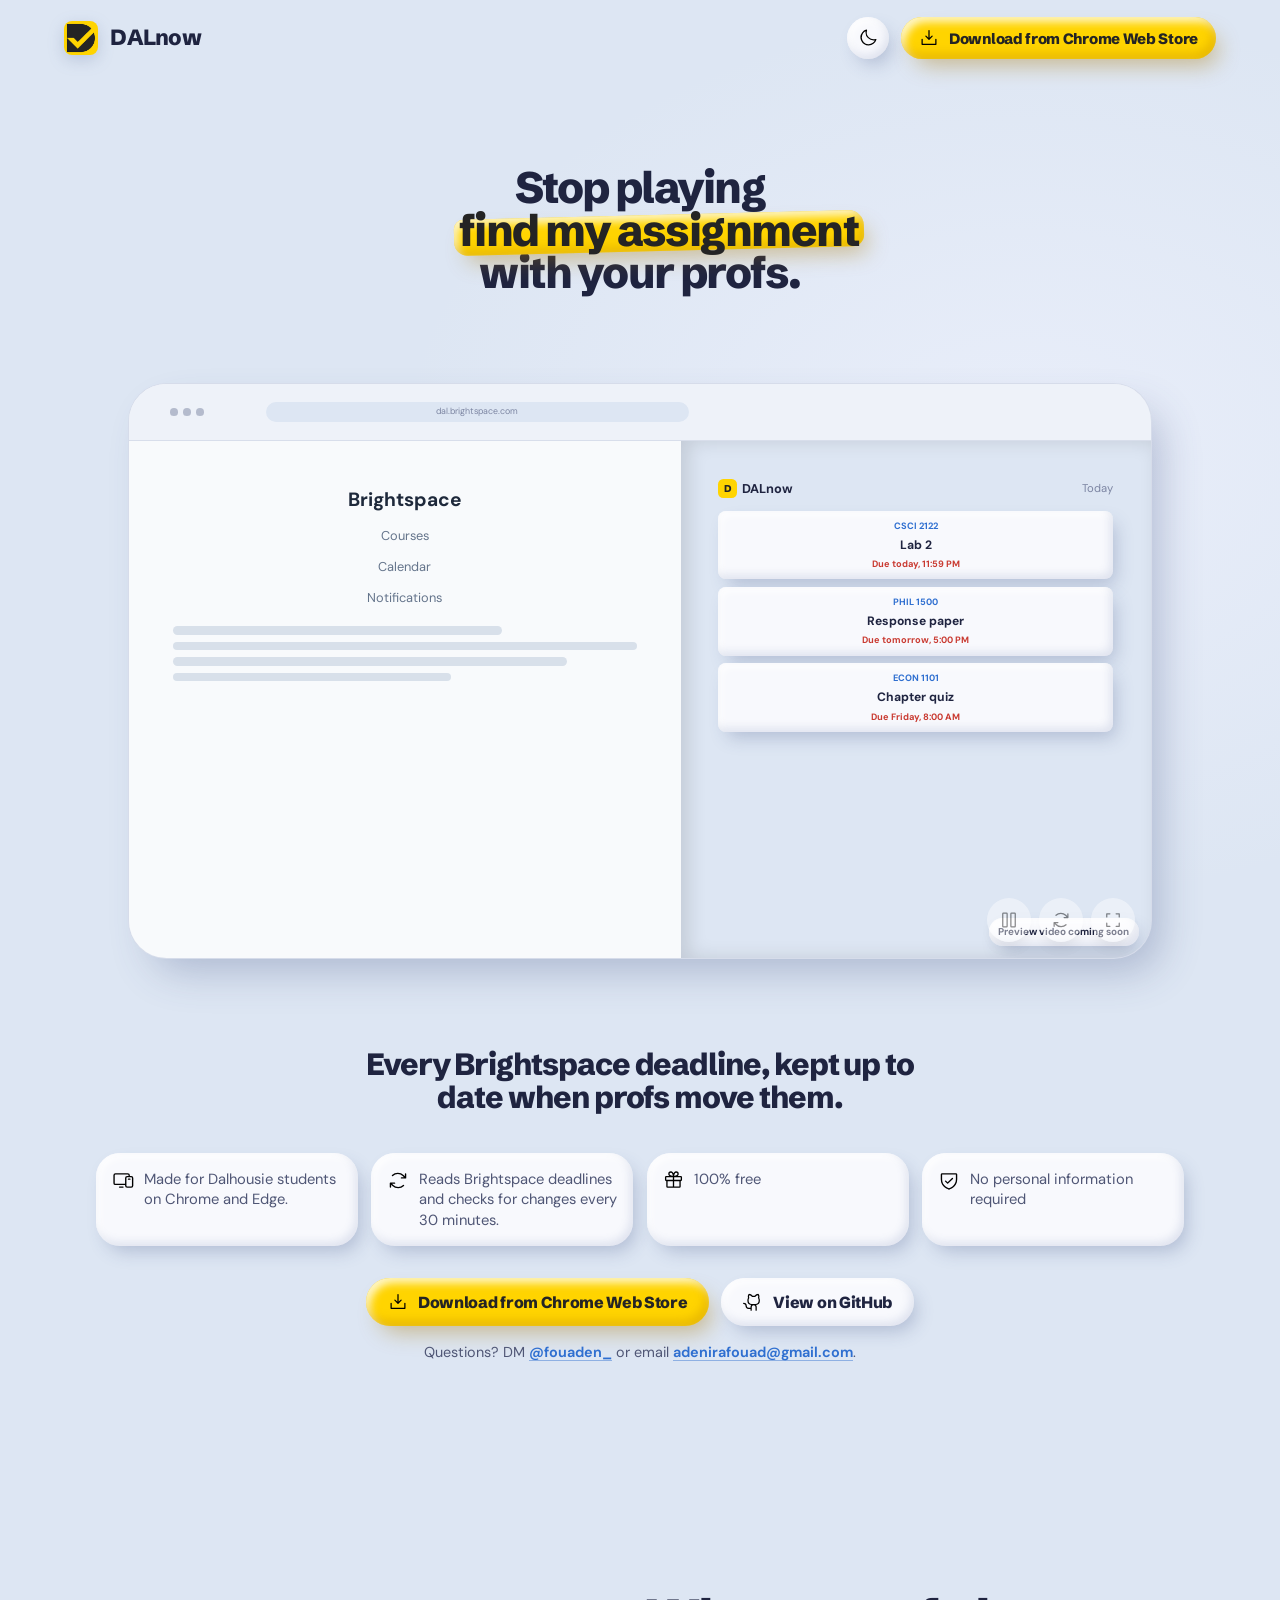
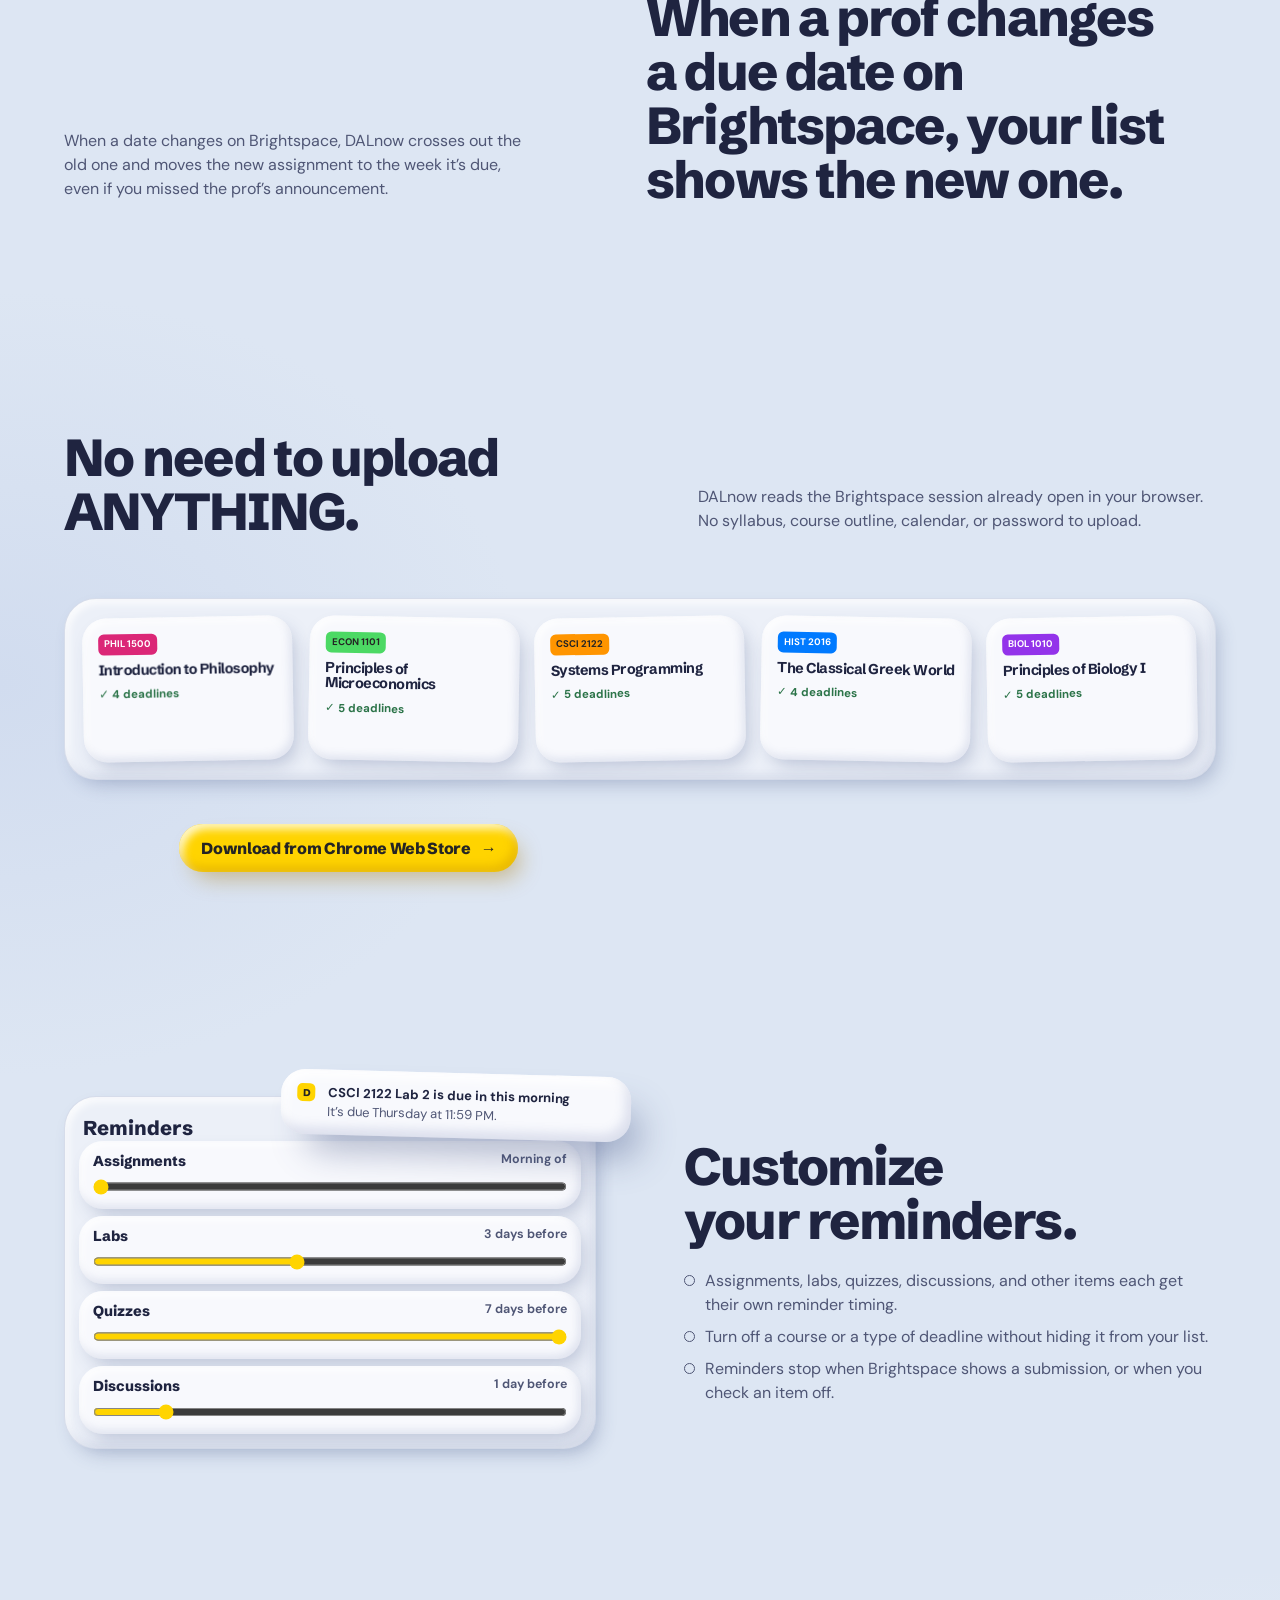
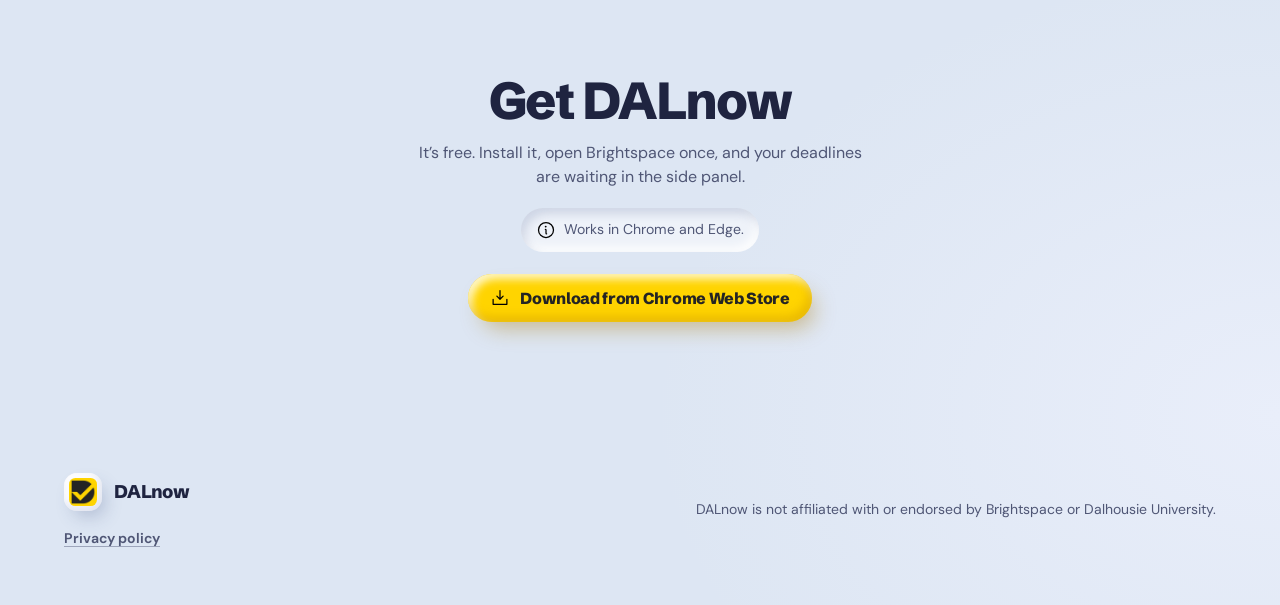
==== site/index.html @ 7ae24c16 "feat: center video-led site hero" ====
<!doctype html>
<html lang="en" data-theme="light">
  <head>
    <meta charset="UTF-8" />
    <meta name="viewport" content="width=device-width, initial-scale=1" />
    <meta
      name="description"
      content="DALnow keeps Dalhousie Brightspace deadlines together, even when professors move them."
    />
    <meta name="theme-color" content="#dde6f3" />
    <title>DALnow — Brightspace deadlines, kept up to date</title>
    <link rel="stylesheet" href="styles/tokens.css" />
    <link rel="stylesheet" href="styles/styles.css" />
    <link rel="stylesheet" href="styles/site.css" />
  </head>
  <body>
    <a class="skip-link" href="#main-content">Skip to content</a>
    <header class="site-header">
      <a class="site-brand" href="index.html" aria-label="DALnow home">
        <img class="site-brand-logo" src="assets/icon128.png" alt="" width="128" height="128" />
        <span>DALnow</span>
      </a>
      <div class="header-controls">
        <button
          class="theme-toggle"
          type="button"
          aria-pressed="false"
          aria-label="Switch to dark mode"
        >
          <img class="ph-icon moon-icon" src="assets/icons/moon.svg" alt="" width="24" height="24" />
          <img class="ph-icon sun-icon" src="assets/icons/sun.svg" alt="" width="24" height="24" />
        </button>
        <a
          class="button button-small store-link"
          href="https://chromewebstore.google.com/"
          data-placeholder-link
          ><img class="button-icon" src="assets/icons/download-simple.svg" alt="" width="20" height="20" /><span class="label-long">Download from Chrome Web Store</span><span class="label-short">Download</span></a>
      </div>
    </header>

    <main id="main-content">
      <section class="hero section-shell">
        <div class="hero-copy">
          <h1 class="hero-title hero-reveal">
            Stop playing <span>find my assignment</span> with your profs.
          </h1>
          <h2 class="hero-subheading hero-reveal">
            Every Brightspace deadline, kept up to date when profs move them.
          </h2>
          <ul class="hero-points hero-reveal" aria-label="DALnow highlights">
            <li class="hero-point-card"><img class="ph-icon" src="assets/icons/devices.svg" alt="" width="28" height="28" />Made for Dalhousie students on Chrome and Edge.</li>
            <li class="hero-point-card"><img class="ph-icon" src="assets/icons/arrows-clockwise.svg" alt="" width="28" height="28" />Reads Brightspace deadlines and checks for changes every 30 minutes.</li>
            <li class="hero-point-card"><img class="ph-icon" src="assets/icons/gift.svg" alt="" width="28" height="28" />100% free</li>
            <li class="hero-point-card"><img class="ph-icon" src="assets/icons/shield-check.svg" alt="" width="28" height="28" />No personal information required</li>
          </ul>
          <div class="hero-actions hero-reveal">
            <a
              class="button store-link"
              href="https://chromewebstore.google.com/"
              data-placeholder-link
              ><img class="button-icon" src="assets/icons/download-simple.svg" alt="" width="20" height="20" />Download from Chrome Web Store</a>
            <a class="button button-secondary" href="#" data-placeholder-link
              ><img class="button-icon" src="assets/icons/github-logo.svg" alt="" width="20" height="20" />View on GitHub</a>
          </div>
          <p class="contact-copy hero-reveal">
            Questions? DM
            <a href="https://www.instagram.com/fouaden_/">@fouaden_</a> or email
            <a href="mailto:adenirafouad@gmail.com"
              >adenirafouad@gmail.com</a
            >.
          </p>
        </div>

        <figure class="product-preview hero-video-frame hero-reveal" data-hero-video-stage>
          <!-- Add site/assets/dalnow-demo.mp4 to activate the autoplaying demo. -->
          <video class="hero-video" data-hero-video autoplay muted loop playsinline preload="metadata">
            <source src="assets/dalnow-demo.mp4" type="video/mp4" />
          </video>
          <div class="hero-video-fallback" aria-hidden="true">
          <div class="preview-topbar">
            <span></span><span></span><span></span><i>dal.brightspace.com</i>
          </div>
          <div class="preview-body">
            <div class="preview-platform">
              <strong>Brightspace</strong>
              <span>Courses</span><span>Calendar</span
              ><span>Notifications</span>
              <div class="platform-lines"><i></i><i></i><i></i><i></i></div>
            </div>
            <div class="preview-panel">
              <div class="preview-panel-heading">
                <span class="mini-mark">D</span><b>DALnow</b><em>Today</em>
              </div>
              <article>
                <small>CSCI 2122</small><b>Lab 2</b
                ><time>Due today, 11:59 PM</time>
              </article>
              <article>
                <small>PHIL 1500</small><b>Response paper</b
                ><time>Due tomorrow, 5:00 PM</time>
              </article>
              <article>
                <small>ECON 1101</small><b>Chapter quiz</b
                ><time>Due Friday, 8:00 AM</time>
              </article>
            </div>
          </div>
          <span class="preview-badge">Preview video coming soon</span>
          </div>
          <div class="video-controls" role="group" aria-label="Demo video controls">
            <button type="button" class="video-control" data-video-toggle aria-label="Pause demo video" title="Pause demo video" disabled>
              <img class="video-pause-icon" src="assets/icons/pause.svg" alt="" width="20" height="20" />
              <img class="video-play-icon" src="assets/icons/play.svg" alt="" width="20" height="20" />
            </button>
            <button type="button" class="video-control" data-video-replay aria-label="Replay demo video" title="Replay demo video" disabled><img src="assets/icons/arrows-clockwise.svg" alt="" width="20" height="20" /></button>
            <button type="button" class="video-control" data-video-fullscreen aria-label="View demo video fullscreen" title="View demo video fullscreen" disabled><img src="assets/icons/corners-out.svg" alt="" width="20" height="20" /></button>
          </div>
          <figcaption>DalNow preview video</figcaption>
        </figure>
      </section>

      <section
        class="section-shell story-block changed-dates"
        aria-labelledby="changes-heading"
      >
        <div class="story-intro">
          <p>
            When a date changes on Brightspace, DALnow crosses out the old one
            and moves the new assignment to the week it’s due, even if you
            missed the prof’s announcement.
          </p>
        </div>
        <h2 id="changes-heading">
          When a prof changes a due date on Brightspace, your list shows the new
          one.
        </h2>
      </section>

      <section class="section-shell upload-block">
        <div class="upload-heading">
          <h2>No need to upload ANYTHING.</h2>
        </div>
        <div class="upload-copy">
          <p>
            DALnow reads the Brightspace session already open in your browser.
            No syllabus, course outline, calendar, or password to upload.
          </p>
        </div>
        <div class="course-showcase clay-panel">
          <article class="course-card course-a">
            <small>PHIL 1500</small><b>Introduction to Philosophy</b
            ><span>✓ 4 deadlines</span>
          </article>
          <article class="course-card course-b">
            <small>ECON 1101</small><b>Principles of Microeconomics</b
            ><span>✓ 5 deadlines</span>
          </article>
          <article class="course-card course-c">
            <small>CSCI 2122</small><b>Systems Programming</b
            ><span>✓ 5 deadlines</span>
          </article>
          <article class="course-card course-d">
            <small>HIST 2016</small><b>The Classical Greek World</b
            ><span>✓ 4 deadlines</span>
          </article>
          <article class="course-card course-e">
            <small>BIOL 1010</small><b>Principles of Biology I</b
            ><span>✓ 5 deadlines</span>
          </article>
        </div>
        <div class="section-cta">
          <a
            class="button store-link"
            href="https://chromewebstore.google.com/"
            data-placeholder-link
            >Download from Chrome Web Store <span aria-hidden="true">→</span></a
          >
        </div>
      </section>

      <section class="section-shell reminders-block">
        <div
          class="reminder-demo clay-panel"
          aria-label="Interactive reminder timing example"
        >
          <div class="reminder-demo-title">
            <span>Reminders</span><small>Try the sliders</small>
          </div>
          <div class="notification-preview">
            <span class="mini-mark">D</span>
            <p>
              <b
                >CSCI 2122 Lab 2 is due in
                <output data-reminder-output>2 days</output></b
              ><span>It’s due Thursday at 11:59 PM.</span>
            </p>
          </div>
          <label class="reminder-control"
            >Assignments <span><output>Morning of (bro lock in 😭)</output></span
            ><input
              type="range"
              name="assignments-reminder"
              min="0"
              max="7"
              value="0"
              data-reminder-range
              aria-label="Assignments reminder timing"
          /></label>
          <label class="reminder-control"
            >Labs <span><output>3 days before</output></span
            ><input
              type="range"
              name="labs-reminder"
              min="0"
              max="7"
              value="3"
              data-reminder-range
              aria-label="Labs reminder timing"
          /></label>
          <label class="reminder-control"
            >Quizzes <span><output>7 days before</output></span
            ><input
              type="range"
              name="quizzes-reminder"
              min="0"
              max="7"
              value="7"
              data-reminder-range
              aria-label="Quizzes reminder timing"
          /></label>
          <label class="reminder-control"
            >Discussions <span><output>1 day before</output></span
            ><input
              type="range"
              name="discussions-reminder"
              min="0"
              max="7"
              value="1"
              data-reminder-range
              aria-label="Discussions reminder timing"
          /></label>
        </div>
        <div class="reminder-copy">
          <h2>Customize<br />your reminders.</h2>
          <ul class="feature-list">
            <li>
              Assignments, labs, quizzes, discussions, and other items each get
              their own reminder timing.
            </li>
            <li>
              Turn off a course or a type of deadline without hiding it from
              your list.
            </li>
            <li>
              Reminders stop when Brightspace shows a submission, or when you
              check an item off.
            </li>
          </ul>
        </div>
      </section>

      <section class="get-section section-shell">
        <h2>Get DALnow</h2>
        <p>
          It’s free. Install it, open Brightspace once, and your deadlines are
          waiting in the side panel.
        </p>
        <div class="compatibility-note">
          <img class="ph-icon" src="assets/icons/info.svg" alt="" width="24" height="24" />Works in Chrome and Edge.
        </div>
        <a
          class="button store-link"
          href="https://chromewebstore.google.com/"
          data-placeholder-link
          ><img class="button-icon" src="assets/icons/download-simple.svg" alt="" width="20" height="20" />Download from Chrome Web Store</a>
      </section>
    </main>

    <footer class="site-footer">
      <div>
        <a class="site-brand" href="index.html"
          ><span class="site-brand-mark"
            ><img
              src="assets/icon128.png"
              alt=""
              width="128"
              height="128" /></span
          ><span>DALnow</span></a
        ><a class="footer-link" href="privacy.html">Privacy policy</a>
      </div>
      <p>
        DALnow is not affiliated with or endorsed by Brightspace or Dalhousie
        University.
      </p>
    </footer>
    <p class="toast" role="status" aria-live="polite" hidden>
      That link will be ready when DALnow is published.
    </p>
    <script src="scripts/site.js"></script>
  </body>
</html>
---- site/styles/tokens.css ----
/* Dalnow's Token Design System */
/* DALnow's local font assets and visual source of truth. */

@font-face {
  font-family: "DM Sans";
  font-style: normal;
  font-weight: 400 700;
  font-display: swap;
  src: url("../assets/DM-Sans-latin-ext.woff2") format("woff2");
  unicode-range:
    U+0100-02BA, U+02BD-02C5, U+02C7-02CC, U+02CE-02D7, U+02DD-02FF, U+0304,
    U+0308, U+0329, U+1E00-1E9F, U+1EF2-1EFF;
}
@font-face {
  font-family: "DM Sans";
  font-style: normal;
  font-weight: 400 700;
  font-display: swap;
  src: url("../assets/DM-Sans-latin.woff2") format("woff2");
  unicode-range:
    U+0000-00FF, U+0131, U+0152-0153, U+02BB-02BC, U+02C6, U+02DA, U+02DC,
    U+0304, U+0308, U+0329, U+2000-206F, U+20AC, U+2122, U+2191, U+2193, U+2212,
    U+2215, U+FEFF, U+FFFD;
}
@font-face {
  font-family: "Schibsted Grotesk";
  font-style: normal;
  font-weight: 400 800;
  font-display: swap;
  src: url("../assets/Schibsted-Grotesk-latin-ext.woff2") format("woff2");
  unicode-range:
    U+0100-02BA, U+02BD-02C5, U+02C7-02CC, U+02CE-02D7, U+02DD-02FF, U+0304,
    U+0308, U+0329, U+1E00-1E9F, U+1EF2-1EFF;
}
@font-face {
  font-family: "Schibsted Grotesk";
  font-style: normal;
  font-weight: 400 800;
  font-display: swap;
  src: url("../assets/Schibsted-Grotesk-latin.woff2") format("woff2");
  unicode-range:
    U+0000-00FF, U+0131, U+0152-0153, U+02BB-02BC, U+02C6, U+02DA, U+02DC,
    U+0304, U+0308, U+0329, U+2000-206F, U+20AC, U+2122, U+2191, U+2193, U+2212,
    U+2215, U+FEFF, U+FFFD;
}

:root {
  color-scheme: light;
  --brand-black: #242424;
  --brand-white: #ffffff;
  --brand-gold: #ffd400;
  --course-1: #007aff;
  --course-2: #4cd964;
  --course-3: #ff9500;
  --course-4: #5956d6;
  --course-5: #db2777;
  --course-6: #b45309;
  --course-7: #0f766e;
  --course-8: #dc2626;
  --course-9: #475569;
  --course-10: #9333ea;
  --course-foreground: #ffffff;
  --ground: #dde6f3;
  --glow-a: #e9eefa;
  --glow-b: #d1dcef;
  --slab: #eef2f9;
  --tile: #f8f9fd;
  --tile-hover: #ffffff;
  --ink: #1f2440;
  --ink-muted: #4f5675;
  --ink-faint: #7c85a2;
  --rule: rgb(80 98 150 / 14%);
  --rule-strong: rgb(80 98 150 / 26%);
  --danger: #ff3b30;
  --danger-wash: #fbe3e0;
  --success: #2c7449;
  --focus: #1f2440;
  --link: #2f6fd0;
  --link-hover: #1d55ae;
  --warning: #c93a31;
  --clay:
    16px 20px 40px -8px rgb(62 78 128 / 30%),
    inset -6px -8px 14px rgb(98 116 168 / 20%),
    inset 6px 8px 14px rgb(255 255 255 / 95%);
  --clay-sm:
    6px 9px 18px -4px rgb(62 78 128 / 28%),
    inset -3px -4px 8px rgb(98 116 168 / 16%),
    inset 3px 4px 8px rgb(255 255 255 / 95%);
  --shadow-logo: 0 6px 14px -8px rgb(62 78 128 / 52%);
  --clay-lift:
    18px 24px 36px -10px rgb(62 78 128 / 42%),
    inset -5px -7px 12px rgb(98 116 168 / 20%), inset 5px 7px 12px #ffffff;
  --clay-gold:
    8px 12px 22px -6px rgb(170 120 0 / 42%),
    inset -4px -6px 10px rgb(196 140 0 / 35%),
    inset 4px 5px 9px rgb(255 250 215 / 95%);
  --clay-gold-pressed:
    2px 3px 8px -4px rgb(170 120 0 / 40%),
    inset 5px 7px 12px rgb(196 140 0 / 35%),
    inset -3px -3px 8px rgb(255 250 215 / 80%);
  --groove:
    inset 4px 6px 10px rgb(80 98 150 / 20%),
    inset -4px -5px 10px rgb(255 255 255 / 85%);
  --font-body: "DM Sans", "Segoe UI", sans-serif;
  --font-display: "Schibsted Grotesk", "Segoe UI", sans-serif;
  --font-size-xs: 0.75rem;
  --font-size-sm: 0.875rem;
  --font-size-base: 1rem;
  --font-size-lg: 1.125rem;
  --font-size-xl: 1.5rem;
  --font-regular: 400;
  --font-medium: 500;
  --font-semibold: 650;
  --font-bold: 800;
  --space-1: 0.25rem;
  --space-2: 0.5rem;
  --space-3: 0.75rem;
  --space-4: 1rem;
  --space-5: 1.25rem;
  --space-6: 1.5rem;
  --space-8: 2rem;
  --radius-sm: 0.75rem;
  --radius-chip: 0.35rem;
  --radius-md: 1.5rem;
  --radius-lg: 2rem;
  --radius-pill: 999px;
  --duration-fast: 140ms;
  --duration-base: 220ms;
  --motion-lift: -0.125rem;
  --ease-out: cubic-bezier(0.16, 1, 0.3, 1);
  --ease-squish: cubic-bezier(0.3, 1.6, 0.5, 1);
}

:root[data-theme="dark"] {
  color-scheme: dark;
  --ground: #1a1e2c;
  --glow-a: #232a3e;
  --glow-b: #161a26;
  --slab: #232839;
  --tile: #2b3146;
  --tile-hover: #313851;
  --ink: #eef0f8;
  --ink-muted: #b3b9cf;
  --ink-faint: #858da7;
  --rule: rgb(255 255 255 / 8%);
  --rule-strong: rgb(255 255 255 / 16%);
  --danger: #ff8a7a;
  --danger-wash: #3a2624;
  --success: #7ed39b;
  --focus: #ffd400;
  --link: #8ab8ff;
  --link-hover: #b3d1ff;
  --warning: #ff8a7a;
  --clay:
    16px 20px 40px -8px rgb(0 0 0 / 55%), inset -6px -8px 14px rgb(0 0 0 / 30%),
    inset 6px 8px 14px rgb(255 255 255 / 6%);
  --clay-sm:
    6px 9px 18px -4px rgb(0 0 0 / 50%), inset -3px -4px 8px rgb(0 0 0 / 28%),
    inset 3px 4px 8px rgb(255 255 255 / 7%);
  --clay-lift:
    18px 24px 36px -10px rgb(0 0 0 / 70%),
    inset -5px -7px 12px rgb(0 0 0 / 30%),
    inset 5px 7px 12px rgb(255 255 255 / 9%);
  --clay-gold:
    8px 12px 22px -6px rgb(0 0 0 / 55%),
    inset -4px -6px 10px rgb(196 140 0 / 40%),
    inset 4px 5px 9px rgb(255 250 215 / 80%);
  --clay-gold-pressed:
    2px 3px 8px -4px rgb(0 0 0 / 50%), inset 5px 7px 12px rgb(196 140 0 / 40%),
    inset -3px -3px 8px rgb(255 250 215 / 60%);
  --groove:
    inset 4px 6px 10px rgb(0 0 0 / 35%),
    inset -3px -4px 8px rgb(255 255 255 / 5%);
}
@media (prefers-color-scheme: dark) {
  :root:not([data-theme="light"]) {
    color-scheme: dark;
    --ground: #1a1e2c;
    --glow-a: #232a3e;
    --glow-b: #161a26;
    --slab: #232839;
    --tile: #2b3146;
    --tile-hover: #313851;
    --ink: #eef0f8;
    --ink-muted: #b3b9cf;
    --ink-faint: #858da7;
    --rule: rgb(255 255 255 / 8%);
    --rule-strong: rgb(255 255 255 / 16%);
    --danger: #ff8a7a;
    --danger-wash: #3a2624;
    --success: #7ed39b;
    --focus: #ffd400;
    --link: #8ab8ff;
    --link-hover: #b3d1ff;
    --warning: #ff8a7a;
    --clay:
      16px 20px 40px -8px rgb(0 0 0 / 55%),
      inset -6px -8px 14px rgb(0 0 0 / 30%),
      inset 6px 8px 14px rgb(255 255 255 / 6%);
    --clay-sm:
      6px 9px 18px -4px rgb(0 0 0 / 50%), inset -3px -4px 8px rgb(0 0 0 / 28%),
      inset 3px 4px 8px rgb(255 255 255 / 7%);
    --clay-lift:
      18px 24px 36px -10px rgb(0 0 0 / 70%),
      inset -5px -7px 12px rgb(0 0 0 / 30%),
      inset 5px 7px 12px rgb(255 255 255 / 9%);
    --clay-gold:
      8px 12px 22px -6px rgb(0 0 0 / 55%),
      inset -4px -6px 10px rgb(196 140 0 / 40%),
      inset 4px 5px 9px rgb(255 250 215 / 80%);
    --clay-gold-pressed:
      2px 3px 8px -4px rgb(0 0 0 / 50%),
      inset 5px 7px 12px rgb(196 140 0 / 40%),
      inset -3px -3px 8px rgb(255 250 215 / 60%);
    --groove:
      inset 4px 6px 10px rgb(0 0 0 / 35%),
      inset -3px -4px 8px rgb(255 255 255 / 5%);
  }
}
---- site/styles/styles.css ----
/* Side-panel components. All visual values come from strictly tokens.css. */

* {
  box-sizing: border-box;
}
html {
  background: var(--ground);
  scrollbar-color: var(--rule-strong) transparent;
  scrollbar-width: thin;
}
body {
  min-height: 100vh;
  margin: 0;
  background-color: var(--ground);
  background-image:
    radial-gradient(520px 420px at 90% 4%, var(--glow-a) 0%, transparent 72%),
    radial-gradient(460px 400px at 0% 42%, var(--glow-b) 0%, transparent 72%);
  background-attachment: fixed;
  color: var(--ink);
  font-family: var(--font-body);
  font-size: var(--font-size-base);
  font-weight: var(--font-regular);
  line-height: 1.45;
}
button,
input {
  color: inherit;
  font: inherit;
}
button {
  -webkit-tap-highlight-color: transparent;
}
[hidden] {
  display: none !important;
}
button:focus-visible,
input:focus-visible,
a:focus-visible {
  outline: 3px solid var(--focus);
  outline-offset: 3px;
}

.app-header {
  display: flex;
  align-items: center;
  gap: var(--space-3);
  min-height: 5.875rem;
  padding: var(--space-5) var(--space-4) var(--space-3);
}
.brand {
  display: flex;
  align-items: center;
  gap: var(--space-3);
  min-width: 0;
}
.brand-logo {
  display: grid;
  place-items: center;
  flex: 0 0 auto;
  width: 3rem;
  height: 3rem;
  border-radius: var(--radius-sm);
  background: var(--brand-gold);
  box-shadow: var(--shadow-logo);
}
.brand-icon {
  display: block;
  width: 2.1rem;
  height: 2.3rem;
  border-radius: var(--radius-chip);
  object-fit: contain;
}
.app-header h1 {
  margin: 0;
  color: var(--ink);
  font-family: var(--font-display);
  font-size: var(--font-size-xl);
  font-weight: var(--font-bold);
  letter-spacing: -0.045em;
}
.header-spacer {
  flex: 1;
}
.header-actions {
  display: flex;
  align-items: center;
  gap: var(--space-2);
  margin-left: auto;
}
.refresh-status {
  color: var(--ink-muted);
  font-size: var(--font-size-xs);
  font-weight: var(--font-medium);
}
.icon-button,
.back-button {
  display: inline-grid;
  place-items: center;
  flex: 0 0 auto;
  width: 2.75rem;
  height: 2.75rem;
  padding: 0;
  border: 0;
  border-radius: 50%;
  background: var(--tile);
  box-shadow: var(--clay-sm);
  color: var(--ink-muted);
  cursor: pointer;
  transition:
    transform var(--duration-fast) var(--ease-squish),
    box-shadow var(--duration-fast) var(--ease-out),
    color var(--duration-fast) var(--ease-out);
}
.icon-button:hover,
.back-button:hover {
  color: var(--ink);
  transform: translateY(var(--motion-lift));
}
.icon-button:active,
.back-button:active {
  box-shadow: var(--groove);
  transform: translateY(var(--space-1)) scale(0.96);
}
.icon-button svg,
.back-button svg {
  width: 1.25rem;
  height: 1.25rem;
}
.settings-icon {
  width: 1.25rem;
  height: 1.25rem;
  background: currentColor;
  mask: url("../icons/lucide-cog.svg") center / contain no-repeat;
  -webkit-mask: url("../icons/lucide-cog.svg") center / contain no-repeat;
}
.is-refreshing .refresh-icon {
  animation: spin 900ms linear infinite;
  transform-origin: center;
}
@keyframes spin {
  to {
    transform: rotate(360deg);
  }
}

.home-view,
.settings-view {
  padding: var(--space-3) var(--space-4) var(--space-8);
}
.status-line {
  min-height: 1.1rem;
  margin: 0 0 var(--space-2);
  color: var(--ink-muted);
  font-size: var(--font-size-xs);
}
.status-line:empty {
  display: none;
}
.summary-box {
  margin: 0 0 var(--space-6);
  padding: var(--space-5);
  border-radius: var(--radius-lg);
  background: var(--slab);
  box-shadow: var(--clay);
  color: var(--ink);
  font-family: var(--font-display);
  font-size: clamp(var(--font-size-lg), 4vw, var(--font-size-xl));
  font-weight: var(--font-bold);
  letter-spacing: -0.04em;
  line-height: 1.14;
}
.summary-box[hidden] {
  display: none;
}

.filters {
  display: flex;
  flex-wrap: wrap;
  gap: var(--space-3);
  margin: 0 0 var(--space-8);
}
.course-chip {
  display: inline-flex;
  align-items: center;
  gap: var(--space-2);
  min-height: 2.5rem;
  padding: 0 var(--space-4);
  border: 0;
  border-radius: var(--radius-pill);
  background: var(--tile);
  box-shadow: var(--clay-sm);
  color: var(--ink);
  cursor: pointer;
  font-family: var(--font-display);
  font-size: var(--font-size-sm);
  font-weight: var(--font-bold);
  letter-spacing: -0.02em;
  transition:
    transform var(--duration-fast) var(--ease-squish),
    box-shadow var(--duration-fast) var(--ease-out);
}
.filters .course-chip:not(.all-chip)::before {
  width: 0.75rem;
  height: 0.75rem;
  border-radius: 50%;
  background: var(--course-color);
  outline: 1px solid
    color-mix(in srgb, var(--course-color) 72%, var(--ink-muted));
  content: "";
}
.filters .course-chip:hover {
  transform: translateY(var(--motion-lift));
}
.filters .course-chip:active {
  box-shadow: var(--groove);
  transform: translateY(var(--space-1)) scale(0.98);
}
.filters .course-chip[aria-pressed="true"] {
  background: var(--brand-gold);
  box-shadow: var(--clay-gold);
}
.course-chip.all-chip {
  background: var(--tile);
}
.course-count {
  color: var(--ink-muted);
  font-variant-numeric: tabular-nums;
}
.filters .course-chip[aria-pressed="true"] .course-count {
  color: var(--ink);
}

.deadline-group {
  margin-top: var(--space-8);
}
.group-title,
.section-title {
  margin: 0 0 var(--space-4);
  color: var(--ink);
  font-family: var(--font-display);
  font-size: var(--font-size-lg);
  font-weight: var(--font-bold);
  letter-spacing: -0.035em;
  line-height: 1.2;
  text-decoration: none;
}
.group-label,
.section-title {
  text-decoration: underline var(--brand-gold);
  text-decoration-thickness: 0.375rem;
  text-underline-offset: var(--space-2);
  text-decoration-skip-ink: none;
}
.group-range {
  margin-left: var(--space-2);
  color: var(--ink-muted);
  font-family: var(--font-body);
  font-size: var(--font-size-sm);
  font-weight: var(--font-medium);
  letter-spacing: 0;
  text-decoration: none;
  text-transform: none;
}
.item {
  display: grid;
  grid-template-columns: 1.75rem minmax(0, 1fr) auto 2rem;
  align-items: center;
  gap: var(--space-4);
  margin-bottom: var(--space-4);
  padding: var(--space-5);
  border-radius: var(--radius-md);
  background: var(--tile);
  box-shadow: var(--clay-sm);
}
.item .check {
  appearance: none;
  display: grid;
  place-items: center;
  width: 1.5rem;
  height: 1.5rem;
  margin: 0;
  border: 0;
  border-radius: var(--radius-sm);
  background: var(--tile);
  box-shadow: var(--groove);
  cursor: pointer;
  transition:
    background-color var(--duration-fast) var(--ease-out),
    box-shadow var(--duration-base) var(--ease-out),
    transform var(--duration-fast) var(--ease-squish);
}
.item .check::after {
  width: 0.875rem;
  height: 0.875rem;
  background: var(--brand-black);
  content: "";
  mask: url("data:image/svg+xml,%3Csvg xmlns='http://www.w3.org/2000/svg' viewBox='0 0 20 20' fill='none' stroke='black' stroke-width='2.6' stroke-linecap='round' stroke-linejoin='round'%3E%3Cpath d='M4.6 10.4l3.4 3.2 7.4-7.4'/%3E%3C/svg%3E")
    center / contain no-repeat;
  transform: scale(0);
  transition: transform var(--duration-base) var(--ease-squish);
}
.item .check:hover {
  box-shadow: var(--clay-sm);
}
.item .check:checked {
  background: var(--brand-gold);
  box-shadow: var(--clay-gold);
}
.item .check:checked::after {
  transform: scale(1);
}
.item .check:active {
  transform: translateY(var(--space-1)) scale(0.94);
}
.item-content {
  min-width: 0;
  container-type: inline-size;
}
.item-topline {
  display: flex;
  align-items: center;
  gap: var(--space-2);
  min-width: 0;
  margin-bottom: var(--space-2);
}
.item-course {
  flex: 1 1 auto;
  min-width: 0;
  max-width: 100%;
  overflow: hidden;
  padding: var(--space-1) var(--space-2);
  border-radius: 0.25rem;
  background: var(--course-color);
  color: var(--course-foreground);
  font-family: var(--font-display);
  font-size: var(--font-size-xs);
  font-weight: var(--font-bold);
  line-height: 1.2;
  text-overflow: ellipsis;
  white-space: nowrap;
}
.item-type {
  display: inline-flex;
  align-items: center;
  flex: 0 0 auto;
  gap: var(--space-1);
  color: var(--ink-muted);
}
.item-type svg {
  width: 1rem;
  height: 1rem;
}
.item-type-label {
  font-size: var(--font-size-sm);
}
@container (max-width: 9rem) {
  .item-type-label {
    display: none;
  }
}
.item-title {
  color: var(--ink);
  font-family: var(--font-display);
  font-size: var(--font-size-lg);
  font-weight: var(--font-bold);
  letter-spacing: -0.025em;
  line-height: 1.2;
  text-decoration: none;
  overflow-wrap: anywhere;
}
.item-title:hover {
  color: var(--link-hover);
  text-decoration: none;
}
.item.checked .item-title {
  color: var(--ink-muted);
  text-decoration: line-through;
}
.item-due {
  max-width: 6rem;
  color: var(--warning);
  font-family: var(--font-display);
  font-size: var(--font-size-sm);
  font-weight: var(--font-bold);
  line-height: 1.25;
  text-align: right;
}
.remove-button {
  display: inline-grid;
  place-items: center;
  width: 2rem;
  height: 2rem;
  padding: 0;
  border: 0;
  border-radius: 50%;
  background: transparent;
  color: var(--ink-faint);
  cursor: pointer;
  transition:
    background-color var(--duration-fast) var(--ease-out),
    color var(--duration-fast) var(--ease-out),
    transform var(--duration-fast) var(--ease-squish);
}
.remove-button svg {
  width: 1rem;
  height: 1rem;
}
.remove-button:hover {
  background: var(--danger-wash);
  color: var(--danger);
}
.remove-button:active {
  transform: scale(0.9);
}
.item.undo {
  grid-template-columns: minmax(0, 1fr) auto;
}
.undo-label {
  color: var(--ink-muted);
  font-size: var(--font-size-sm);
}
.undo-button {
  min-height: 2.5rem;
  padding: 0 var(--space-4);
  border: 0;
  border-radius: var(--radius-pill);
  background: var(--tile);
  box-shadow: var(--clay-sm);
  color: var(--ink);
  cursor: pointer;
  font-family: var(--font-display);
  font-size: var(--font-size-sm);
  font-weight: var(--font-bold);
}
.empty {
  padding: var(--space-8) var(--space-5);
  color: var(--ink-muted);
  text-align: center;
}
.app-footer,
.settings-footer {
  margin-top: var(--space-8);
  color: var(--ink-faint);
  font-size: var(--font-size-xs);
  line-height: 1.55;
  text-align: center;
}
.settings-footer {
  padding-top: var(--space-5);
  border-top: 1px solid var(--rule);
}
.settings-footer p {
  margin: 0 0 var(--space-3);
}

.settings-section {
  margin-bottom: var(--space-8);
}
.settings-section + .settings-section {
  margin-top: var(--space-8);
}
.setting-card {
  margin-bottom: var(--space-4);
  padding: var(--space-5);
  border-radius: var(--radius-md);
  background: var(--tile);
  box-shadow: var(--clay-sm);
}
.reminders-list {
  overflow: hidden;
  border-radius: var(--radius-md);
  background: var(--tile);
  box-shadow: var(--clay-sm);
}
.reminders-list .setting-card {
  margin: 0;
  border-radius: 0;
  background: transparent;
  box-shadow: none;
}
.reminders-list .setting-card + .setting-card {
  border-top: 1px solid var(--rule);
}
.type-setting {
  display: grid;
  grid-template-columns: minmax(0, 1fr) auto;
  gap: var(--space-3) var(--space-4);
}
.type-setting-head {
  display: flex;
  align-items: center;
  gap: var(--space-2);
  min-width: 0;
  font-family: var(--font-display);
}
.type-setting-head svg {
  width: 1.25rem;
  height: 1.25rem;
  color: var(--ink-muted);
}
.type-setting-name {
  font-weight: var(--font-bold);
}
.lead-label {
  grid-column: 1 / -1;
  color: var(--ink-muted);
  font-size: var(--font-size-sm);
  font-weight: var(--font-semibold);
}
.lead-range {
  grid-column: 1 / -1;
  width: 100%;
  height: 1.75rem;
  margin: 0;
  appearance: none;
  background: transparent;
  cursor: pointer;
}
.lead-range::-webkit-slider-runnable-track {
  height: 0.875rem;
  border-radius: var(--radius-pill);
  background: var(--slab);
  box-shadow: var(--groove);
}
.lead-range::-webkit-slider-thumb {
  width: 1.625rem;
  height: 1.625rem;
  margin-top: calc(var(--space-3) * -1);
  appearance: none;
  border: 0;
  border-radius: 50%;
  background: var(--brand-gold);
  box-shadow: var(--clay-gold);
}
.lead-range:disabled {
  cursor: not-allowed;
  opacity: 0.45;
}
.toggle {
  display: inline-flex;
  align-items: center;
  min-height: 2rem;
  cursor: pointer;
}
.toggle.is-disabled {
  cursor: not-allowed;
  opacity: 0.45;
}
.toggle input {
  position: absolute;
  width: 1px;
  height: 1px;
  margin: 0;
  opacity: 0;
}
.toggle-track {
  position: relative;
  display: block;
  width: 3.25rem;
  height: 1.875rem;
  border-radius: var(--radius-pill);
  background: var(--tile);
  box-shadow: var(--groove);
  transition:
    background-color var(--duration-base) var(--ease-out),
    box-shadow var(--duration-base) var(--ease-out);
}
.toggle-track::after {
  position: absolute;
  top: var(--space-1);
  left: var(--space-1);
  width: 1.375rem;
  height: 1.375rem;
  border-radius: 50%;
  background: var(--tile);
  box-shadow: var(--clay-sm);
  content: "";
  transition: transform var(--duration-base) var(--ease-squish);
}
.toggle input:checked + .toggle-track {
  background: var(--brand-gold);
  box-shadow: var(--clay-gold-pressed);
}
.toggle input:checked + .toggle-track::after {
  transform: translateX(1.375rem);
}
.toggle input:focus-visible + .toggle-track {
  outline: 3px solid var(--focus);
  outline-offset: var(--space-1);
}
.course-setting {
  display: grid;
  grid-template-columns: minmax(0, 1fr);
  gap: var(--space-3);
}
.course-setting .course-chip {
  justify-self: start;
  max-width: 100%;
  overflow: hidden;
  background: var(--course-color);
  color: var(--course-foreground);
  cursor: default;
  text-overflow: ellipsis;
  white-space: nowrap;
  border-radius: var(--radius-chip);
  box-shadow: none;
}
.course-setting .course-count {
  color: inherit;
}
.course-name-label,
.course-control > span {
  color: var(--ink-muted);
  font-size: var(--font-size-sm);
  font-weight: var(--font-semibold);
}
.course-name-input {
  width: 100%;
  min-height: 2.75rem;
  padding: 0 var(--space-3);
  border: 0;
  border-radius: var(--radius-sm);
  background: var(--slab);
  box-shadow: var(--groove);
  color: var(--ink);
}
.course-name-input::placeholder {
  color: var(--ink-faint);
}
.course-controls {
  display: grid;
  grid-template-columns: repeat(auto-fit, minmax(min(100%, 8rem), 1fr));
  gap: var(--space-3);
}
.course-control {
  display: flex;
  align-items: center;
  justify-content: space-between;
  gap: var(--space-2);
  min-width: 0;
}
.course-control > span {
  overflow: hidden;
  text-overflow: ellipsis;
  white-space: nowrap;
}

.lead-scale {
  display: flex;
  justify-content: space-between;
  gap: var(--space-1);
  margin-top: calc(var(--space-1) * -1);
  color: var(--ink-faint);
  font-size: var(--font-size-xs);
  font-weight: var(--font-semibold);
  direction: ltr;
}
.lead-scale span:last-child {
  max-width: 3.5rem;
  color: var(--ink-muted);
  text-align: right;
  line-height: 1.1;
}
.notification-section > p {
  color: var(--ink-muted);
  font-size: var(--font-size-sm);
  line-height: 1.5;
}
.inline-link {
  padding: 0;
  border: 0;
  background: transparent;
  color: var(--ink);
  cursor: pointer;
  font: inherit;
  font-weight: var(--font-semibold);
  text-decoration: underline;
  text-decoration-thickness: 0.1em;
  text-underline-offset: 0.15em;
}
.support-tip {
  margin-top: var(--space-4);
  padding: var(--space-4);
  border-radius: var(--radius-md);
  background: var(--tile);
  box-shadow: var(--clay-sm);
  color: var(--ink-muted);
  font-size: var(--font-size-sm);
}
.support-tip h3 {
  margin: 0 0 var(--space-2);
  color: var(--ink);
  font-family: var(--font-display);
  font-size: var(--font-size-base);
}
.support-tip ol {
  margin: 0;
  padding-left: var(--space-5);
}
.support-tip li + li {
  margin-top: var(--space-2);
}
.report-bug-button,
.primary-action,
.secondary-action {
  display: inline-flex;
  align-items: center;
  justify-content: center;
  min-height: 2.5rem;
  padding: 0 var(--space-4);
  border: 0;
  border-radius: var(--radius-pill);
  background: var(--tile);
  box-shadow: var(--clay-sm);
  color: var(--ink);
  cursor: pointer;
  font-family: var(--font-display);
  font-size: var(--font-size-sm);
  font-weight: var(--font-bold);
  text-decoration: none;
  transition:
    transform var(--duration-fast) var(--ease-out),
    box-shadow var(--duration-fast) var(--ease-out);
}
.report-bug-button:hover,
.primary-action:hover,
.secondary-action:hover,
.appearance-option:hover,
.undo-button:hover,
.delete-data-button:hover {
  transform: translateY(var(--motion-lift));
}
.primary-action {
  background: var(--brand-gold);
  box-shadow: var(--clay-gold);
}
.sign-in-card {
  padding: var(--space-6);
  border-radius: var(--radius-lg);
  background: var(--tile);
  box-shadow: var(--clay);
}
.sign-in-card h2 {
  margin: 0 0 var(--space-3);
  font-family: var(--font-display);
  font-size: var(--font-size-lg);
}
.sign-in-card p {
  margin: 0;
  color: var(--ink-muted);
  font-size: var(--font-size-sm);
  line-height: 1.55;
}
.sign-in-actions {
  display: flex;
  flex-wrap: wrap;
  gap: var(--space-3);
  margin-top: var(--space-5);
}
.appearance-control {
  display: flex;
  gap: var(--space-1);
  padding: var(--space-1);
  border-radius: var(--radius-pill);
  background: var(--slab);
  box-shadow: var(--groove);
}
.appearance-option {
  flex: 1;
  min-height: 2.5rem;
  padding: 0 var(--space-2);
  border: 0;
  border-radius: var(--radius-pill);
  background: transparent;
  color: var(--ink-muted);
  cursor: pointer;
  font-family: var(--font-display);
  font-size: var(--font-size-sm);
  font-weight: var(--font-bold);
  transition:
    background-color var(--duration-fast) var(--ease-out),
    box-shadow var(--duration-fast) var(--ease-out),
    color var(--duration-fast) var(--ease-out);
}
.appearance-option[aria-pressed="true"] {
  background: var(--tile);
  box-shadow: var(--clay-sm);
  color: var(--ink);
}
.data-section {
  padding-top: var(--space-6);
  border-top: 1px solid var(--rule);
}
.delete-data-button {
  width: 100%;
  min-height: 3rem;
  margin: var(--space-4) 0 var(--space-3);
  padding: 0 var(--space-5);
  border: 0;
  border-radius: var(--radius-pill);
  background: var(--danger);
  box-shadow: var(--clay-sm);
  color: var(--tile);
  cursor: pointer;
  font-family: var(--font-display);
  font-weight: var(--font-bold);
  transition:
    transform var(--duration-fast) var(--ease-squish),
    box-shadow var(--duration-fast) var(--ease-out);
}
.delete-data-button:active {
  box-shadow: var(--groove);
  transform: translateY(var(--space-1)) scale(0.98);
}
.delete-data-button:disabled {
  cursor: wait;
  opacity: 0.6;
}
.data-copy,
.data-status {
  color: var(--ink-muted);
  font-size: var(--font-size-sm);
  line-height: 1.5;
}
.data-copy {
  margin: 0 0 var(--space-3);
}
.data-status {
  min-height: 1.5rem;
}

@media (max-width: 21.25rem) {
  .app-header {
    padding-inline: var(--space-3);
  }
  .home-view,
  .settings-view {
    padding-inline: var(--space-3);
  }
  .item {
    grid-template-columns: 1.5rem minmax(0, 1fr) 1.75rem;
    gap: var(--space-3);
    padding: var(--space-4);
  }
  .item-due {
    grid-column: 2;
    max-width: none;
    text-align: left;
  }
  .remove-button {
    grid-column: 3;
    grid-row: 1;
  }
  .item-topline {
    flex-wrap: wrap;
  }
  .item-type-label {
    font-size: var(--font-size-xs);
  }
}
@media (prefers-reduced-motion: reduce) {
  *,
  *::before,
  *::after {
    animation-duration: 1ms !important;
    animation-iteration-count: 1 !important;
    scroll-behavior: auto !important;
    transition-duration: 1ms !important;
  }
}
---- site/styles/site.css ----
/* DalNow marketing pages, using the extension token system and site-inspo.css direction. */

:root {
  --site-soft: var(--ink-muted);
  --site-faint: var(--ink-faint);
  --site-panel: color-mix(in srgb, var(--slab) 86%, var(--ground));
  --site-line: var(--rule);
  --site-gutter: 1.5rem;
}

*,
*::before,
*::after { box-sizing: border-box; }

html { -webkit-text-size-adjust: 100%; scroll-behavior: smooth; }
body {
  min-width: 20rem;
  margin: 0;
  overflow-x: hidden;
  background:
    radial-gradient(56rem 40rem at 80% 12%, var(--glow-a) 0%, transparent 70%),
    radial-gradient(47rem 35rem at 0% 60%, var(--glow-b) 0%, transparent 70%),
    radial-gradient(56rem 40rem at 100% 95%, var(--glow-a) 0%, transparent 70%),
    var(--ground);
  color: var(--ink);
  font-family: var(--font-body);
  font-size: 1.0625rem;
  font-synthesis: none;
  font-weight: var(--font-regular);
  line-height: 1.55;
  -webkit-font-smoothing: antialiased;
  -moz-osx-font-smoothing: grayscale;
}

::selection { background: var(--brand-gold); color: var(--brand-black); }
a { color: inherit; text-underline-offset: 0.18em; }
button, input { font: inherit; }
p { margin: 0; }
:focus { outline: none; }
:focus-visible { outline: 3px solid var(--focus); outline-offset: 4px; border-radius: 0.625rem; }
[hidden] { display: none !important; }

.skip-link {
  position: fixed;
  z-index: 30;
  inset-block-start: 0.75rem;
  inset-inline-start: 0.75rem;
  transform: translateY(-180%);
  padding: 0.7rem 0.9rem;
  border-radius: var(--radius-sm);
  background: var(--brand-gold);
  color: var(--brand-black);
  font-weight: var(--font-bold);
  text-decoration: none;
  transition: transform var(--duration-fast) var(--ease-out);
}
.skip-link:focus { transform: translateY(0); }

.site-header,
.section-shell,
.site-footer {
  width: min(100% - (var(--site-gutter) * 2), 75rem);
  margin-inline: auto;
}
.site-header {
  display: flex;
  align-items: center;
  justify-content: space-between;
  gap: 0.75rem;
  padding-block: 1.25rem 0.5rem;
}
.site-brand {
  display: inline-flex;
  min-height: 2.75rem;
  align-items: center;
  gap: 0.75rem;
  color: var(--ink);
  font-family: var(--font-display);
  font-size: 1.375rem;
  font-weight: var(--font-bold);
  letter-spacing: -0.035em;
  line-height: 1;
  text-decoration: none;
}
.site-brand-mark {
  display: grid;
  width: 2.5rem;
  height: 2.5rem;
  place-items: center;
  overflow: hidden;
  border-radius: 0.8125rem;
  background: var(--tile);
  box-shadow: var(--clay-sm);
}
.site-brand-mark img { display: block; width: 1.8rem; height: 1.8rem; border-radius: 0.4rem; }
.header-controls { display: flex; align-items: center; gap: 0.75rem; }
.header-link {
  display: inline-flex;
  min-height: 2.625rem;
  align-items: center;
  color: var(--site-soft);
  font-size: 0.9375rem;
  font-weight: var(--font-semibold);
  text-decoration: none;
}
.header-link:hover { color: var(--ink); }
.theme-toggle {
  display: grid;
  width: 2.625rem;
  height: 2.625rem;
  place-items: center;
  padding: 0;
  border: 0;
  border-radius: 50%;
  background: var(--tile);
  box-shadow: var(--clay-sm);
  color: var(--ink);
  cursor: pointer;
  touch-action: manipulation;
  -webkit-tap-highlight-color: transparent;
  transition: transform 180ms var(--ease-squish), box-shadow 180ms ease;
}
.theme-toggle svg { width: 1rem; height: 1rem; }
.theme-toggle .sun-icon { display: none; }
:root[data-theme="dark"] .theme-toggle .moon-icon { display: none; }
:root[data-theme="dark"] .theme-toggle .sun-icon { display: block; }
.theme-toggle:active { transform: scale(0.94); box-shadow: var(--groove); }

.button {
  display: inline-flex;
  min-height: 3rem;
  align-items: center;
  justify-content: center;
  gap: 0.625rem;
  padding-inline: 1.375rem;
  border: 0;
  border-radius: var(--radius-pill);
  background: var(--brand-gold);
  box-shadow: var(--clay-gold);
  color: var(--brand-black);
  font-family: var(--font-display);
  font-size: 1rem;
  font-weight: var(--font-bold);
  letter-spacing: -0.02em;
  line-height: 1;
  text-align: center;
  text-decoration: none;
  touch-action: manipulation;
  -webkit-tap-highlight-color: transparent;
  transition: transform 180ms var(--ease-out), box-shadow 180ms ease, background-color 180ms ease;
}
.button:hover { transform: translateY(-0.125rem); }
.button:active { transform: translateY(0.06rem) scale(0.98); box-shadow: var(--clay-gold-pressed); }
.button-small { min-height: 2.625rem; padding-inline: 1.125rem; font-size: 0.9375rem; }
.button-secondary { background: var(--tile); box-shadow: var(--clay-sm); color: var(--ink); }
.button-secondary:active { box-shadow: var(--groove); }

.hero {
  display: grid;
  grid-template-columns: minmax(0, 1fr);
  gap: 2.5rem;
  padding-block: 1.5rem 4.5rem;
}
.eyebrow {
  margin-block-end: 0.75rem;
  color: var(--site-faint);
  font-size: 0.75rem;
  font-weight: var(--font-bold);
  letter-spacing: 0.055em;
  text-transform: uppercase;
}
h1, h2 {
  margin: 0;
  color: var(--ink);
  font-family: var(--font-display);
  font-weight: var(--font-bold);
  letter-spacing: -0.035em;
  text-wrap: balance;
}
h1 {
  max-width: 15ch;
  font-size: clamp(2.125rem, 1.5rem + 2.6vw, 3.25rem);
  line-height: 1;
}
h1 span {
  position: relative;
  z-index: 0;
  display: inline-block;
  padding-inline: 0.02em;
  color: var(--brand-black);
  white-space: nowrap;
}
h1 span::before {
  position: absolute;
  z-index: -1;
  inset: 0.14em -0.1em 0;
  border-radius: 0.22em 0.34em 0.26em 0.3em;
  background: var(--brand-gold);
  box-shadow: var(--clay-gold);
  content: "";
  transform: rotate(-1.4deg);
}
.hero-subheading {
  max-width: 36ch;
  margin-block: 0.875rem 0;
  color: var(--site-soft);
  font-size: clamp(1.0625rem, 1rem + 0.25vw, 1.1875rem);
  font-weight: var(--font-semibold);
  line-height: 1.5;
  text-wrap: pretty;
}
.hero-points, .feature-list {
  display: grid;
  gap: 0.5rem;
  padding: 0;
  color: var(--site-soft);
  list-style: none;
}
.hero-points { margin: 1rem 0 0; max-width: 49ch; font-size: 0.95rem; line-height: 1.45; }
.hero-points li, .feature-list li { display: flex; align-items: flex-start; gap: 0.625rem; }
.hero-points svg {
  width: 1.15em;
  height: 1.15em;
  flex: none;
  margin-block-start: 0.16em;
  fill: none;
  stroke: currentColor;
  stroke-linecap: round;
  stroke-linejoin: round;
  stroke-width: 1.9;
}
.hero-actions { display: inline-grid; gap: 0.75rem; margin-block-start: 1.375rem; }
.contact-copy { max-width: 48ch; margin-block-start: 1rem; color: var(--site-soft); font-size: 0.9rem; line-height: 1.45; }
.contact-copy a, .footer-link, .legal a {
  color: var(--link);
  font-weight: var(--font-semibold);
  text-decoration-color: color-mix(in srgb, currentColor 45%, transparent);
  text-decoration-thickness: from-font;
  text-underline-offset: 0.18em;
}

.product-preview {
  position: relative;
  width: 100%;
  max-width: 30rem;
  justify-self: center;
  aspect-ratio: 1.32;
  overflow: hidden;
  border: 1px solid var(--site-line);
  border-radius: var(--radius-lg);
  background: var(--site-panel);
  box-shadow: var(--clay);
}
.preview-topbar { display: flex; align-items: center; gap: 0.34rem; height: 11%; padding-inline: 4%; border-bottom: 1px solid var(--site-line); background: var(--slab); }
.preview-topbar span { width: 0.48rem; height: 0.48rem; border-radius: 50%; background: var(--site-faint); opacity: 0.5; }
.preview-topbar i { display: block; width: 45%; margin-inline-start: 6%; padding: 0.2rem 0.5rem; border-radius: var(--radius-pill); background: var(--ground); color: var(--site-faint); font-size: 0.55rem; font-style: normal; text-align: center; }
.preview-body { display: grid; grid-template-columns: 1.08fr 0.92fr; height: 89%; }
.preview-platform { display: grid; align-content: start; gap: 0.7rem; padding: 8%; background: #f8fafc; color: #64748b; font-size: 0.64rem; }
.preview-platform strong { color: #1e293b; font-size: 0.95rem; }.platform-lines { display: grid; gap: 0.45rem; margin-block-start: 0.45rem; }.platform-lines i { display: block; height: 0.52rem; border-radius: var(--radius-pill); background: #d8e0ea; }.platform-lines i:nth-child(1) { width: 71%; }.platform-lines i:nth-child(3) { width: 85%; }.platform-lines i:nth-child(4) { width: 60%; }
.preview-panel { display: grid; align-content: start; gap: 0.48rem; padding: 8%; background: var(--ground); box-shadow: inset 0.45rem 0 1.2rem rgb(0 0 0 / 12%); }.preview-panel-heading { display: flex; align-items: center; gap: 0.32rem; margin-block-end: 0.3rem; color: var(--ink); font-size: 0.65rem; }.preview-panel-heading em { margin-inline-start: auto; color: var(--site-faint); font-size: 0.88em; font-style: normal; }.mini-mark { display: inline-grid; width: 1.15rem; height: 1.15rem; flex: none; place-items: center; border-radius: 0.33rem; background: var(--brand-gold); color: var(--brand-black); font-family: var(--font-display); font-size: 0.62rem; font-weight: var(--font-bold); }.preview-panel article { display: grid; gap: 0.16rem; padding: 0.5rem; border-radius: 0.5rem; background: var(--tile); box-shadow: var(--clay-sm); color: var(--ink); }.preview-panel article small { color: var(--link); font-size: 0.46rem; font-weight: var(--font-bold); }.preview-panel article b { font-size: 0.6rem; }.preview-panel article time { color: var(--warning); font-size: 0.46rem; font-weight: var(--font-bold); }.preview-badge { position: absolute; inset-inline-end: 0.75rem; inset-block-end: 0.75rem; display: inline-flex; align-items: center; gap: 0.3rem; padding: 0.4rem 0.6rem; border-radius: var(--radius-pill); background: var(--tile); box-shadow: var(--clay-sm); color: var(--ink); font-size: 0.62rem; font-weight: var(--font-bold); }.preview-badge svg { width: 0.7rem; height: 0.7rem; fill: none; stroke: currentColor; stroke-width: 2; }

.story-block, .upload-block, .reminders-block { padding-block: 4rem; }
.story-block { display: grid; gap: 2rem; }.story-intro { max-width: 42ch; color: var(--site-soft); font-size: 1rem; line-height: 1.5; text-wrap: pretty; }.story-block h2, .upload-heading h2, .reminder-copy h2, .get-section h2 { font-size: clamp(2rem, 1.3rem + 2.6vw, 3.25rem); line-height: 1.04; }.story-block h2 { max-width: 19ch; }
.upload-block { display: grid; gap: 1.25rem 3rem; }.upload-heading h2 { max-width: 14ch; }.upload-copy { max-width: 47ch; color: var(--site-soft); font-size: 1rem; line-height: 1.5; text-wrap: pretty; }.course-showcase { display: grid; grid-template-columns: repeat(2, minmax(0, 1fr)); gap: 0.7rem; margin-block-start: 1.4rem; padding: 0.85rem; border: 1px solid var(--site-line); border-radius: var(--radius-lg); background: var(--site-panel); box-shadow: var(--clay-sm); }.course-card { display: grid; align-content: start; gap: 0.5rem; min-height: 7.6rem; padding: 0.85rem; border-radius: var(--radius-md); background: var(--tile); box-shadow: var(--clay-sm); color: var(--ink); }.course-card small { width: max-content; max-width: 100%; overflow: hidden; padding: 0.18rem 0.36rem; border-radius: var(--radius-chip); color: var(--course-foreground); font-size: 0.6rem; font-weight: var(--font-bold); text-overflow: ellipsis; white-space: nowrap; }.course-card b { font-family: var(--font-display); font-size: 0.9rem; letter-spacing: -0.035em; line-height: 1.1; text-wrap: balance; }.course-card span { align-self: end; color: var(--success); font-size: 0.72rem; font-weight: var(--font-bold); }.course-a small { background: var(--course-5); }.course-b small { background: var(--course-2); color: var(--brand-black); }.course-c small { background: var(--course-3); color: var(--brand-black); }.course-d small { background: var(--course-1); }.course-e small { background: var(--course-10); }.section-cta { justify-self: center; margin-block-start: 1.5rem; }

.reminders-block { display: grid; gap: 3rem; }.reminder-demo { position: relative; max-width: 33.75rem; padding: 2.75rem 0.875rem 0.875rem; border: 1px solid var(--site-line); border-radius: var(--radius-lg); background: var(--site-panel); box-shadow: var(--clay-sm); }.reminder-demo-title { position: absolute; inset-block-start: 0.95rem; inset-inline-start: 1.15rem; color: var(--ink); font-family: var(--font-display); font-size: 1.25rem; font-weight: var(--font-bold); }.reminder-demo-title small { display: none; }.notification-preview { position: absolute; z-index: 1; inset-block-start: -1.5rem; inset-inline-start: 0.875rem; display: flex; width: min(21.875rem, 84%); gap: 0.75rem; padding: 0.875rem 1rem; border-radius: var(--radius-md); background: var(--tile); box-shadow: var(--clay-lift); color: var(--ink); rotate: 1.5deg; }.notification-preview p { display: grid; gap: 0.12rem; font-size: 0.8125rem; line-height: 1.35; }.notification-preview p span { color: var(--site-soft); }.reminder-control { display: grid; grid-template-columns: minmax(0, 1fr) auto; gap: 0.2rem 0.75rem; padding: 0.6rem 0.875rem 0.7rem; border-radius: var(--radius-md); background: var(--tile); box-shadow: var(--clay-sm); color: var(--ink); font-family: var(--font-display); font-size: 0.9rem; font-weight: var(--font-bold); }.reminder-control + .reminder-control { margin-block-start: 0.45rem; }.reminder-control span { color: var(--site-soft); font-family: var(--font-body); font-size: 0.78rem; font-weight: var(--font-semibold); }.reminder-control output, [data-reminder-output] { font-variant-numeric: tabular-nums; }.reminder-control input { grid-column: 1 / -1; width: 100%; min-height: 1.35rem; margin: 0; accent-color: var(--brand-gold); cursor: pointer; }.reminder-copy h2 { max-width: 12ch; }.feature-list { max-width: 50ch; margin-block: 1.375rem 0; color: var(--site-soft); font-size: 1rem; line-height: 1.5; text-wrap: pretty; }.feature-list li::before { width: 0.68rem; height: 0.68rem; flex: none; margin-block-start: 0.35rem; border: 1.5px solid var(--site-soft); border-radius: 50%; content: ""; }

.get-section { display: grid; justify-items: center; max-width: 42rem; padding-block: 4rem 5rem; text-align: center; }.get-section h2 { margin-block-end: 0.9rem; }.get-section > p:not(.eyebrow) { max-width: 41ch; margin-block-end: 1.2rem; color: var(--site-soft); font-size: 1rem; line-height: 1.5; text-wrap: pretty; }.compatibility-note { display: inline-flex; align-items: flex-start; gap: 0.55rem; max-width: 31rem; margin-block-end: 1.35rem; padding: 0.75rem 0.9rem; border-radius: var(--radius-md); background: var(--slab); box-shadow: var(--groove); color: var(--site-soft); font-size: 0.88rem; line-height: 1.4; text-align: start; }.compatibility-note svg { width: 1rem; height: 1rem; flex: none; margin-block-start: 0.12rem; fill: none; stroke: currentColor; stroke-width: 1.8; stroke-linecap: round; }

.site-footer { display: grid; gap: 0.9rem; padding-block: 2.25rem 3.5rem; color: var(--site-soft); font-size: 0.875rem; line-height: 1.5; }.site-footer > div { display: grid; gap: 0.875rem; }.site-footer .site-brand { font-size: 1.15rem; }.site-footer .site-brand-mark { width: 2.375rem; height: 2.375rem; }.site-footer .site-brand-mark img { width: 1.7rem; height: 1.7rem; }.site-footer p { max-width: 64ch; }.footer-link { justify-self: start; color: var(--site-soft); }.footer-link:hover { color: var(--ink); }.toast { position: fixed; z-index: 10; inset-inline-end: 1rem; inset-block-end: 1rem; max-width: 23rem; margin: 0; padding: 0.9rem 1rem; border-radius: var(--radius-md); background: var(--tile); box-shadow: var(--clay-lift); color: var(--ink); font-size: 0.9rem; font-weight: var(--font-bold); }

.legal { max-width: 45rem; padding-block: 2.5rem 4.5rem; }.legal h1 { max-width: none; font-size: clamp(2.25rem, 1.6rem + 2.4vw, 3.25rem); line-height: 1.04; }.legal-date { margin-block-start: 0.6rem; color: var(--site-faint); font-size: 0.95rem; }.legal h2 { margin-block-start: 2.5rem; font-size: 1.4rem; line-height: 1.2; }.legal p { max-width: 68ch; margin-block-start: 0.75rem; color: var(--site-soft); font-size: 1rem; line-height: 1.6; overflow-wrap: break-word; }.legal .legal-date { color: var(--site-faint); }.legal .legal-date + p { margin-block-start: 1.75rem; }.legal strong { color: var(--ink); font-weight: var(--font-bold); }.legal-note { margin-block-start: 2.5rem !important; font-size: 0.9rem !important; }

@media (hover: hover) { .theme-toggle:hover { transform: translateY(-0.125rem) rotate(-8deg); }.button-secondary:hover { background: var(--tile-hover); } }
@media (min-width: 40rem) { :root { --site-gutter: 2rem; }.course-showcase { grid-template-columns: repeat(3, minmax(0, 1fr)); } }
@media (min-width: 60rem) {
  :root { --site-gutter: 3rem; }
  .site-header { padding-block: 1rem 0.25rem; }
  .hero { grid-template-columns: minmax(0, 1fr) minmax(0, 1.22fr); align-items: center; column-gap: 3.5rem; padding-block: 0.75rem 4rem; }
  .hero h1 { font-size: clamp(2.125rem, 1.25rem + 1.9vw, 2.75rem); }.hero-subheading { margin-block-start: 0.75rem; }.hero-points { margin-block-start: 0.75rem; }.hero-actions { gap: 0.625rem; margin-block-start: 1.125rem; }.contact-copy { margin-block-start: 0.75rem; }.product-preview { justify-self: end; rotate: 1.2deg; }
  .story-block { grid-template-columns: minmax(0, 1fr) minmax(0, 1.1fr); align-items: end; column-gap: 4rem; padding-block: 7rem; }.story-block h2 { grid-column: 2; grid-row: 1; }.story-intro { grid-column: 1; grid-row: 1; padding-block-end: 0.35rem; }
  .upload-block { grid-template-columns: minmax(0, 1.1fr) minmax(0, 1fr); align-items: end; column-gap: 4rem; padding-block: 7rem; }.upload-copy { padding-block-end: 0.35rem; }.course-showcase { grid-column: 1 / -1; grid-template-columns: repeat(5, minmax(0, 1fr)); gap: 1rem; margin-block-start: 2.5rem; padding: 1.1rem; }.course-card { min-height: 9rem; padding: 1rem; }.course-card:nth-child(odd) { rotate: -1deg; }.course-card:nth-child(even) { rotate: 1deg; }
  .reminders-block { grid-template-columns: minmax(0, 1fr) minmax(0, 1fr); align-items: center; gap: 5.5rem; padding-block: 7rem; }.reminder-demo { order: -1; }.notification-preview { inset-inline-start: auto; inset-inline-end: -2.25rem; width: 21.875rem; }.get-section { padding-block: 7rem; }
  .site-footer { grid-template-columns: auto 1fr; align-items: center; column-gap: 2.5rem; }.site-footer p { justify-self: end; text-align: end; }
}
@media (max-width: 30rem) { :root { --site-gutter: 1.25rem; }.site-brand { gap: 0.6rem; font-size: 1.15rem; }.site-brand-mark { width: 2.25rem; height: 2.25rem; }.site-brand-mark img { width: 1.6rem; height: 1.6rem; }.header-controls { gap: 0.5rem; }.button-small { padding-inline: 0.8rem; font-size: 0.85rem; } h1 span { white-space: normal; }.hero-actions { display: grid; }.hero-actions .button { width: 100%; }.course-showcase { gap: 0.55rem; padding: 0.6rem; }.course-card { min-height: 7rem; padding: 0.7rem; }.notification-preview { inset-inline-end: 0.5rem; inset-inline-start: auto; }.site-footer p { text-align: start; } }
@media (prefers-reduced-motion: reduce) { html { scroll-behavior: auto; } *, *::before, *::after { animation-duration: 1ms !important; animation-delay: 0ms !important; transition-duration: 1ms !important; } }

/* Finishing pass: a centered, video-led hero with local Phosphor icon assets. */
:root { --site-gutter: 2rem; }
.site-brand-logo {
  display: block;
  width: 2.15rem;
  height: 2.15rem;
  border-radius: 0.5rem;
  filter: drop-shadow(0 0.35rem 0.5rem rgb(62 78 128 / 20%));
}
.button-icon,
.ph-icon {
  display: block;
  flex: none;
  width: 1.25rem;
  height: 1.25rem;
}
.theme-toggle .ph-icon { width: 1.25rem; height: 1.25rem; }
:root[data-theme="dark"] .theme-toggle .ph-icon,
:root[data-theme="dark"] .hero-point-card .ph-icon,
:root[data-theme="dark"] .video-control img { filter: invert(1); }

.hero {
  display: grid;
  grid-template-columns: minmax(0, 1fr);
  justify-items: center;
  gap: 0;
  padding-block: clamp(3.5rem, 8vw, 6.5rem) clamp(4.5rem, 10vw, 8rem);
  text-align: center;
}
.hero-copy { display: contents; }
.hero-title {
  order: 1;
  max-width: 13ch;
  font-size: clamp(3.2rem, 5.1vw, 5.75rem);
  line-height: 0.96;
}
.hero-video-frame {
  order: 2;
  width: min(100%, 64rem);
  max-width: none;
  margin-block: clamp(3rem, 7vw, 5.75rem);
  margin-inline: 0;
  aspect-ratio: 16 / 9;
  border-radius: clamp(1.4rem, 3vw, 2.75rem);
  rotate: none;
}
.hero-video {
  position: absolute;
  inset: 0;
  z-index: 2;
  display: none;
  width: 100%;
  height: 100%;
  background: var(--brand-black);
  object-fit: cover;
}
.hero-video-frame[data-video-ready="true"] .hero-video { display: block; }
.hero-video-frame[data-video-ready="true"] .hero-video-fallback { display: none; }
.hero-video-fallback { position: absolute; inset: 0; }
.hero-video-fallback .preview-topbar { height: 10%; }
.hero-video-fallback .preview-body { height: 90%; }
.hero-video-fallback .preview-platform { font-size: clamp(0.55rem, 1vw, 0.9rem); }
.hero-video-fallback .preview-platform strong { font-size: clamp(0.82rem, 1.5vw, 1.35rem); }
.hero-video-fallback .preview-panel-heading { font-size: clamp(0.58rem, 1vw, 0.9rem); }
.hero-video-fallback .preview-panel article small,
.hero-video-fallback .preview-panel article time { font-size: clamp(0.4rem, 0.72vw, 0.7rem); }
.hero-video-fallback .preview-panel article b { font-size: clamp(0.52rem, 0.95vw, 0.88rem); }
.hero-video-fallback .preview-badge { z-index: 1; }
.video-controls {
  position: absolute;
  z-index: 4;
  inset-inline-end: 1rem;
  inset-block-end: 1rem;
  display: flex;
  gap: 0.5rem;
}
.video-control {
  display: grid;
  width: 2.75rem;
  height: 2.75rem;
  place-items: center;
  padding: 0;
  border: 0;
  border-radius: 50%;
  background: rgb(255 255 255 / 92%);
  box-shadow: 0 0.65rem 1.25rem -0.8rem rgb(0 0 0 / 55%);
  color: var(--brand-black);
  cursor: pointer;
  opacity: 0.95;
  touch-action: manipulation;
  transition: transform var(--duration-fast) var(--ease-out), opacity var(--duration-fast) var(--ease-out);
}
.video-control:hover:not(:disabled) { transform: translateY(-0.12rem); opacity: 1; }
.video-control:disabled { cursor: not-allowed; opacity: 0.45; }
.video-play-icon { display: none; }
.hero-video-frame[data-video-paused="true"] .video-pause-icon { display: none; }
.hero-video-frame[data-video-paused="true"] .video-play-icon { display: block; }
.hero-video-frame figcaption {
  position: absolute;
  width: 1px;
  height: 1px;
  overflow: hidden;
  clip: rect(0 0 0 0);
  clip-path: inset(50%);
  white-space: nowrap;
}
.hero-subheading {
  order: 3;
  max-width: 29ch;
  margin: 0;
  color: var(--ink);
  font-family: var(--font-display);
  font-size: clamp(1.5rem, 2.4vw, 2.45rem);
  font-weight: var(--font-bold);
  letter-spacing: -0.035em;
  line-height: 1.08;
}
.hero-points {
  order: 4;
  display: flex;
  width: min(100%, 68rem);
  max-width: none;
  flex-wrap: wrap;
  justify-content: center;
  gap: 0.85rem;
  margin-block: clamp(1.6rem, 3vw, 2.4rem) 0;
}
.hero-point-card {
  display: flex;
  min-width: min(100%, 13rem);
  flex: 1 1 13rem;
  align-items: flex-start;
  gap: 0.75rem;
  padding: 1rem;
  border-radius: var(--radius-md);
  background: var(--tile);
  box-shadow: var(--clay-sm);
  color: var(--site-soft);
  font-size: 0.92rem;
  line-height: 1.38;
  text-align: start;
}
.hero-point-card .ph-icon {
  width: 1.35rem;
  height: 1.35rem;
  margin-block-start: 0.05rem;
  color: var(--ink);
}
.hero-actions {
  order: 5;
  display: flex;
  max-width: none;
  flex-wrap: wrap;
  justify-content: center;
  gap: 0.75rem;
  margin-block-start: 2rem;
}
.contact-copy {
  order: 6;
  max-width: none;
  margin-block-start: 1rem;
  text-align: center;
}
@media (min-width: 40rem) { :root { --site-gutter: 2.75rem; } }
@media (min-width: 60rem) {
  :root { --site-gutter: 4rem; }
  .hero { grid-template-columns: minmax(0, 1fr); padding-block: clamp(4.5rem, 8vw, 7rem) clamp(5rem, 9vw, 8rem); }
  .hero-video-frame { justify-self: center; }
  .hero-point-card { max-width: 17rem; }
}
@media (max-width: 30rem) {
  :root { --site-gutter: 1.5rem; }
  .hero-title { font-size: clamp(2.8rem, 15vw, 3.7rem); }
  .hero-video-frame { margin-block: 2.5rem 3.25rem; border-radius: 1.2rem; }
  .hero-point-card { flex-basis: 100%; }
  .video-controls { inset-inline-end: 0.75rem; inset-block-end: 0.75rem; gap: 0.35rem; }
  .video-control { width: 2.45rem; height: 2.45rem; }
}
.label-short { display: none; }
@media (max-width: 40rem) {
  .site-header .button-small { min-height: 2.5rem; padding-inline: 0.8rem; font-size: 0.82rem; }
  .site-header .label-long { display: none; }
  .site-header .label-short { display: inline; }
}
@media (prefers-reduced-motion: no-preference) {
  .hero-reveal { animation: hero-rise 620ms cubic-bezier(0.22, 1, 0.36, 1) both; }
  .hero-title { animation-delay: 40ms; }
  .hero-video-frame { animation-delay: 130ms; }
  .hero-subheading { animation-delay: 210ms; }
  .hero-points { animation-delay: 290ms; }
  .hero-actions { animation-delay: 370ms; }
  .contact-copy { animation-delay: 450ms; }
  @keyframes hero-rise {
    from { opacity: 0; transform: translateY(0.8rem); }
    to { opacity: 1; transform: translateY(0); }
  }
}
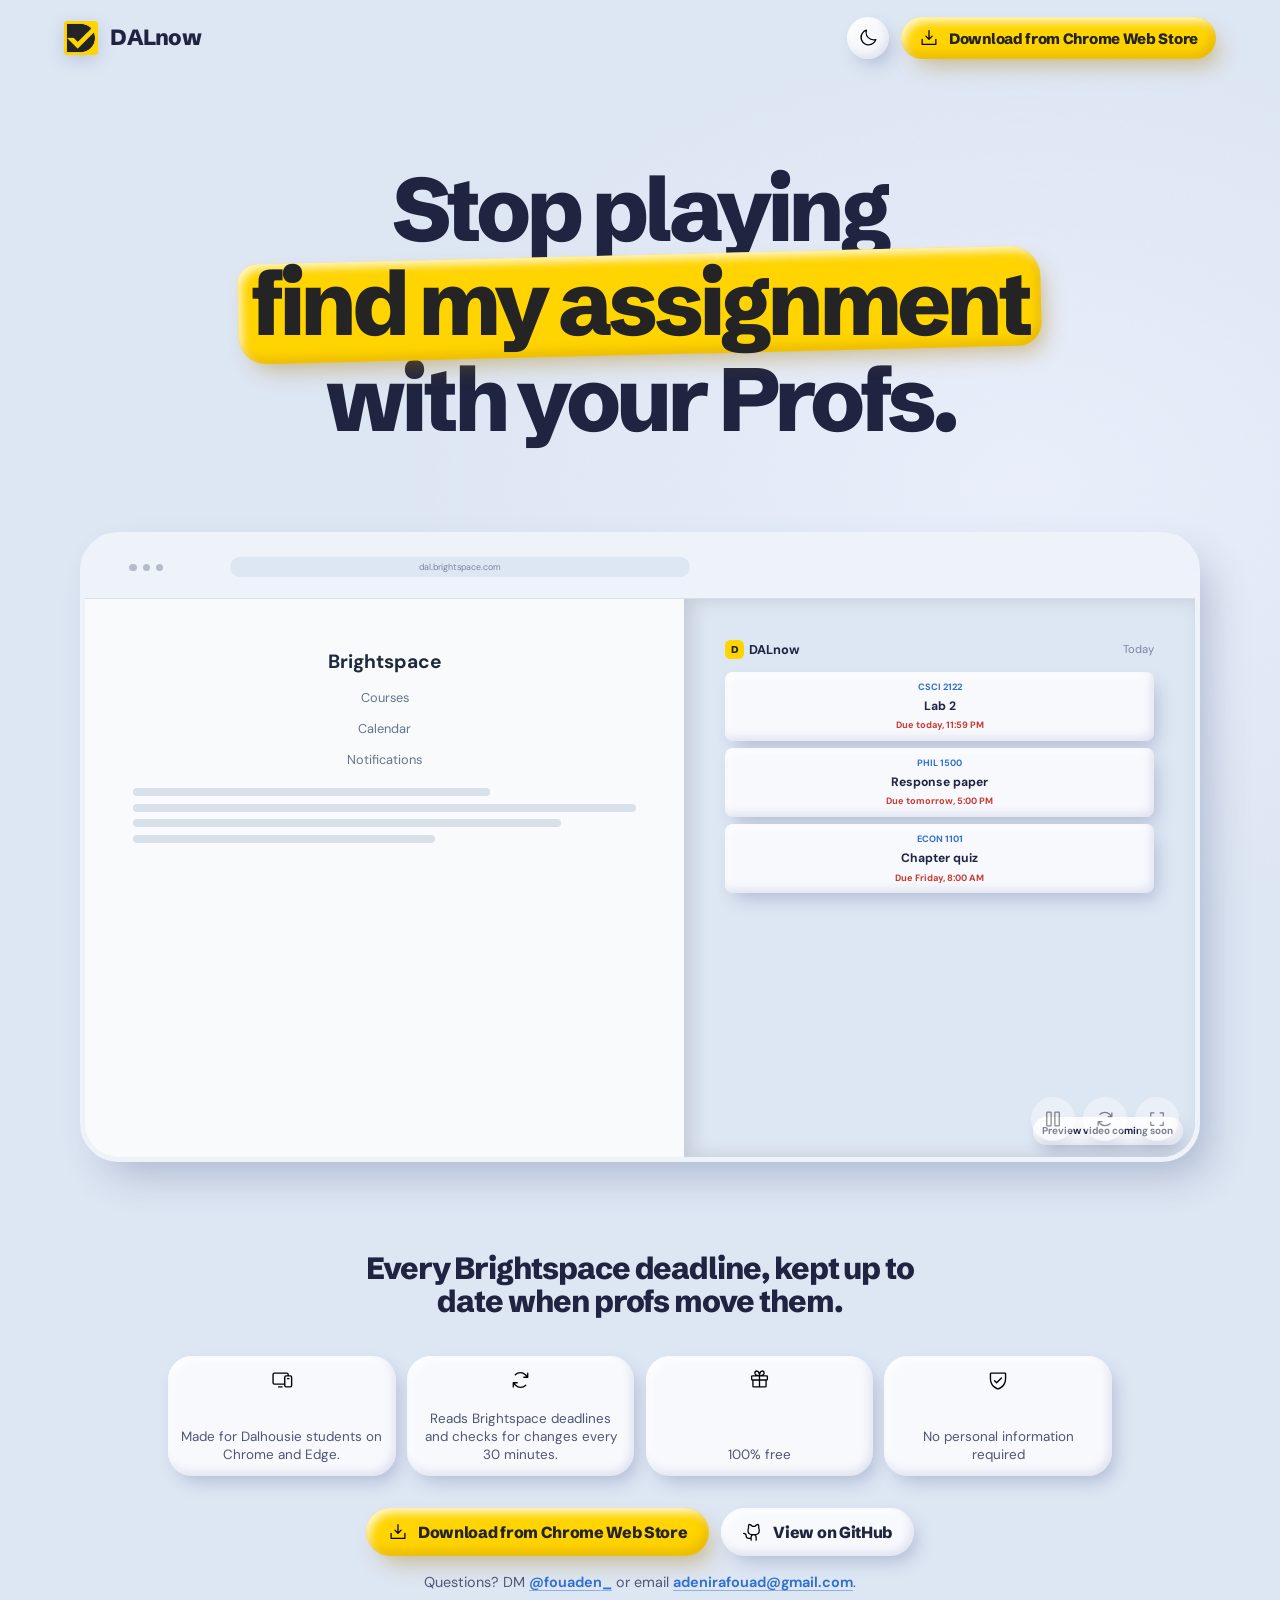
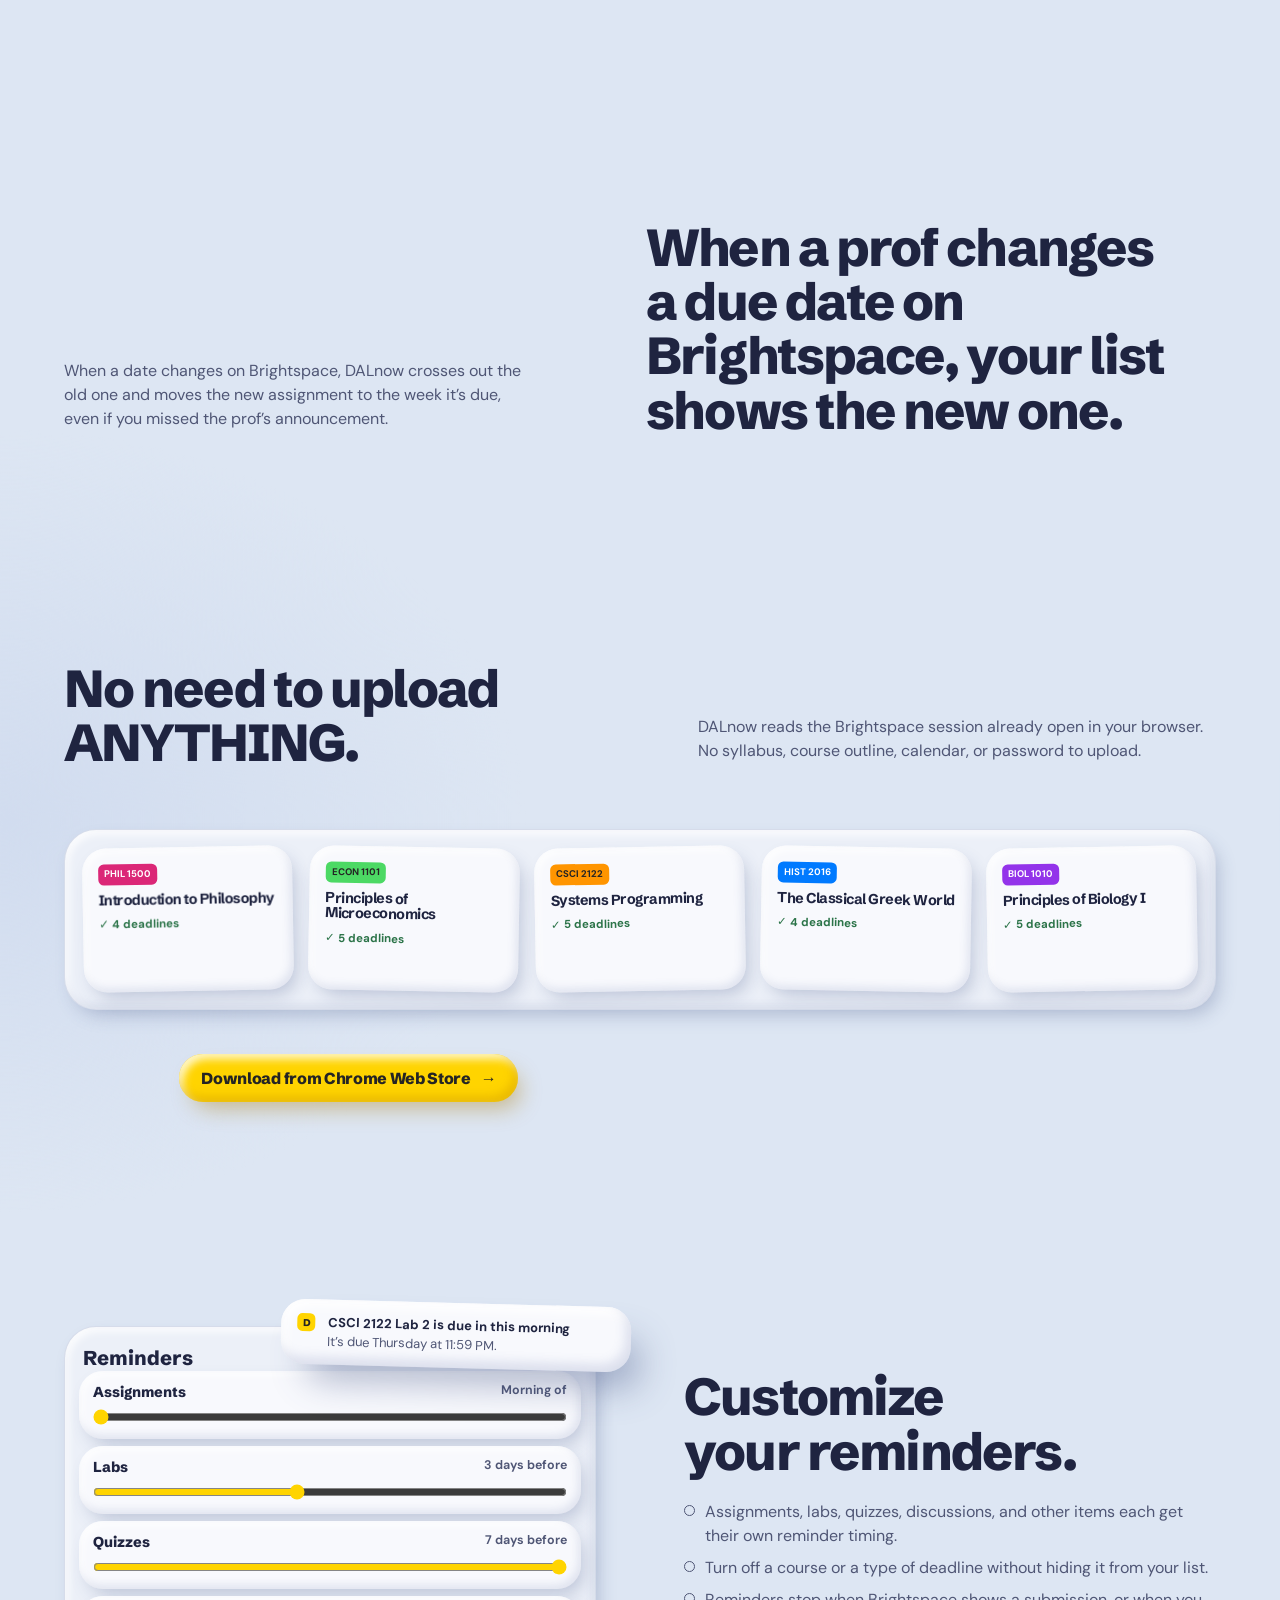
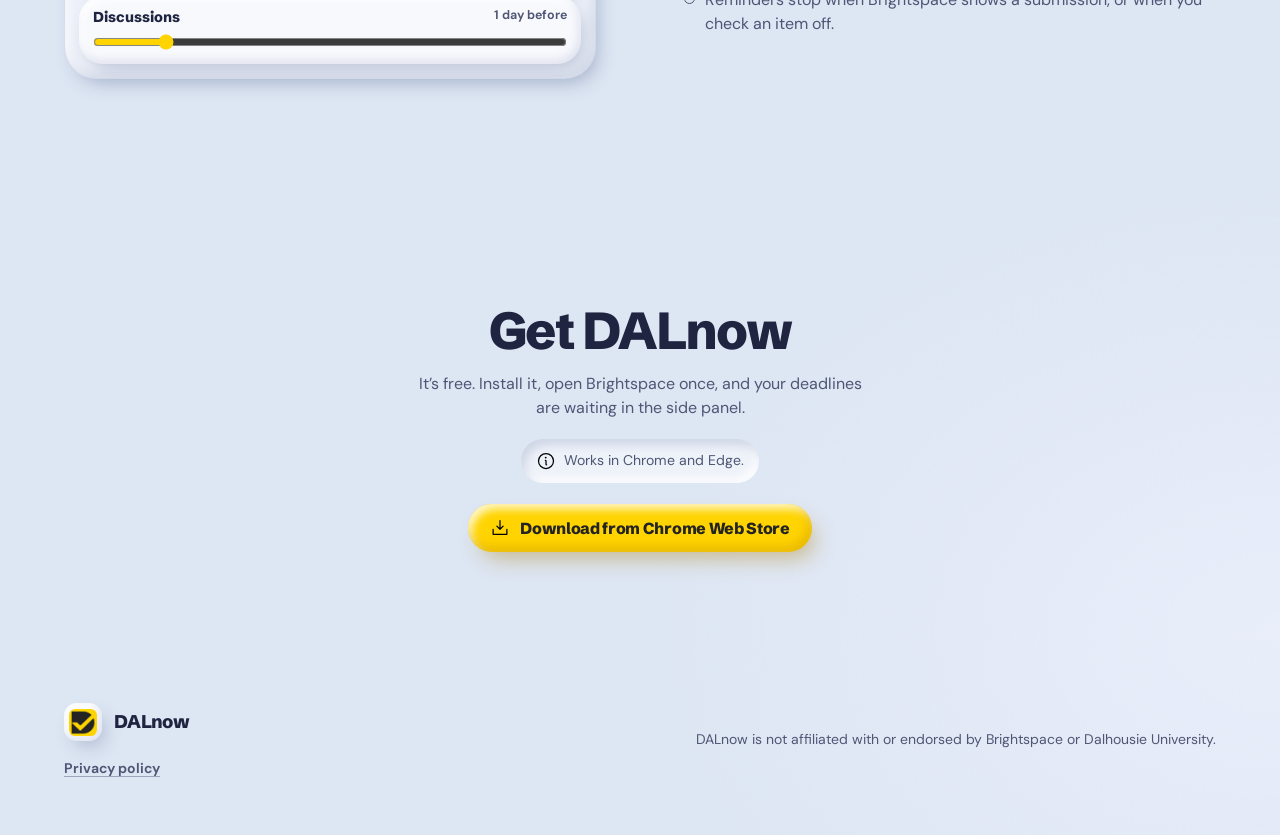
==== commit 8fdc09e3: "Refactor code structure for improved readability and maintainability" ====
--- a/site/index.html
+++ b/site/index.html
@@ -17,7 +17,13 @@
     <a class="skip-link" href="#main-content">Skip to content</a>
     <header class="site-header">
       <a class="site-brand" href="index.html" aria-label="DALnow home">
-        <img class="site-brand-logo" src="assets/icon128.png" alt="" width="128" height="128" />
+        <img
+          class="site-brand-logo"
+          src="assets/icon128.png"
+          alt=""
+          width="128"
+          height="128"
+        />
         <span>DALnow</span>
       </a>
       <div class="header-controls">
@@ -27,14 +33,34 @@
           aria-pressed="false"
           aria-label="Switch to dark mode"
         >
-          <img class="ph-icon moon-icon" src="assets/icons/moon.svg" alt="" width="24" height="24" />
-          <img class="ph-icon sun-icon" src="assets/icons/sun.svg" alt="" width="24" height="24" />
+          <img
+            class="ph-icon moon-icon"
+            src="assets/icons/moon.svg"
+            alt=""
+            width="24"
+            height="24"
+          />
+          <img
+            class="ph-icon sun-icon"
+            src="assets/icons/sun.svg"
+            alt=""
+            width="24"
+            height="24"
+          />
         </button>
         <a
           class="button button-small store-link"
           href="https://chromewebstore.google.com/"
           data-placeholder-link
-          ><img class="button-icon" src="assets/icons/download-simple.svg" alt="" width="20" height="20" /><span class="label-long">Download from Chrome Web Store</span><span class="label-short">Download</span></a>
+          ><img
+            class="button-icon"
+            src="assets/icons/download-simple.svg"
+            alt=""
+            width="20"
+            height="20"
+          /><span class="label-long">Download from Chrome Web Store</span
+          ><span class="label-short">Download</span></a
+        >
       </div>
     </header>
 
@@ -42,78 +68,185 @@
       <section class="hero section-shell">
         <div class="hero-copy">
           <h1 class="hero-title hero-reveal">
-            Stop playing <span>find my assignment</span> with your profs.
+            Stop playing <span>find my assignment</span> with your Profs.
           </h1>
           <h2 class="hero-subheading hero-reveal">
             Every Brightspace deadline, kept up to date when profs move them.
           </h2>
           <ul class="hero-points hero-reveal" aria-label="DALnow highlights">
-            <li class="hero-point-card"><img class="ph-icon" src="assets/icons/devices.svg" alt="" width="28" height="28" />Made for Dalhousie students on Chrome and Edge.</li>
-            <li class="hero-point-card"><img class="ph-icon" src="assets/icons/arrows-clockwise.svg" alt="" width="28" height="28" />Reads Brightspace deadlines and checks for changes every 30 minutes.</li>
-            <li class="hero-point-card"><img class="ph-icon" src="assets/icons/gift.svg" alt="" width="28" height="28" />100% free</li>
-            <li class="hero-point-card"><img class="ph-icon" src="assets/icons/shield-check.svg" alt="" width="28" height="28" />No personal information required</li>
+            <li class="hero-point-card">
+              <img
+                class="ph-icon"
+                src="assets/icons/devices.svg"
+                alt=""
+                width="28"
+                height="28"
+              />Made for Dalhousie students on Chrome and Edge.
+            </li>
+            <li class="hero-point-card">
+              <img
+                class="ph-icon"
+                src="assets/icons/arrows-clockwise.svg"
+                alt=""
+                width="28"
+                height="28"
+              />Reads Brightspace deadlines and checks for changes every 30
+              minutes.
+            </li>
+            <li class="hero-point-card">
+              <img
+                class="ph-icon"
+                src="assets/icons/gift.svg"
+                alt=""
+                width="28"
+                height="28"
+              />100% free
+            </li>
+            <li class="hero-point-card">
+              <img
+                class="ph-icon"
+                src="assets/icons/shield-check.svg"
+                alt=""
+                width="28"
+                height="28"
+              />No personal information required
+            </li>
           </ul>
           <div class="hero-actions hero-reveal">
             <a
               class="button store-link"
               href="https://chromewebstore.google.com/"
               data-placeholder-link
-              ><img class="button-icon" src="assets/icons/download-simple.svg" alt="" width="20" height="20" />Download from Chrome Web Store</a>
+              ><img
+                class="button-icon"
+                src="assets/icons/download-simple.svg"
+                alt=""
+                width="20"
+                height="20"
+              />Download from Chrome Web Store</a
+            >
             <a class="button button-secondary" href="#" data-placeholder-link
-              ><img class="button-icon" src="assets/icons/github-logo.svg" alt="" width="20" height="20" />View on GitHub</a>
+              ><img
+                class="button-icon"
+                src="assets/icons/github-logo.svg"
+                alt=""
+                width="20"
+                height="20"
+              />View on GitHub</a
+            >
           </div>
           <p class="contact-copy hero-reveal">
             Questions? DM
             <a href="https://www.instagram.com/fouaden_/">@fouaden_</a> or email
-            <a href="mailto:adenirafouad@gmail.com"
-              >adenirafouad@gmail.com</a
-            >.
+            <a href="mailto:adenirafouad@gmail.com">adenirafouad@gmail.com</a>.
           </p>
         </div>
 
-        <figure class="product-preview hero-video-frame hero-reveal" data-hero-video-stage>
+        <figure
+          class="product-preview hero-video-frame hero-reveal"
+          data-hero-video-stage
+        >
           <!-- Add site/assets/dalnow-demo.mp4 to activate the autoplaying demo. -->
-          <video class="hero-video" data-hero-video autoplay muted loop playsinline preload="metadata">
+          <video
+            class="hero-video"
+            data-hero-video
+            autoplay
+            muted
+            loop
+            playsinline
+            preload="metadata"
+          >
             <source src="assets/dalnow-demo.mp4" type="video/mp4" />
           </video>
           <div class="hero-video-fallback" aria-hidden="true">
-          <div class="preview-topbar">
-            <span></span><span></span><span></span><i>dal.brightspace.com</i>
+            <div class="preview-topbar">
+              <span></span><span></span><span></span><i>dal.brightspace.com</i>
+            </div>
+            <div class="preview-body">
+              <div class="preview-platform">
+                <strong>Brightspace</strong>
+                <span>Courses</span><span>Calendar</span
+                ><span>Notifications</span>
+                <div class="platform-lines"><i></i><i></i><i></i><i></i></div>
+              </div>
+              <div class="preview-panel">
+                <div class="preview-panel-heading">
+                  <span class="mini-mark">D</span><b>DALnow</b><em>Today</em>
+                </div>
+                <article>
+                  <small>CSCI 2122</small><b>Lab 2</b
+                  ><time>Due today, 11:59 PM</time>
+                </article>
+                <article>
+                  <small>PHIL 1500</small><b>Response paper</b
+                  ><time>Due tomorrow, 5:00 PM</time>
+                </article>
+                <article>
+                  <small>ECON 1101</small><b>Chapter quiz</b
+                  ><time>Due Friday, 8:00 AM</time>
+                </article>
+              </div>
+            </div>
+            <span class="preview-badge">Preview video coming soon</span>
           </div>
-          <div class="preview-body">
-            <div class="preview-platform">
-              <strong>Brightspace</strong>
-              <span>Courses</span><span>Calendar</span
-              ><span>Notifications</span>
-              <div class="platform-lines"><i></i><i></i><i></i><i></i></div>
-            </div>
-            <div class="preview-panel">
-              <div class="preview-panel-heading">
-                <span class="mini-mark">D</span><b>DALnow</b><em>Today</em>
-              </div>
-              <article>
-                <small>CSCI 2122</small><b>Lab 2</b
-                ><time>Due today, 11:59 PM</time>
-              </article>
-              <article>
-                <small>PHIL 1500</small><b>Response paper</b
-                ><time>Due tomorrow, 5:00 PM</time>
-              </article>
-              <article>
-                <small>ECON 1101</small><b>Chapter quiz</b
-                ><time>Due Friday, 8:00 AM</time>
-              </article>
-            </div>
-          </div>
-          <span class="preview-badge">Preview video coming soon</span>
-          </div>
-          <div class="video-controls" role="group" aria-label="Demo video controls">
-            <button type="button" class="video-control" data-video-toggle aria-label="Pause demo video" title="Pause demo video" disabled>
-              <img class="video-pause-icon" src="assets/icons/pause.svg" alt="" width="20" height="20" />
-              <img class="video-play-icon" src="assets/icons/play.svg" alt="" width="20" height="20" />
+          <div
+            class="video-controls"
+            role="group"
+            aria-label="Demo video controls"
+          >
+            <button
+              type="button"
+              class="video-control"
+              data-video-toggle
+              aria-label="Pause demo video"
+              title="Pause demo video"
+              disabled
+            >
+              <img
+                class="video-pause-icon"
+                src="assets/icons/pause.svg"
+                alt=""
+                width="20"
+                height="20"
+              />
+              <img
+                class="video-play-icon"
+                src="assets/icons/play.svg"
+                alt=""
+                width="20"
+                height="20"
+              />
             </button>
-            <button type="button" class="video-control" data-video-replay aria-label="Replay demo video" title="Replay demo video" disabled><img src="assets/icons/arrows-clockwise.svg" alt="" width="20" height="20" /></button>
-            <button type="button" class="video-control" data-video-fullscreen aria-label="View demo video fullscreen" title="View demo video fullscreen" disabled><img src="assets/icons/corners-out.svg" alt="" width="20" height="20" /></button>
+            <button
+              type="button"
+              class="video-control"
+              data-video-replay
+              aria-label="Replay demo video"
+              title="Replay demo video"
+              disabled
+            >
+              <img
+                src="assets/icons/arrows-clockwise.svg"
+                alt=""
+                width="20"
+                height="20"
+              />
+            </button>
+            <button
+              type="button"
+              class="video-control"
+              data-video-fullscreen
+              aria-label="View demo video fullscreen"
+              title="View demo video fullscreen"
+              disabled
+            >
+              <img
+                src="assets/icons/corners-out.svg"
+                alt=""
+                width="20"
+                height="20"
+              />
+            </button>
           </div>
           <figcaption>DalNow preview video</figcaption>
         </figure>
@@ -196,7 +329,8 @@
             </p>
           </div>
           <label class="reminder-control"
-            >Assignments <span><output>Morning of (bro lock in 😭)</output></span
+            >Assignments
+            <span><output>Morning of (bro lock in 😭)</output></span
             ><input
               type="range"
               name="assignments-reminder"
@@ -266,13 +400,26 @@
           waiting in the side panel.
         </p>
         <div class="compatibility-note">
-          <img class="ph-icon" src="assets/icons/info.svg" alt="" width="24" height="24" />Works in Chrome and Edge.
+          <img
+            class="ph-icon"
+            src="assets/icons/info.svg"
+            alt=""
+            width="24"
+            height="24"
+          />Works in Chrome and Edge.
         </div>
         <a
           class="button store-link"
           href="https://chromewebstore.google.com/"
           data-placeholder-link
-          ><img class="button-icon" src="assets/icons/download-simple.svg" alt="" width="20" height="20" />Download from Chrome Web Store</a>
+          ><img
+            class="button-icon"
+            src="assets/icons/download-simple.svg"
+            alt=""
+            width="20"
+            height="20"
+          />Download from Chrome Web Store</a
+        >
       </section>
     </main>
 
--- a/site/styles/site.css
+++ b/site/styles/site.css
@@ -292,7 +292,7 @@
   display: block;
   width: 2.15rem;
   height: 2.15rem;
-  border-radius: 0.5rem;
+  border-radius: 0.2rem;
   filter: drop-shadow(0 0.35rem 0.5rem rgb(62 78 128 / 20%));
 }
 .button-icon,
@@ -316,19 +316,27 @@
   text-align: center;
 }
 .hero-copy { display: contents; }
-.hero-title {
+.hero .hero-title {
   order: 1;
-  max-width: 13ch;
-  font-size: clamp(3.2rem, 5.1vw, 5.75rem);
+  max-width: 15.5ch;
+  font-size: clamp(3.75rem, 7vw, 7.35rem);
+  letter-spacing: -0.055em;
   line-height: 0.96;
-}
+  text-wrap: balance;
+}
+.hero-title span {
+  padding: 0.06em 0.14em 0.1em;
+  line-height: 1;
+}
+.hero-title span::before { inset: 0.025em 0 0.02em; }
 .hero-video-frame {
   order: 2;
-  width: min(100%, 64rem);
+  width: min(100%, 70rem);
   max-width: none;
   margin-block: clamp(3rem, 7vw, 5.75rem);
   margin-inline: 0;
   aspect-ratio: 16 / 9;
+  border: 5px solid var(--slab);
   border-radius: clamp(1.4rem, 3vw, 2.75rem);
   rotate: none;
 }
@@ -405,33 +413,32 @@
 }
 .hero-points {
   order: 4;
+  display: grid;
+  width: min(100%, 59rem);
+  max-width: none;
+  grid-template-columns: repeat(2, minmax(0, 1fr));
+  gap: 0.7rem;
+  margin-block: clamp(1.6rem, 3vw, 2.4rem) 0;
+}
+.hero-points .hero-point-card {
   display: flex;
-  width: min(100%, 68rem);
-  max-width: none;
-  flex-wrap: wrap;
-  justify-content: center;
-  gap: 0.85rem;
-  margin-block: clamp(1.6rem, 3vw, 2.4rem) 0;
-}
-.hero-point-card {
-  display: flex;
-  min-width: min(100%, 13rem);
-  flex: 1 1 13rem;
-  align-items: flex-start;
-  gap: 0.75rem;
-  padding: 1rem;
+  min-height: 7.25rem;
+  align-items: center;
+  justify-content: space-between;
+  gap: 0.5rem;
+  padding: 0.8rem 0.7rem;
   border-radius: var(--radius-md);
   background: var(--tile);
   box-shadow: var(--clay-sm);
   color: var(--site-soft);
-  font-size: 0.92rem;
-  line-height: 1.38;
-  text-align: start;
+  font-size: 0.84rem;
+  line-height: 1.32;
+  text-align: center;
+  flex-direction: column;
 }
 .hero-point-card .ph-icon {
   width: 1.35rem;
   height: 1.35rem;
-  margin-block-start: 0.05rem;
   color: var(--ink);
 }
 .hero-actions {
@@ -450,17 +457,20 @@
   text-align: center;
 }
 @media (min-width: 40rem) { :root { --site-gutter: 2.75rem; } }
+@media (min-width: 48rem) {
+  .hero-points { grid-template-columns: repeat(4, minmax(0, 1fr)); }
+}
 @media (min-width: 60rem) {
   :root { --site-gutter: 4rem; }
   .hero { grid-template-columns: minmax(0, 1fr); padding-block: clamp(4.5rem, 8vw, 7rem) clamp(5rem, 9vw, 8rem); }
   .hero-video-frame { justify-self: center; }
-  .hero-point-card { max-width: 17rem; }
+  .hero-points .hero-point-card { min-height: 7.5rem; }
 }
 @media (max-width: 30rem) {
   :root { --site-gutter: 1.5rem; }
-  .hero-title { font-size: clamp(2.8rem, 15vw, 3.7rem); }
+  .hero .hero-title { font-size: clamp(2.15rem, 13.75vw, 4.25rem); }
   .hero-video-frame { margin-block: 2.5rem 3.25rem; border-radius: 1.2rem; }
-  .hero-point-card { flex-basis: 100%; }
+  .hero-points .hero-point-card { min-height: 7rem; font-size: 0.8rem; }
   .video-controls { inset-inline-end: 0.75rem; inset-block-end: 0.75rem; gap: 0.35rem; }
   .video-control { width: 2.45rem; height: 2.45rem; }
 }
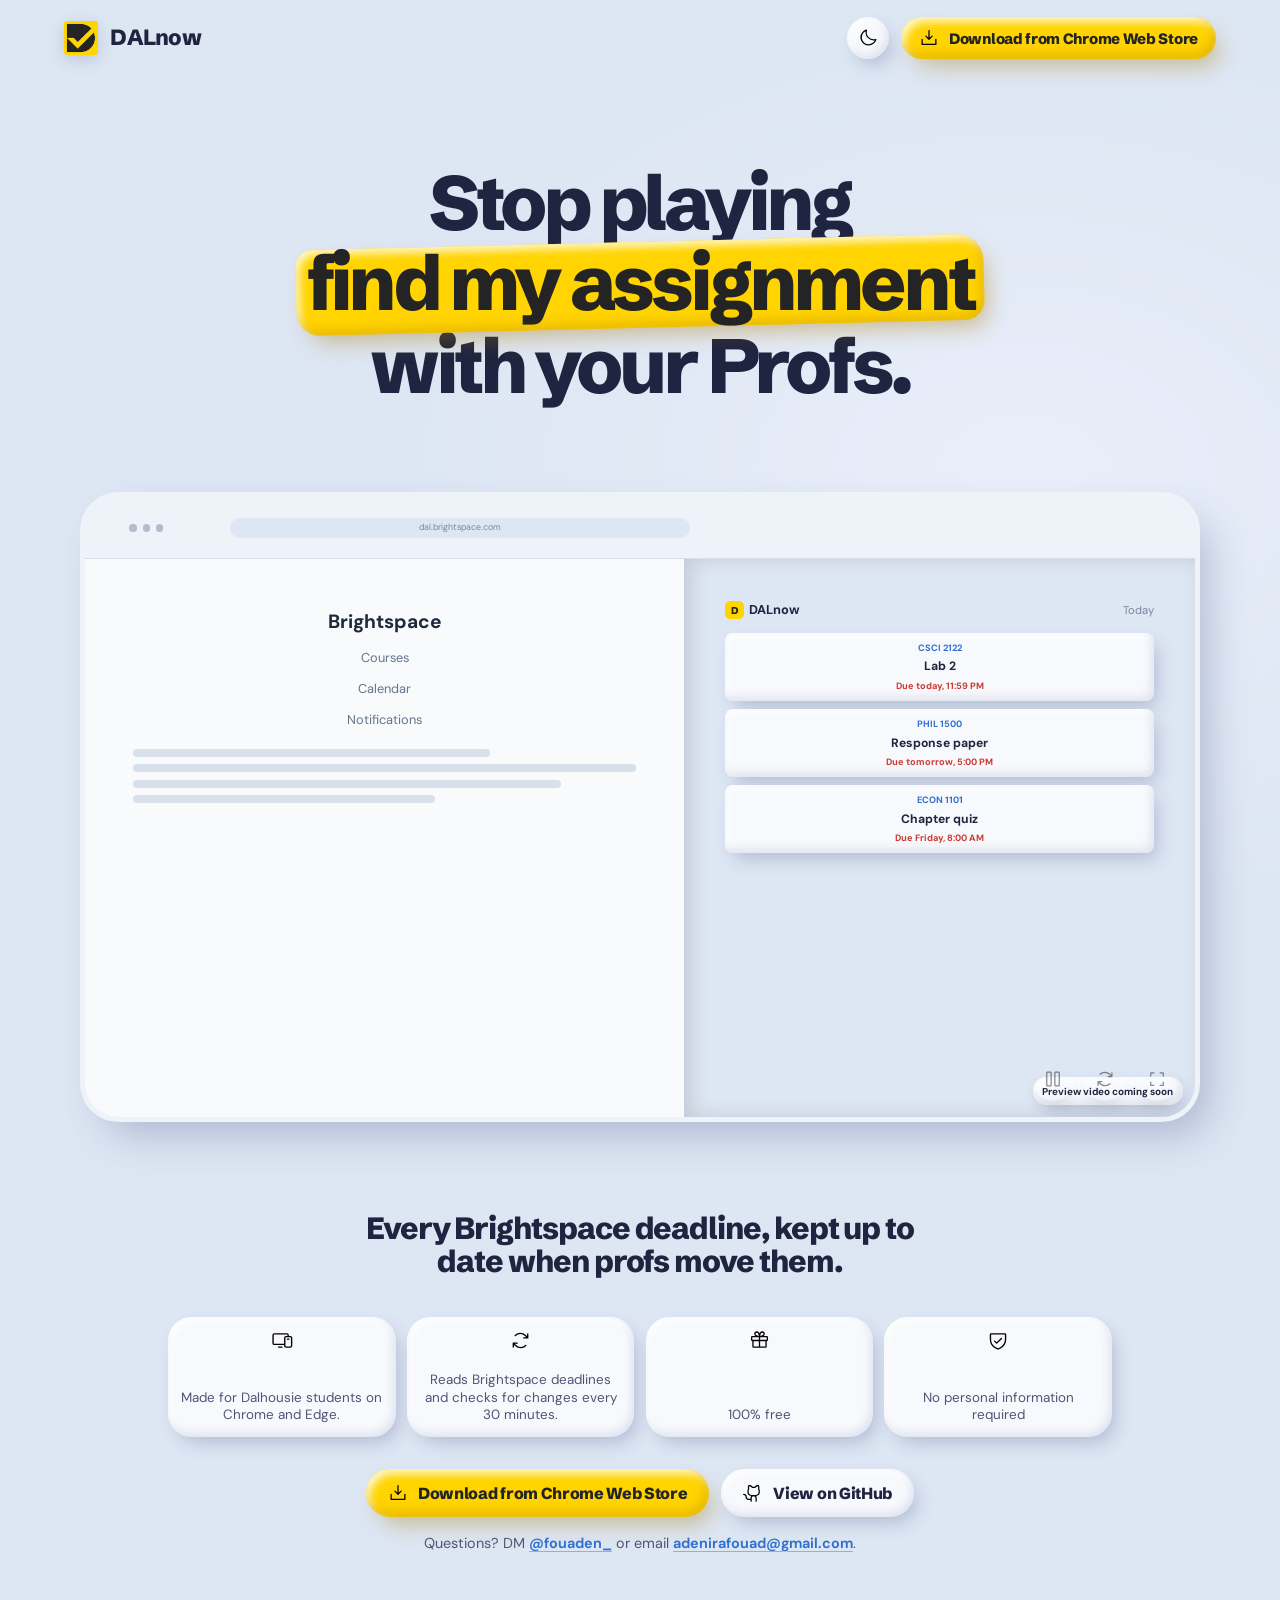
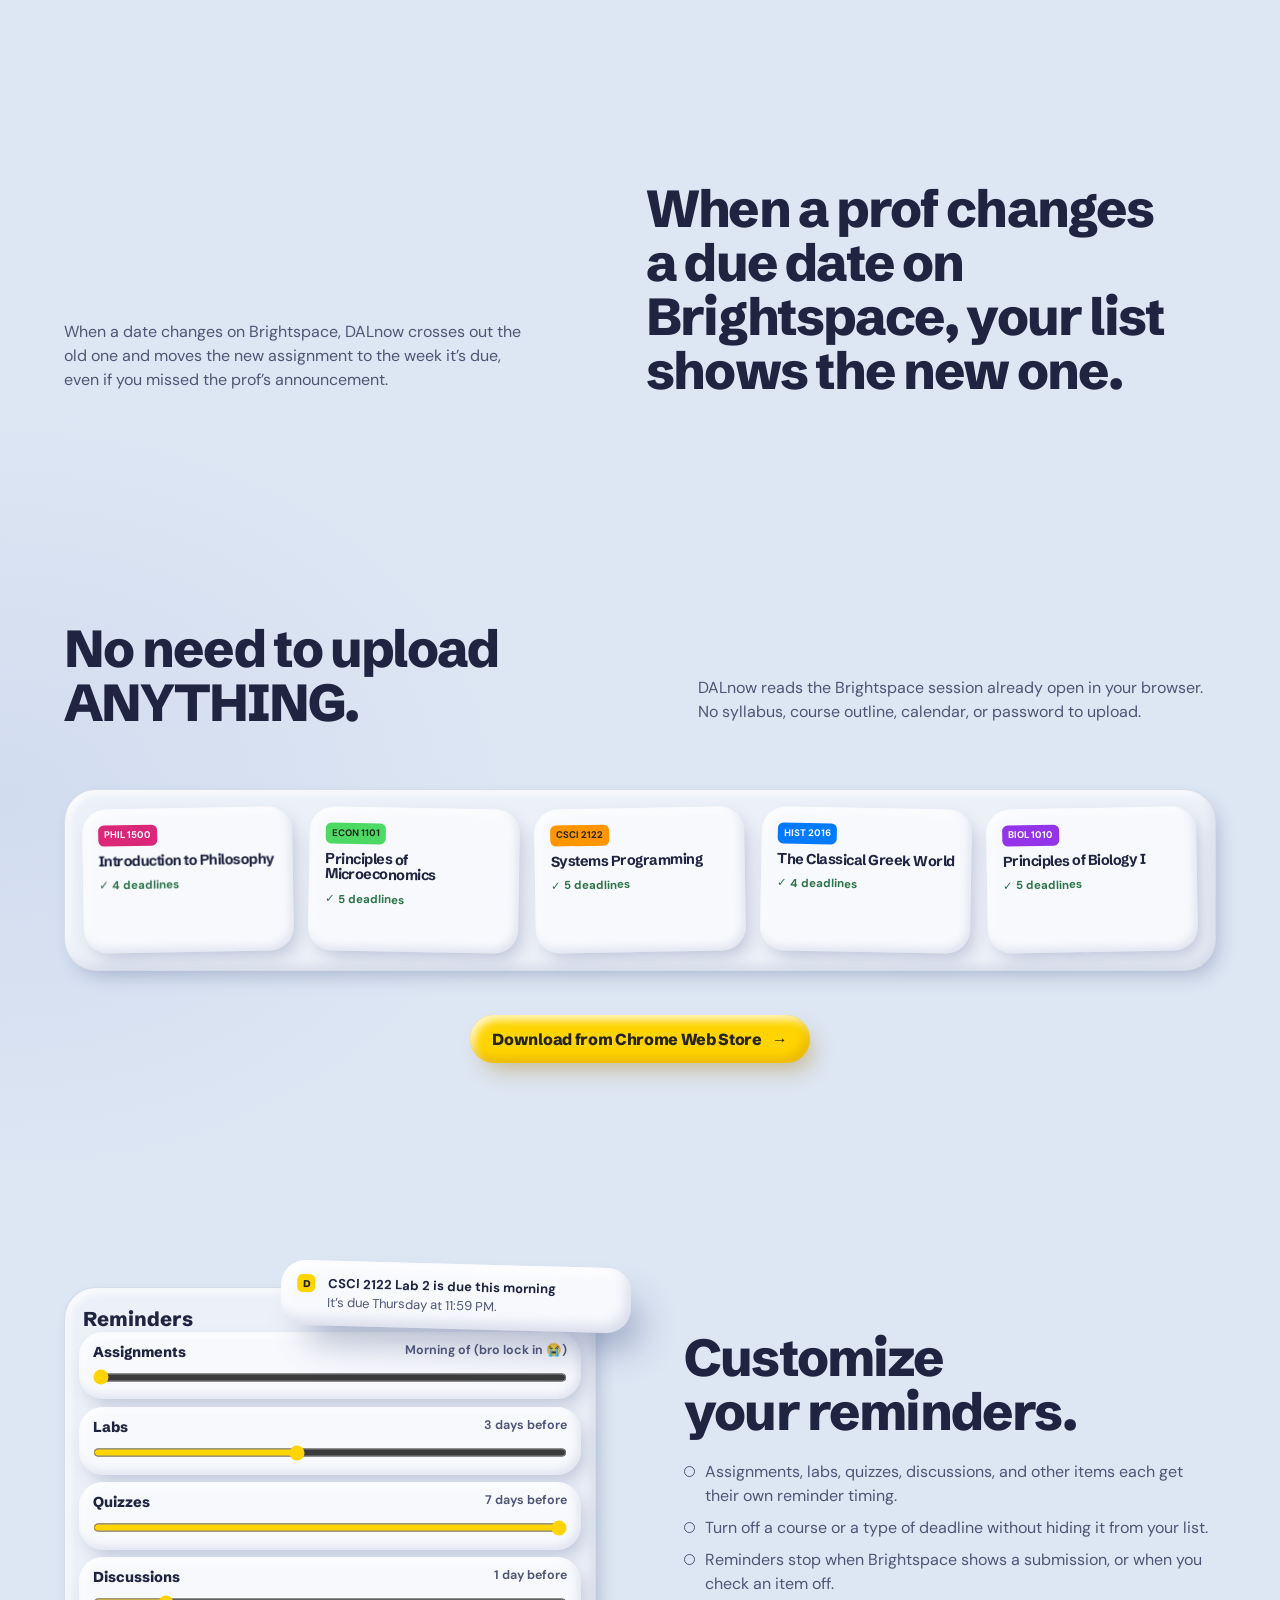
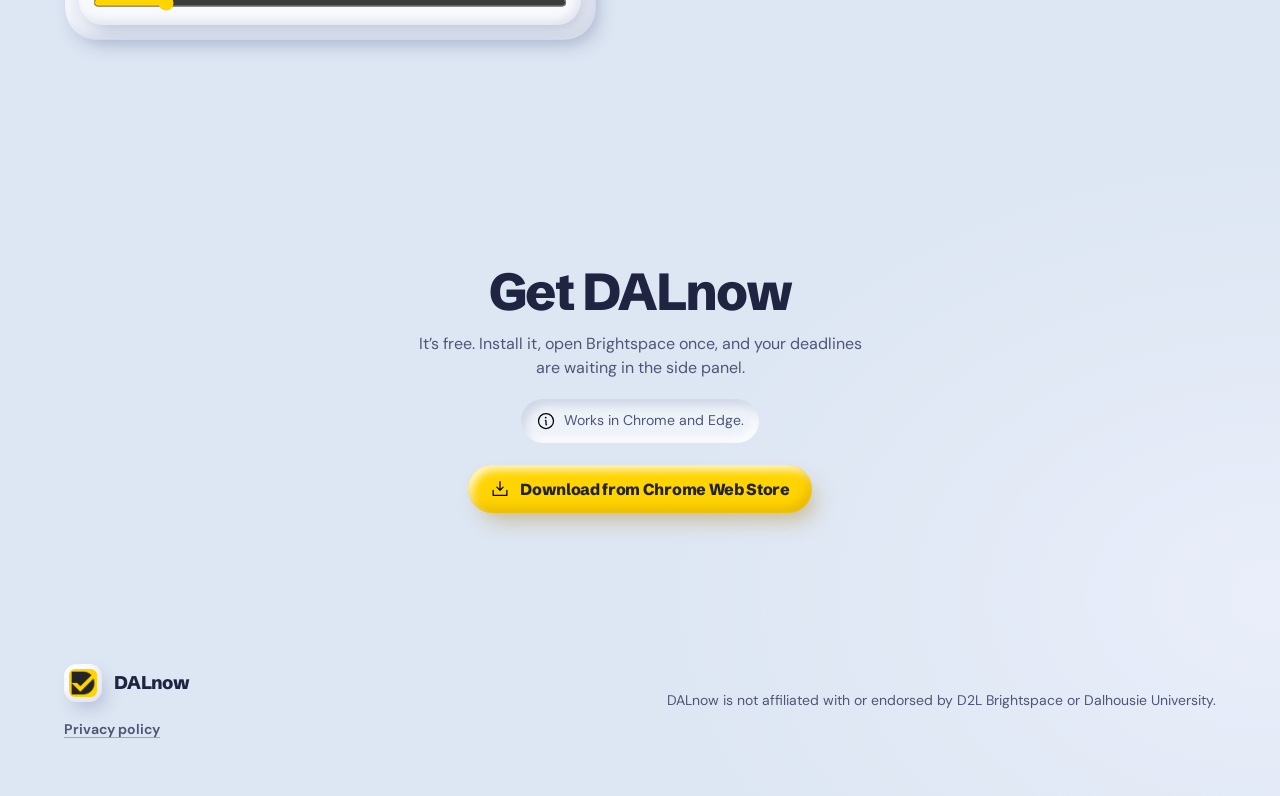
==== commit d03d26c8: "chore: refine site" ====
--- a/site/index.html
+++ b/site/index.html
@@ -8,7 +8,7 @@
       content="DALnow keeps Dalhousie Brightspace deadlines together, even when professors move them."
     />
     <meta name="theme-color" content="#dde6f3" />
-    <title>DALnow — Brightspace deadlines, kept up to date</title>
+    <title>DALnow: Brightspace deadlines, kept up to date</title>
     <link rel="stylesheet" href="styles/tokens.css" />
     <link rel="stylesheet" href="styles/styles.css" />
     <link rel="stylesheet" href="styles/site.css" />
@@ -323,14 +323,14 @@
             <span class="mini-mark">D</span>
             <p>
               <b
-                >CSCI 2122 Lab 2 is due in
+                >CSCI 2122 Lab 2 is due 
                 <output data-reminder-output>2 days</output></b
               ><span>It’s due Thursday at 11:59 PM.</span>
             </p>
           </div>
           <label class="reminder-control"
             >Assignments
-            <span><output>Morning of (bro lock in 😭)</output></span
+            <span>Morning of (bro lock in 😭)</span
             ><input
               type="range"
               name="assignments-reminder"
@@ -436,7 +436,7 @@
         ><a class="footer-link" href="privacy.html">Privacy policy</a>
       </div>
       <p>
-        DALnow is not affiliated with or endorsed by Brightspace or Dalhousie
+        DALnow is not affiliated with or endorsed by D2L Brightspace or Dalhousie
         University.
       </p>
     </footer>
--- a/site/styles/site.css
+++ b/site/styles/site.css
@@ -10,9 +10,14 @@
 
 *,
 *::before,
-*::after { box-sizing: border-box; }
-
-html { -webkit-text-size-adjust: 100%; scroll-behavior: smooth; }
+*::after {
+  box-sizing: border-box;
+}
+
+html {
+  -webkit-text-size-adjust: 100%;
+  scroll-behavior: smooth;
+}
 body {
   min-width: 20rem;
   margin: 0;
@@ -32,13 +37,32 @@
   -moz-osx-font-smoothing: grayscale;
 }
 
-::selection { background: var(--brand-gold); color: var(--brand-black); }
-a { color: inherit; text-underline-offset: 0.18em; }
-button, input { font: inherit; }
-p { margin: 0; }
-:focus { outline: none; }
-:focus-visible { outline: 3px solid var(--focus); outline-offset: 4px; border-radius: 0.625rem; }
-[hidden] { display: none !important; }
+::selection {
+  background: var(--brand-gold);
+  color: var(--brand-black);
+}
+a {
+  color: inherit;
+  text-underline-offset: 0.18em;
+}
+button,
+input {
+  font: inherit;
+}
+p {
+  margin: 0;
+}
+:focus {
+  outline: none;
+}
+:focus-visible {
+  outline: 3px solid var(--focus);
+  outline-offset: 4px;
+  border-radius: 0.625rem;
+}
+[hidden] {
+  display: none !important;
+}
 
 .skip-link {
   position: fixed;
@@ -54,7 +78,9 @@
   text-decoration: none;
   transition: transform var(--duration-fast) var(--ease-out);
 }
-.skip-link:focus { transform: translateY(0); }
+.skip-link:focus {
+  transform: translateY(0);
+}
 
 .site-header,
 .section-shell,
@@ -92,8 +118,17 @@
   background: var(--tile);
   box-shadow: var(--clay-sm);
 }
-.site-brand-mark img { display: block; width: 1.8rem; height: 1.8rem; border-radius: 0.4rem; }
-.header-controls { display: flex; align-items: center; gap: 0.75rem; }
+.site-brand-mark img {
+  display: block;
+  width: 1.8rem;
+  height: 1.8rem;
+  border-radius: 0.4rem;
+}
+.header-controls {
+  display: flex;
+  align-items: center;
+  gap: 0.75rem;
+}
 .header-link {
   display: inline-flex;
   min-height: 2.625rem;
@@ -103,7 +138,9 @@
   font-weight: var(--font-semibold);
   text-decoration: none;
 }
-.header-link:hover { color: var(--ink); }
+.header-link:hover {
+  color: var(--ink);
+}
 .theme-toggle {
   display: grid;
   width: 2.625rem;
@@ -118,13 +155,27 @@
   cursor: pointer;
   touch-action: manipulation;
   -webkit-tap-highlight-color: transparent;
-  transition: transform 180ms var(--ease-squish), box-shadow 180ms ease;
-}
-.theme-toggle svg { width: 1rem; height: 1rem; }
-.theme-toggle .sun-icon { display: none; }
-:root[data-theme="dark"] .theme-toggle .moon-icon { display: none; }
-:root[data-theme="dark"] .theme-toggle .sun-icon { display: block; }
-.theme-toggle:active { transform: scale(0.94); box-shadow: var(--groove); }
+  transition:
+    transform 180ms var(--ease-squish),
+    box-shadow 180ms ease;
+}
+.theme-toggle svg {
+  width: 1rem;
+  height: 1rem;
+}
+.theme-toggle .sun-icon {
+  display: none;
+}
+:root[data-theme="dark"] .theme-toggle .moon-icon {
+  display: none;
+}
+:root[data-theme="dark"] .theme-toggle .sun-icon {
+  display: block;
+}
+.theme-toggle:active {
+  transform: scale(0.94);
+  box-shadow: var(--groove);
+}
 
 .button {
   display: inline-flex;
@@ -147,13 +198,31 @@
   text-decoration: none;
   touch-action: manipulation;
   -webkit-tap-highlight-color: transparent;
-  transition: transform 180ms var(--ease-out), box-shadow 180ms ease, background-color 180ms ease;
-}
-.button:hover { transform: translateY(-0.125rem); }
-.button:active { transform: translateY(0.06rem) scale(0.98); box-shadow: var(--clay-gold-pressed); }
-.button-small { min-height: 2.625rem; padding-inline: 1.125rem; font-size: 0.9375rem; }
-.button-secondary { background: var(--tile); box-shadow: var(--clay-sm); color: var(--ink); }
-.button-secondary:active { box-shadow: var(--groove); }
+  transition:
+    transform 180ms var(--ease-out),
+    box-shadow 180ms ease,
+    background-color 180ms ease;
+}
+.button:hover {
+  transform: translateY(-0.125rem);
+}
+.button:active {
+  transform: translateY(0.06rem) scale(0.98);
+  box-shadow: var(--clay-gold-pressed);
+}
+.button-small {
+  min-height: 2.625rem;
+  padding-inline: 1.125rem;
+  font-size: 0.9375rem;
+}
+.button-secondary {
+  background: var(--tile);
+  box-shadow: var(--clay-sm);
+  color: var(--ink);
+}
+.button-secondary:active {
+  box-shadow: var(--groove);
+}
 
 .hero {
   display: grid;
@@ -169,7 +238,8 @@
   letter-spacing: 0.055em;
   text-transform: uppercase;
 }
-h1, h2 {
+h1,
+h2 {
   margin: 0;
   color: var(--ink);
   font-family: var(--font-display);
@@ -209,15 +279,26 @@
   line-height: 1.5;
   text-wrap: pretty;
 }
-.hero-points, .feature-list {
+.hero-points,
+.feature-list {
   display: grid;
   gap: 0.5rem;
   padding: 0;
   color: var(--site-soft);
   list-style: none;
 }
-.hero-points { margin: 1rem 0 0; max-width: 49ch; font-size: 0.95rem; line-height: 1.45; }
-.hero-points li, .feature-list li { display: flex; align-items: flex-start; gap: 0.625rem; }
+.hero-points {
+  margin: 1rem 0 0;
+  max-width: 49ch;
+  font-size: 0.95rem;
+  line-height: 1.45;
+}
+.hero-points li,
+.feature-list li {
+  display: flex;
+  align-items: flex-start;
+  gap: 0.625rem;
+}
 .hero-points svg {
   width: 1.15em;
   height: 1.15em;
@@ -229,9 +310,21 @@
   stroke-linejoin: round;
   stroke-width: 1.9;
 }
-.hero-actions { display: inline-grid; gap: 0.75rem; margin-block-start: 1.375rem; }
-.contact-copy { max-width: 48ch; margin-block-start: 1rem; color: var(--site-soft); font-size: 0.9rem; line-height: 1.45; }
-.contact-copy a, .footer-link, .legal a {
+.hero-actions {
+  display: inline-grid;
+  gap: 0.75rem;
+  margin-block-start: 1.375rem;
+}
+.contact-copy {
+  max-width: 48ch;
+  margin-block-start: 1rem;
+  color: var(--site-soft);
+  font-size: 0.9rem;
+  line-height: 1.45;
+}
+.contact-copy a,
+.footer-link,
+.legal a {
   color: var(--link);
   font-weight: var(--font-semibold);
   text-decoration-color: color-mix(in srgb, currentColor 45%, transparent);
@@ -251,43 +344,683 @@
   background: var(--site-panel);
   box-shadow: var(--clay);
 }
-.preview-topbar { display: flex; align-items: center; gap: 0.34rem; height: 11%; padding-inline: 4%; border-bottom: 1px solid var(--site-line); background: var(--slab); }
-.preview-topbar span { width: 0.48rem; height: 0.48rem; border-radius: 50%; background: var(--site-faint); opacity: 0.5; }
-.preview-topbar i { display: block; width: 45%; margin-inline-start: 6%; padding: 0.2rem 0.5rem; border-radius: var(--radius-pill); background: var(--ground); color: var(--site-faint); font-size: 0.55rem; font-style: normal; text-align: center; }
-.preview-body { display: grid; grid-template-columns: 1.08fr 0.92fr; height: 89%; }
-.preview-platform { display: grid; align-content: start; gap: 0.7rem; padding: 8%; background: #f8fafc; color: #64748b; font-size: 0.64rem; }
-.preview-platform strong { color: #1e293b; font-size: 0.95rem; }.platform-lines { display: grid; gap: 0.45rem; margin-block-start: 0.45rem; }.platform-lines i { display: block; height: 0.52rem; border-radius: var(--radius-pill); background: #d8e0ea; }.platform-lines i:nth-child(1) { width: 71%; }.platform-lines i:nth-child(3) { width: 85%; }.platform-lines i:nth-child(4) { width: 60%; }
-.preview-panel { display: grid; align-content: start; gap: 0.48rem; padding: 8%; background: var(--ground); box-shadow: inset 0.45rem 0 1.2rem rgb(0 0 0 / 12%); }.preview-panel-heading { display: flex; align-items: center; gap: 0.32rem; margin-block-end: 0.3rem; color: var(--ink); font-size: 0.65rem; }.preview-panel-heading em { margin-inline-start: auto; color: var(--site-faint); font-size: 0.88em; font-style: normal; }.mini-mark { display: inline-grid; width: 1.15rem; height: 1.15rem; flex: none; place-items: center; border-radius: 0.33rem; background: var(--brand-gold); color: var(--brand-black); font-family: var(--font-display); font-size: 0.62rem; font-weight: var(--font-bold); }.preview-panel article { display: grid; gap: 0.16rem; padding: 0.5rem; border-radius: 0.5rem; background: var(--tile); box-shadow: var(--clay-sm); color: var(--ink); }.preview-panel article small { color: var(--link); font-size: 0.46rem; font-weight: var(--font-bold); }.preview-panel article b { font-size: 0.6rem; }.preview-panel article time { color: var(--warning); font-size: 0.46rem; font-weight: var(--font-bold); }.preview-badge { position: absolute; inset-inline-end: 0.75rem; inset-block-end: 0.75rem; display: inline-flex; align-items: center; gap: 0.3rem; padding: 0.4rem 0.6rem; border-radius: var(--radius-pill); background: var(--tile); box-shadow: var(--clay-sm); color: var(--ink); font-size: 0.62rem; font-weight: var(--font-bold); }.preview-badge svg { width: 0.7rem; height: 0.7rem; fill: none; stroke: currentColor; stroke-width: 2; }
-
-.story-block, .upload-block, .reminders-block { padding-block: 4rem; }
-.story-block { display: grid; gap: 2rem; }.story-intro { max-width: 42ch; color: var(--site-soft); font-size: 1rem; line-height: 1.5; text-wrap: pretty; }.story-block h2, .upload-heading h2, .reminder-copy h2, .get-section h2 { font-size: clamp(2rem, 1.3rem + 2.6vw, 3.25rem); line-height: 1.04; }.story-block h2 { max-width: 19ch; }
-.upload-block { display: grid; gap: 1.25rem 3rem; }.upload-heading h2 { max-width: 14ch; }.upload-copy { max-width: 47ch; color: var(--site-soft); font-size: 1rem; line-height: 1.5; text-wrap: pretty; }.course-showcase { display: grid; grid-template-columns: repeat(2, minmax(0, 1fr)); gap: 0.7rem; margin-block-start: 1.4rem; padding: 0.85rem; border: 1px solid var(--site-line); border-radius: var(--radius-lg); background: var(--site-panel); box-shadow: var(--clay-sm); }.course-card { display: grid; align-content: start; gap: 0.5rem; min-height: 7.6rem; padding: 0.85rem; border-radius: var(--radius-md); background: var(--tile); box-shadow: var(--clay-sm); color: var(--ink); }.course-card small { width: max-content; max-width: 100%; overflow: hidden; padding: 0.18rem 0.36rem; border-radius: var(--radius-chip); color: var(--course-foreground); font-size: 0.6rem; font-weight: var(--font-bold); text-overflow: ellipsis; white-space: nowrap; }.course-card b { font-family: var(--font-display); font-size: 0.9rem; letter-spacing: -0.035em; line-height: 1.1; text-wrap: balance; }.course-card span { align-self: end; color: var(--success); font-size: 0.72rem; font-weight: var(--font-bold); }.course-a small { background: var(--course-5); }.course-b small { background: var(--course-2); color: var(--brand-black); }.course-c small { background: var(--course-3); color: var(--brand-black); }.course-d small { background: var(--course-1); }.course-e small { background: var(--course-10); }.section-cta { justify-self: center; margin-block-start: 1.5rem; }
-
-.reminders-block { display: grid; gap: 3rem; }.reminder-demo { position: relative; max-width: 33.75rem; padding: 2.75rem 0.875rem 0.875rem; border: 1px solid var(--site-line); border-radius: var(--radius-lg); background: var(--site-panel); box-shadow: var(--clay-sm); }.reminder-demo-title { position: absolute; inset-block-start: 0.95rem; inset-inline-start: 1.15rem; color: var(--ink); font-family: var(--font-display); font-size: 1.25rem; font-weight: var(--font-bold); }.reminder-demo-title small { display: none; }.notification-preview { position: absolute; z-index: 1; inset-block-start: -1.5rem; inset-inline-start: 0.875rem; display: flex; width: min(21.875rem, 84%); gap: 0.75rem; padding: 0.875rem 1rem; border-radius: var(--radius-md); background: var(--tile); box-shadow: var(--clay-lift); color: var(--ink); rotate: 1.5deg; }.notification-preview p { display: grid; gap: 0.12rem; font-size: 0.8125rem; line-height: 1.35; }.notification-preview p span { color: var(--site-soft); }.reminder-control { display: grid; grid-template-columns: minmax(0, 1fr) auto; gap: 0.2rem 0.75rem; padding: 0.6rem 0.875rem 0.7rem; border-radius: var(--radius-md); background: var(--tile); box-shadow: var(--clay-sm); color: var(--ink); font-family: var(--font-display); font-size: 0.9rem; font-weight: var(--font-bold); }.reminder-control + .reminder-control { margin-block-start: 0.45rem; }.reminder-control span { color: var(--site-soft); font-family: var(--font-body); font-size: 0.78rem; font-weight: var(--font-semibold); }.reminder-control output, [data-reminder-output] { font-variant-numeric: tabular-nums; }.reminder-control input { grid-column: 1 / -1; width: 100%; min-height: 1.35rem; margin: 0; accent-color: var(--brand-gold); cursor: pointer; }.reminder-copy h2 { max-width: 12ch; }.feature-list { max-width: 50ch; margin-block: 1.375rem 0; color: var(--site-soft); font-size: 1rem; line-height: 1.5; text-wrap: pretty; }.feature-list li::before { width: 0.68rem; height: 0.68rem; flex: none; margin-block-start: 0.35rem; border: 1.5px solid var(--site-soft); border-radius: 50%; content: ""; }
-
-.get-section { display: grid; justify-items: center; max-width: 42rem; padding-block: 4rem 5rem; text-align: center; }.get-section h2 { margin-block-end: 0.9rem; }.get-section > p:not(.eyebrow) { max-width: 41ch; margin-block-end: 1.2rem; color: var(--site-soft); font-size: 1rem; line-height: 1.5; text-wrap: pretty; }.compatibility-note { display: inline-flex; align-items: flex-start; gap: 0.55rem; max-width: 31rem; margin-block-end: 1.35rem; padding: 0.75rem 0.9rem; border-radius: var(--radius-md); background: var(--slab); box-shadow: var(--groove); color: var(--site-soft); font-size: 0.88rem; line-height: 1.4; text-align: start; }.compatibility-note svg { width: 1rem; height: 1rem; flex: none; margin-block-start: 0.12rem; fill: none; stroke: currentColor; stroke-width: 1.8; stroke-linecap: round; }
-
-.site-footer { display: grid; gap: 0.9rem; padding-block: 2.25rem 3.5rem; color: var(--site-soft); font-size: 0.875rem; line-height: 1.5; }.site-footer > div { display: grid; gap: 0.875rem; }.site-footer .site-brand { font-size: 1.15rem; }.site-footer .site-brand-mark { width: 2.375rem; height: 2.375rem; }.site-footer .site-brand-mark img { width: 1.7rem; height: 1.7rem; }.site-footer p { max-width: 64ch; }.footer-link { justify-self: start; color: var(--site-soft); }.footer-link:hover { color: var(--ink); }.toast { position: fixed; z-index: 10; inset-inline-end: 1rem; inset-block-end: 1rem; max-width: 23rem; margin: 0; padding: 0.9rem 1rem; border-radius: var(--radius-md); background: var(--tile); box-shadow: var(--clay-lift); color: var(--ink); font-size: 0.9rem; font-weight: var(--font-bold); }
-
-.legal { max-width: 45rem; padding-block: 2.5rem 4.5rem; }.legal h1 { max-width: none; font-size: clamp(2.25rem, 1.6rem + 2.4vw, 3.25rem); line-height: 1.04; }.legal-date { margin-block-start: 0.6rem; color: var(--site-faint); font-size: 0.95rem; }.legal h2 { margin-block-start: 2.5rem; font-size: 1.4rem; line-height: 1.2; }.legal p { max-width: 68ch; margin-block-start: 0.75rem; color: var(--site-soft); font-size: 1rem; line-height: 1.6; overflow-wrap: break-word; }.legal .legal-date { color: var(--site-faint); }.legal .legal-date + p { margin-block-start: 1.75rem; }.legal strong { color: var(--ink); font-weight: var(--font-bold); }.legal-note { margin-block-start: 2.5rem !important; font-size: 0.9rem !important; }
-
-@media (hover: hover) { .theme-toggle:hover { transform: translateY(-0.125rem) rotate(-8deg); }.button-secondary:hover { background: var(--tile-hover); } }
-@media (min-width: 40rem) { :root { --site-gutter: 2rem; }.course-showcase { grid-template-columns: repeat(3, minmax(0, 1fr)); } }
+.preview-topbar {
+  display: flex;
+  align-items: center;
+  gap: 0.34rem;
+  height: 11%;
+  padding-inline: 4%;
+  border-bottom: 1px solid var(--site-line);
+  background: var(--slab);
+}
+.preview-topbar span {
+  width: 0.48rem;
+  height: 0.48rem;
+  border-radius: 50%;
+  background: var(--site-faint);
+  opacity: 0.5;
+}
+.preview-topbar i {
+  display: block;
+  width: 45%;
+  margin-inline-start: 6%;
+  padding: 0.2rem 0.5rem;
+  border-radius: var(--radius-pill);
+  background: var(--ground);
+  color: var(--site-faint);
+  font-size: 0.55rem;
+  font-style: normal;
+  text-align: center;
+}
+.preview-body {
+  display: grid;
+  grid-template-columns: 1.08fr 0.92fr;
+  height: 89%;
+}
+.preview-platform {
+  display: grid;
+  align-content: start;
+  gap: 0.7rem;
+  padding: 8%;
+  background: #f8fafc;
+  color: #64748b;
+  font-size: 0.64rem;
+}
+.preview-platform strong {
+  color: #1e293b;
+  font-size: 0.95rem;
+}
+.platform-lines {
+  display: grid;
+  gap: 0.45rem;
+  margin-block-start: 0.45rem;
+}
+.platform-lines i {
+  display: block;
+  height: 0.52rem;
+  border-radius: var(--radius-pill);
+  background: #d8e0ea;
+}
+.platform-lines i:nth-child(1) {
+  width: 71%;
+}
+.platform-lines i:nth-child(3) {
+  width: 85%;
+}
+.platform-lines i:nth-child(4) {
+  width: 60%;
+}
+.preview-panel {
+  display: grid;
+  align-content: start;
+  gap: 0.48rem;
+  padding: 8%;
+  background: var(--ground);
+  box-shadow: inset 0.45rem 0 1.2rem rgb(0 0 0 / 12%);
+}
+.preview-panel-heading {
+  display: flex;
+  align-items: center;
+  gap: 0.32rem;
+  margin-block-end: 0.3rem;
+  color: var(--ink);
+  font-size: 0.65rem;
+}
+.preview-panel-heading em {
+  margin-inline-start: auto;
+  color: var(--site-faint);
+  font-size: 0.88em;
+  font-style: normal;
+}
+.mini-mark {
+  display: inline-grid;
+  width: 1.15rem;
+  height: 1.15rem;
+  flex: none;
+  place-items: center;
+  border-radius: 0.33rem;
+  background: var(--brand-gold);
+  color: var(--brand-black);
+  font-family: var(--font-display);
+  font-size: 0.62rem;
+  font-weight: var(--font-bold);
+}
+.preview-panel article {
+  display: grid;
+  gap: 0.16rem;
+  padding: 0.5rem;
+  border-radius: 0.5rem;
+  background: var(--tile);
+  box-shadow: var(--clay-sm);
+  color: var(--ink);
+}
+.preview-panel article small {
+  color: var(--link);
+  font-size: 0.46rem;
+  font-weight: var(--font-bold);
+}
+.preview-panel article b {
+  font-size: 0.6rem;
+}
+.preview-panel article time {
+  color: var(--warning);
+  font-size: 0.46rem;
+  font-weight: var(--font-bold);
+}
+.preview-badge {
+  position: absolute;
+  inset-inline-end: 0.75rem;
+  inset-block-end: 0.75rem;
+  display: inline-flex;
+  align-items: center;
+  gap: 0.3rem;
+  padding: 0.4rem 0.6rem;
+  border-radius: var(--radius-pill);
+  background: var(--tile);
+  box-shadow: var(--clay-sm);
+  color: var(--ink);
+  font-size: 0.62rem;
+  font-weight: var(--font-bold);
+}
+.preview-badge svg {
+  width: 0.7rem;
+  height: 0.7rem;
+  fill: none;
+  stroke: currentColor;
+  stroke-width: 2;
+}
+
+.story-block,
+.upload-block,
+.reminders-block {
+  padding-block: 4rem;
+}
+.story-block {
+  display: grid;
+  gap: 2rem;
+}
+.story-intro {
+  max-width: 42ch;
+  color: var(--site-soft);
+  font-size: 1rem;
+  line-height: 1.5;
+  text-wrap: pretty;
+}
+.story-block h2,
+.upload-heading h2,
+.reminder-copy h2,
+.get-section h2 {
+  font-size: clamp(2rem, 1.3rem + 2.6vw, 3.25rem);
+  line-height: 1.04;
+}
+.story-block h2 {
+  max-width: 19ch;
+}
+.upload-block {
+  display: grid;
+  gap: 1.25rem 3rem;
+}
+.upload-heading h2 {
+  max-width: 14ch;
+}
+.upload-copy {
+  max-width: 47ch;
+  color: var(--site-soft);
+  font-size: 1rem;
+  line-height: 1.5;
+  text-wrap: pretty;
+}
+.course-showcase {
+  display: grid;
+  grid-template-columns: repeat(2, minmax(0, 1fr));
+  gap: 0.7rem;
+  margin-block-start: 1.4rem;
+  padding: 0.85rem;
+  border: 1px solid var(--site-line);
+  border-radius: var(--radius-lg);
+  background: var(--site-panel);
+  box-shadow: var(--clay-sm);
+}
+.course-card {
+  display: grid;
+  align-content: start;
+  gap: 0.5rem;
+  min-height: 7.6rem;
+  padding: 0.85rem;
+  border-radius: var(--radius-md);
+  background: var(--tile);
+  box-shadow: var(--clay-sm);
+  color: var(--ink);
+}
+.course-card small {
+  width: max-content;
+  max-width: 100%;
+  overflow: hidden;
+  padding: 0.18rem 0.36rem;
+  border-radius: var(--radius-chip);
+  color: var(--course-foreground);
+  font-size: 0.6rem;
+  font-weight: var(--font-bold);
+  text-overflow: ellipsis;
+  white-space: nowrap;
+}
+.course-card b {
+  font-family: var(--font-display);
+  font-size: 0.9rem;
+  letter-spacing: -0.035em;
+  line-height: 1.1;
+  text-wrap: balance;
+}
+.course-card span {
+  align-self: end;
+  color: var(--success);
+  font-size: 0.72rem;
+  font-weight: var(--font-bold);
+}
+.course-a small {
+  background: var(--course-5);
+}
+.course-b small {
+  background: var(--course-2);
+  color: var(--brand-black);
+}
+.course-c small {
+  background: var(--course-3);
+  color: var(--brand-black);
+}
+.course-d small {
+  background: var(--course-1);
+}
+.course-e small {
+  background: var(--course-10);
+}
+.section-cta {
+  grid-column: 1 / -1;
+  justify-self: center;
+  margin-block-start: 1.5rem;
+}
+
+.reminders-block {
+  display: grid;
+  gap: 3rem;
+}
+.reminder-demo {
+  position: relative;
+  max-width: 33.75rem;
+  padding: 2.75rem 0.875rem 0.875rem;
+  border: 1px solid var(--site-line);
+  border-radius: var(--radius-lg);
+  background: var(--site-panel);
+  box-shadow: var(--clay-sm);
+}
+.reminder-demo-title {
+  position: absolute;
+  inset-block-start: 0.95rem;
+  inset-inline-start: 1.15rem;
+  color: var(--ink);
+  font-family: var(--font-display);
+  font-size: 1.25rem;
+  font-weight: var(--font-bold);
+}
+.reminder-demo-title small {
+  display: none;
+}
+.notification-preview {
+  position: absolute;
+  z-index: 1;
+  inset-block-start: -1.5rem;
+  inset-inline-start: 0.875rem;
+  display: flex;
+  width: min(21.875rem, 84%);
+  gap: 0.75rem;
+  padding: 0.875rem 1rem;
+  border-radius: var(--radius-md);
+  background: var(--tile);
+  box-shadow: var(--clay-lift);
+  color: var(--ink);
+  rotate: 1.5deg;
+}
+.notification-preview p {
+  display: grid;
+  gap: 0.12rem;
+  font-size: 0.8125rem;
+  line-height: 1.35;
+}
+.notification-preview p span {
+  color: var(--site-soft);
+}
+.reminder-control {
+  display: grid;
+  grid-template-columns: minmax(0, 1fr) auto;
+  gap: 0.2rem 0.75rem;
+  padding: 0.6rem 0.875rem 0.7rem;
+  border-radius: var(--radius-md);
+  background: var(--tile);
+  box-shadow: var(--clay-sm);
+  color: var(--ink);
+  font-family: var(--font-display);
+  font-size: 0.9rem;
+  font-weight: var(--font-bold);
+}
+.reminder-control + .reminder-control {
+  margin-block-start: 0.45rem;
+}
+.reminder-control span {
+  color: var(--site-soft);
+  font-family: var(--font-body);
+  font-size: 0.78rem;
+  font-weight: var(--font-semibold);
+}
+.reminder-control output,
+[data-reminder-output] {
+  font-variant-numeric: tabular-nums;
+}
+.reminder-control input {
+  grid-column: 1 / -1;
+  width: 100%;
+  min-height: 1.35rem;
+  margin: 0;
+  accent-color: var(--brand-gold);
+  cursor: pointer;
+}
+.reminder-copy h2 {
+  max-width: 12ch;
+}
+.feature-list {
+  max-width: 50ch;
+  margin-block: 1.375rem 0;
+  color: var(--site-soft);
+  font-size: 1rem;
+  line-height: 1.5;
+  text-wrap: pretty;
+}
+.feature-list li::before {
+  width: 0.68rem;
+  height: 0.68rem;
+  flex: none;
+  margin-block-start: 0.35rem;
+  border: 1.5px solid var(--site-soft);
+  border-radius: 50%;
+  content: "";
+}
+
+.get-section {
+  display: grid;
+  justify-items: center;
+  max-width: 42rem;
+  padding-block: 4rem 5rem;
+  text-align: center;
+}
+.get-section h2 {
+  margin-block-end: 0.9rem;
+}
+.get-section > p:not(.eyebrow) {
+  max-width: 41ch;
+  margin-block-end: 1.2rem;
+  color: var(--site-soft);
+  font-size: 1rem;
+  line-height: 1.5;
+  text-wrap: pretty;
+}
+.compatibility-note {
+  display: inline-flex;
+  align-items: flex-start;
+  gap: 0.55rem;
+  max-width: 31rem;
+  margin-block-end: 1.35rem;
+  padding: 0.75rem 0.9rem;
+  border-radius: var(--radius-md);
+  background: var(--slab);
+  box-shadow: var(--groove);
+  color: var(--site-soft);
+  font-size: 0.88rem;
+  line-height: 1.4;
+  text-align: start;
+}
+.compatibility-note svg {
+  width: 1rem;
+  height: 1rem;
+  flex: none;
+  margin-block-start: 0.12rem;
+  fill: none;
+  stroke: currentColor;
+  stroke-width: 1.8;
+  stroke-linecap: round;
+}
+
+.site-footer {
+  display: grid;
+  gap: 0.9rem;
+  padding-block: 2.25rem 3.5rem;
+  color: var(--site-soft);
+  font-size: 0.875rem;
+  line-height: 1.5;
+}
+.site-footer > div {
+  display: grid;
+  gap: 0.875rem;
+}
+.site-footer .site-brand {
+  font-size: 1.15rem;
+}
+.site-footer .site-brand-mark {
+  width: 2.375rem;
+  height: 2.375rem;
+}
+.site-footer .site-brand-mark img {
+  width: 1.7rem;
+  height: 1.7rem;
+}
+.site-footer p {
+  max-width: 64ch;
+}
+.footer-link {
+  justify-self: start;
+  color: var(--site-soft);
+}
+.footer-link:hover {
+  color: var(--ink);
+}
+.toast {
+  position: fixed;
+  z-index: 10;
+  inset-inline-end: 1rem;
+  inset-block-end: 1rem;
+  max-width: 23rem;
+  margin: 0;
+  padding: 0.9rem 1rem;
+  border-radius: var(--radius-md);
+  background: var(--tile);
+  box-shadow: var(--clay-lift);
+  color: var(--ink);
+  font-size: 0.9rem;
+  font-weight: var(--font-bold);
+}
+
+.legal {
+  max-width: 45rem;
+  padding-block: 2.5rem 4.5rem;
+}
+.legal h1 {
+  max-width: none;
+  font-size: clamp(2.25rem, 1.6rem + 2.4vw, 3.25rem);
+  line-height: 1.04;
+}
+.legal-date {
+  margin-block-start: 0.6rem;
+  color: var(--site-faint);
+  font-size: 0.95rem;
+}
+.legal h2 {
+  margin-block-start: 2.5rem;
+  font-size: 1.4rem;
+  line-height: 1.2;
+}
+.legal p {
+  max-width: 68ch;
+  margin-block-start: 0.75rem;
+  color: var(--site-soft);
+  font-size: 1rem;
+  line-height: 1.6;
+  overflow-wrap: break-word;
+}
+.legal .legal-date {
+  color: var(--site-faint);
+}
+.legal .legal-date + p {
+  margin-block-start: 1.75rem;
+}
+.legal strong {
+  color: var(--ink);
+  font-weight: var(--font-bold);
+}
+.legal-note {
+  margin-block-start: 2.5rem !important;
+  font-size: 0.9rem !important;
+}
+
+@media (hover: hover) {
+  .theme-toggle:hover {
+    transform: translateY(-0.125rem) rotate(-8deg);
+  }
+  .button-secondary:hover {
+    background: var(--tile-hover);
+  }
+}
+@media (min-width: 40rem) {
+  :root {
+    --site-gutter: 2rem;
+  }
+  .course-showcase {
+    grid-template-columns: repeat(3, minmax(0, 1fr));
+  }
+}
 @media (min-width: 60rem) {
-  :root { --site-gutter: 3rem; }
-  .site-header { padding-block: 1rem 0.25rem; }
-  .hero { grid-template-columns: minmax(0, 1fr) minmax(0, 1.22fr); align-items: center; column-gap: 3.5rem; padding-block: 0.75rem 4rem; }
-  .hero h1 { font-size: clamp(2.125rem, 1.25rem + 1.9vw, 2.75rem); }.hero-subheading { margin-block-start: 0.75rem; }.hero-points { margin-block-start: 0.75rem; }.hero-actions { gap: 0.625rem; margin-block-start: 1.125rem; }.contact-copy { margin-block-start: 0.75rem; }.product-preview { justify-self: end; rotate: 1.2deg; }
-  .story-block { grid-template-columns: minmax(0, 1fr) minmax(0, 1.1fr); align-items: end; column-gap: 4rem; padding-block: 7rem; }.story-block h2 { grid-column: 2; grid-row: 1; }.story-intro { grid-column: 1; grid-row: 1; padding-block-end: 0.35rem; }
-  .upload-block { grid-template-columns: minmax(0, 1.1fr) minmax(0, 1fr); align-items: end; column-gap: 4rem; padding-block: 7rem; }.upload-copy { padding-block-end: 0.35rem; }.course-showcase { grid-column: 1 / -1; grid-template-columns: repeat(5, minmax(0, 1fr)); gap: 1rem; margin-block-start: 2.5rem; padding: 1.1rem; }.course-card { min-height: 9rem; padding: 1rem; }.course-card:nth-child(odd) { rotate: -1deg; }.course-card:nth-child(even) { rotate: 1deg; }
-  .reminders-block { grid-template-columns: minmax(0, 1fr) minmax(0, 1fr); align-items: center; gap: 5.5rem; padding-block: 7rem; }.reminder-demo { order: -1; }.notification-preview { inset-inline-start: auto; inset-inline-end: -2.25rem; width: 21.875rem; }.get-section { padding-block: 7rem; }
-  .site-footer { grid-template-columns: auto 1fr; align-items: center; column-gap: 2.5rem; }.site-footer p { justify-self: end; text-align: end; }
-}
-@media (max-width: 30rem) { :root { --site-gutter: 1.25rem; }.site-brand { gap: 0.6rem; font-size: 1.15rem; }.site-brand-mark { width: 2.25rem; height: 2.25rem; }.site-brand-mark img { width: 1.6rem; height: 1.6rem; }.header-controls { gap: 0.5rem; }.button-small { padding-inline: 0.8rem; font-size: 0.85rem; } h1 span { white-space: normal; }.hero-actions { display: grid; }.hero-actions .button { width: 100%; }.course-showcase { gap: 0.55rem; padding: 0.6rem; }.course-card { min-height: 7rem; padding: 0.7rem; }.notification-preview { inset-inline-end: 0.5rem; inset-inline-start: auto; }.site-footer p { text-align: start; } }
-@media (prefers-reduced-motion: reduce) { html { scroll-behavior: auto; } *, *::before, *::after { animation-duration: 1ms !important; animation-delay: 0ms !important; transition-duration: 1ms !important; } }
+  :root {
+    --site-gutter: 3rem;
+  }
+  .site-header {
+    padding-block: 1rem 0.25rem;
+  }
+  .hero {
+    grid-template-columns: minmax(0, 1fr) minmax(0, 1.22fr);
+    align-items: center;
+    column-gap: 3.5rem;
+    padding-block: 0.75rem 4rem;
+  }
+  .hero h1 {
+    font-size: clamp(2.125rem, 1.25rem + 1.9vw, 2.75rem);
+  }
+  .hero-subheading {
+    margin-block-start: 0.75rem;
+  }
+  .hero-points {
+    margin-block-start: 0.75rem;
+  }
+  .hero-actions {
+    gap: 0.625rem;
+    margin-block-start: 1.125rem;
+  }
+  .contact-copy {
+    margin-block-start: 0.75rem;
+  }
+  .product-preview {
+    justify-self: end;
+    rotate: 1.2deg;
+  }
+  .story-block {
+    grid-template-columns: minmax(0, 1fr) minmax(0, 1.1fr);
+    align-items: end;
+    column-gap: 4rem;
+    padding-block: 7rem;
+  }
+  .story-block h2 {
+    grid-column: 2;
+    grid-row: 1;
+  }
+  .story-intro {
+    grid-column: 1;
+    grid-row: 1;
+    padding-block-end: 0.35rem;
+  }
+  .upload-block {
+    grid-template-columns: minmax(0, 1.1fr) minmax(0, 1fr);
+    align-items: end;
+    column-gap: 4rem;
+    padding-block: 7rem;
+  }
+  .upload-copy {
+    padding-block-end: 0.35rem;
+  }
+  .course-showcase {
+    grid-column: 1 / -1;
+    grid-template-columns: repeat(5, minmax(0, 1fr));
+    gap: 1rem;
+    margin-block-start: 2.5rem;
+    padding: 1.1rem;
+  }
+  .course-card {
+    min-height: 9rem;
+    padding: 1rem;
+  }
+  .course-card:nth-child(odd) {
+    rotate: -1deg;
+  }
+  .course-card:nth-child(even) {
+    rotate: 1deg;
+  }
+  .reminders-block {
+    grid-template-columns: minmax(0, 1fr) minmax(0, 1fr);
+    align-items: center;
+    gap: 5.5rem;
+    padding-block: 7rem;
+  }
+  .reminder-demo {
+    order: -1;
+  }
+  .notification-preview {
+    inset-inline-start: auto;
+    inset-inline-end: -2.25rem;
+    width: 21.875rem;
+  }
+  .get-section {
+    padding-block: 7rem;
+  }
+  .site-footer {
+    grid-template-columns: auto 1fr;
+    align-items: center;
+    column-gap: 2.5rem;
+  }
+  .site-footer p {
+    justify-self: end;
+    text-align: end;
+  }
+}
+@media (max-width: 30rem) {
+  :root {
+    --site-gutter: 1.25rem;
+  }
+  .site-brand {
+    gap: 0.6rem;
+    font-size: 1.15rem;
+  }
+  .site-brand-mark {
+    width: 2.25rem;
+    height: 2.25rem;
+  }
+  .site-brand-mark img {
+    width: 1.6rem;
+    height: 1.6rem;
+  }
+  .header-controls {
+    gap: 0.5rem;
+  }
+  .button-small {
+    padding-inline: 0.8rem;
+    font-size: 0.85rem;
+  }
+  h1 span {
+    white-space: normal;
+  }
+  .hero-actions {
+    display: grid;
+  }
+  .hero-actions .button {
+    width: 100%;
+  }
+  .course-showcase {
+    gap: 0.55rem;
+    padding: 0.6rem;
+  }
+  .course-card {
+    min-height: 7rem;
+    padding: 0.7rem;
+  }
+  .notification-preview {
+    inset-inline-end: 0.5rem;
+    inset-inline-start: auto;
+  }
+  .site-footer p {
+    text-align: start;
+  }
+}
+@media (prefers-reduced-motion: reduce) {
+  html {
+    scroll-behavior: auto;
+  }
+  *,
+  *::before,
+  *::after {
+    animation-duration: 1ms !important;
+    animation-delay: 0ms !important;
+    transition-duration: 1ms !important;
+  }
+}
 
 /* Finishing pass: a centered, video-led hero with local Phosphor icon assets. */
-:root { --site-gutter: 2rem; }
+:root {
+  --site-gutter: 2rem;
+}
 .site-brand-logo {
   display: block;
   width: 2.15rem;
@@ -302,10 +1035,15 @@
   width: 1.25rem;
   height: 1.25rem;
 }
-.theme-toggle .ph-icon { width: 1.25rem; height: 1.25rem; }
+.theme-toggle .ph-icon {
+  width: 1.25rem;
+  height: 1.25rem;
+}
 :root[data-theme="dark"] .theme-toggle .ph-icon,
 :root[data-theme="dark"] .hero-point-card .ph-icon,
-:root[data-theme="dark"] .video-control img { filter: invert(1); }
+:root[data-theme="dark"] .video-control img {
+  filter: invert(1);
+}
 
 .hero {
   display: grid;
@@ -315,11 +1053,13 @@
   padding-block: clamp(3.5rem, 8vw, 6.5rem) clamp(4.5rem, 10vw, 8rem);
   text-align: center;
 }
-.hero-copy { display: contents; }
+.hero-copy {
+  display: contents;
+}
 .hero .hero-title {
   order: 1;
   max-width: 15.5ch;
-  font-size: clamp(3.75rem, 7vw, 7.35rem);
+  font-size: clamp(3.75rem, 6vw, 6.35rem);
   letter-spacing: -0.055em;
   line-height: 0.96;
   text-wrap: balance;
@@ -328,7 +1068,9 @@
   padding: 0.06em 0.14em 0.1em;
   line-height: 1;
 }
-.hero-title span::before { inset: 0.025em 0 0.02em; }
+.hero-title span::before {
+  inset: 0.025em 0 0.02em;
+}
 .hero-video-frame {
   order: 2;
   width: min(100%, 70rem);
@@ -350,18 +1092,41 @@
   background: var(--brand-black);
   object-fit: cover;
 }
-.hero-video-frame[data-video-ready="true"] .hero-video { display: block; }
-.hero-video-frame[data-video-ready="true"] .hero-video-fallback { display: none; }
-.hero-video-fallback { position: absolute; inset: 0; }
-.hero-video-fallback .preview-topbar { height: 10%; }
-.hero-video-fallback .preview-body { height: 90%; }
-.hero-video-fallback .preview-platform { font-size: clamp(0.55rem, 1vw, 0.9rem); }
-.hero-video-fallback .preview-platform strong { font-size: clamp(0.82rem, 1.5vw, 1.35rem); }
-.hero-video-fallback .preview-panel-heading { font-size: clamp(0.58rem, 1vw, 0.9rem); }
+.hero-video-frame[data-video-ready="true"] .hero-video {
+  display: block;
+}
+.hero-video-frame[data-video-ready="true"] .hero-video-fallback {
+  display: none;
+}
+.hero-video-fallback {
+  position: absolute;
+  inset: 0;
+}
+.hero-video-fallback .preview-topbar {
+  height: 10%;
+}
+.hero-video-fallback .preview-body {
+  height: 90%;
+}
+.hero-video-fallback .preview-platform {
+  font-size: clamp(0.55rem, 1vw, 0.9rem);
+}
+.hero-video-fallback .preview-platform strong {
+  font-size: clamp(0.82rem, 1.5vw, 1.35rem);
+}
+.hero-video-fallback .preview-panel-heading {
+  font-size: clamp(0.58rem, 1vw, 0.9rem);
+}
 .hero-video-fallback .preview-panel article small,
-.hero-video-fallback .preview-panel article time { font-size: clamp(0.4rem, 0.72vw, 0.7rem); }
-.hero-video-fallback .preview-panel article b { font-size: clamp(0.52rem, 0.95vw, 0.88rem); }
-.hero-video-fallback .preview-badge { z-index: 1; }
+.hero-video-fallback .preview-panel article time {
+  font-size: clamp(0.4rem, 0.72vw, 0.7rem);
+}
+.hero-video-fallback .preview-panel article b {
+  font-size: clamp(0.52rem, 0.95vw, 0.88rem);
+}
+.hero-video-fallback .preview-badge {
+  z-index: 1;
+}
 .video-controls {
   position: absolute;
   z-index: 4;
@@ -378,19 +1143,33 @@
   padding: 0;
   border: 0;
   border-radius: 50%;
-  background: rgb(255 255 255 / 92%);
+  background: transparent;
   box-shadow: 0 0.65rem 1.25rem -0.8rem rgb(0 0 0 / 55%);
   color: var(--brand-black);
   cursor: pointer;
   opacity: 0.95;
   touch-action: manipulation;
-  transition: transform var(--duration-fast) var(--ease-out), opacity var(--duration-fast) var(--ease-out);
-}
-.video-control:hover:not(:disabled) { transform: translateY(-0.12rem); opacity: 1; }
-.video-control:disabled { cursor: not-allowed; opacity: 0.45; }
-.video-play-icon { display: none; }
-.hero-video-frame[data-video-paused="true"] .video-pause-icon { display: none; }
-.hero-video-frame[data-video-paused="true"] .video-play-icon { display: block; }
+  transition:
+    transform var(--duration-fast) var(--ease-out),
+    opacity var(--duration-fast) var(--ease-out);
+}
+.video-control:hover:not(:disabled) {
+  transform: translateY(-0.12rem);
+  opacity: 1;
+}
+.video-control:disabled {
+  cursor: not-allowed;
+  opacity: 0.45;
+}
+.video-play-icon {
+  display: none;
+}
+.hero-video-frame[data-video-paused="true"] .video-pause-icon {
+  display: none;
+}
+.hero-video-frame[data-video-paused="true"] .video-play-icon {
+  display: block;
+}
 .hero-video-frame figcaption {
   position: absolute;
   width: 1px;
@@ -456,40 +1235,102 @@
   margin-block-start: 1rem;
   text-align: center;
 }
-@media (min-width: 40rem) { :root { --site-gutter: 2.75rem; } }
+@media (min-width: 40rem) {
+  :root {
+    --site-gutter: 2.75rem;
+  }
+}
 @media (min-width: 48rem) {
-  .hero-points { grid-template-columns: repeat(4, minmax(0, 1fr)); }
+  .hero-points {
+    grid-template-columns: repeat(4, minmax(0, 1fr));
+  }
 }
 @media (min-width: 60rem) {
-  :root { --site-gutter: 4rem; }
-  .hero { grid-template-columns: minmax(0, 1fr); padding-block: clamp(4.5rem, 8vw, 7rem) clamp(5rem, 9vw, 8rem); }
-  .hero-video-frame { justify-self: center; }
-  .hero-points .hero-point-card { min-height: 7.5rem; }
+  :root {
+    --site-gutter: 4rem;
+  }
+  .hero {
+    grid-template-columns: minmax(0, 1fr);
+    padding-block: clamp(4.5rem, 8vw, 7rem) clamp(5rem, 9vw, 8rem);
+  }
+  .hero-video-frame {
+    justify-self: center;
+  }
+  .hero-points .hero-point-card {
+    min-height: 7.5rem;
+  }
 }
 @media (max-width: 30rem) {
-  :root { --site-gutter: 1.5rem; }
-  .hero .hero-title { font-size: clamp(2.15rem, 13.75vw, 4.25rem); }
-  .hero-video-frame { margin-block: 2.5rem 3.25rem; border-radius: 1.2rem; }
-  .hero-points .hero-point-card { min-height: 7rem; font-size: 0.8rem; }
-  .video-controls { inset-inline-end: 0.75rem; inset-block-end: 0.75rem; gap: 0.35rem; }
-  .video-control { width: 2.45rem; height: 2.45rem; }
-}
-.label-short { display: none; }
+  :root {
+    --site-gutter: 1.5rem;
+  }
+  .hero .hero-title {
+    font-size: clamp(2.15rem, 13.75vw, 4.25rem);
+  }
+  .hero-video-frame {
+    margin-block: 2.5rem 3.25rem;
+    border-radius: 1.2rem;
+  }
+  .hero-points .hero-point-card {
+    min-height: 7rem;
+    font-size: 0.8rem;
+  }
+  .video-controls {
+    inset-inline-end: 0.75rem;
+    inset-block-end: 0.75rem;
+    gap: 0.35rem;
+  }
+  .video-control {
+    width: 2.45rem;
+    height: 2.45rem;
+  }
+}
+.label-short {
+  display: none;
+}
 @media (max-width: 40rem) {
-  .site-header .button-small { min-height: 2.5rem; padding-inline: 0.8rem; font-size: 0.82rem; }
-  .site-header .label-long { display: none; }
-  .site-header .label-short { display: inline; }
+  .site-header .button-small {
+    min-height: 2.5rem;
+    padding-inline: 0.8rem;
+    font-size: 0.82rem;
+  }
+  .site-header .label-long {
+    display: none;
+  }
+  .site-header .label-short {
+    display: inline;
+  }
 }
 @media (prefers-reduced-motion: no-preference) {
-  .hero-reveal { animation: hero-rise 620ms cubic-bezier(0.22, 1, 0.36, 1) both; }
-  .hero-title { animation-delay: 40ms; }
-  .hero-video-frame { animation-delay: 130ms; }
-  .hero-subheading { animation-delay: 210ms; }
-  .hero-points { animation-delay: 290ms; }
-  .hero-actions { animation-delay: 370ms; }
-  .contact-copy { animation-delay: 450ms; }
+  .hero-reveal {
+    animation: hero-rise 620ms cubic-bezier(0.22, 1, 0.36, 1) both;
+  }
+  .hero-title {
+    animation-delay: 40ms;
+  }
+  .hero-video-frame {
+    animation-delay: 130ms;
+  }
+  .hero-subheading {
+    animation-delay: 210ms;
+  }
+  .hero-points {
+    animation-delay: 290ms;
+  }
+  .hero-actions {
+    animation-delay: 370ms;
+  }
+  .contact-copy {
+    animation-delay: 450ms;
+  }
   @keyframes hero-rise {
-    from { opacity: 0; transform: translateY(0.8rem); }
-    to { opacity: 1; transform: translateY(0); }
-  }
-}
+    from {
+      opacity: 0;
+      transform: translateY(0.8rem);
+    }
+    to {
+      opacity: 1;
+      transform: translateY(0);
+    }
+  }
+}
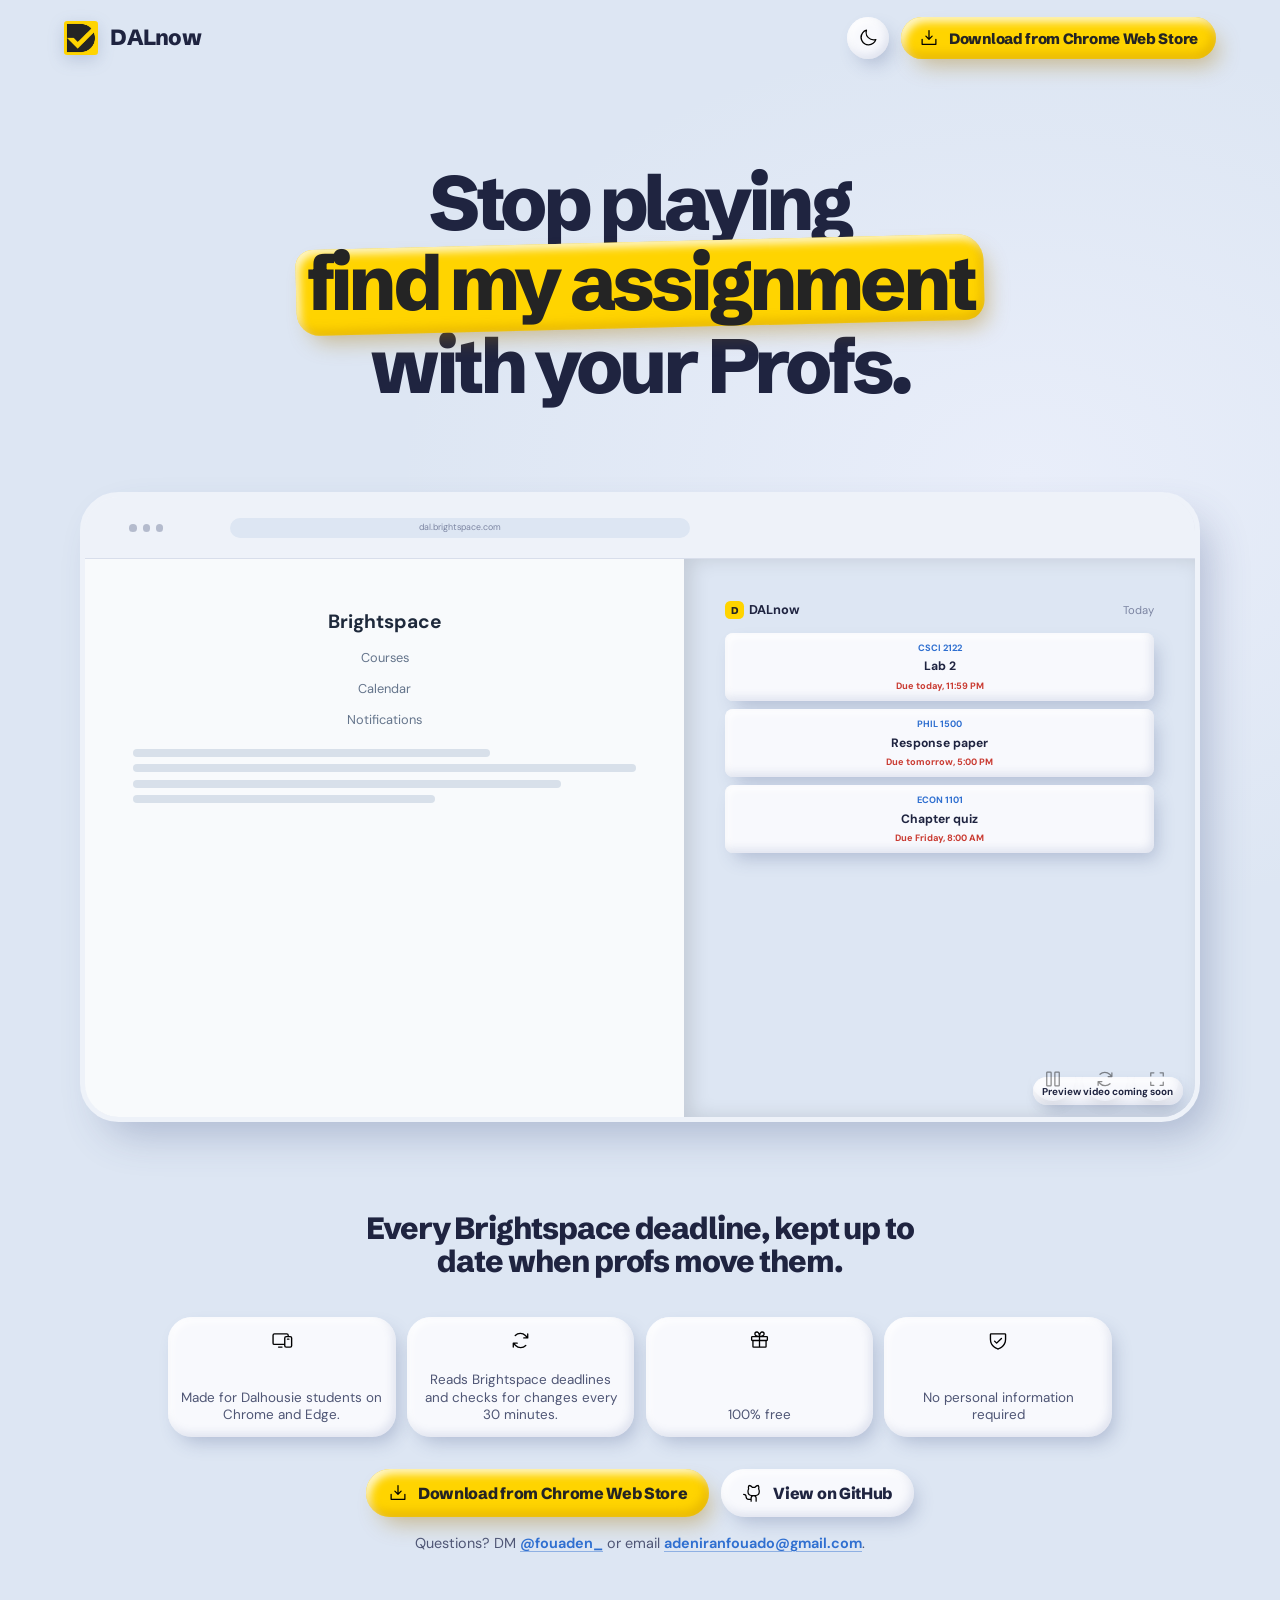
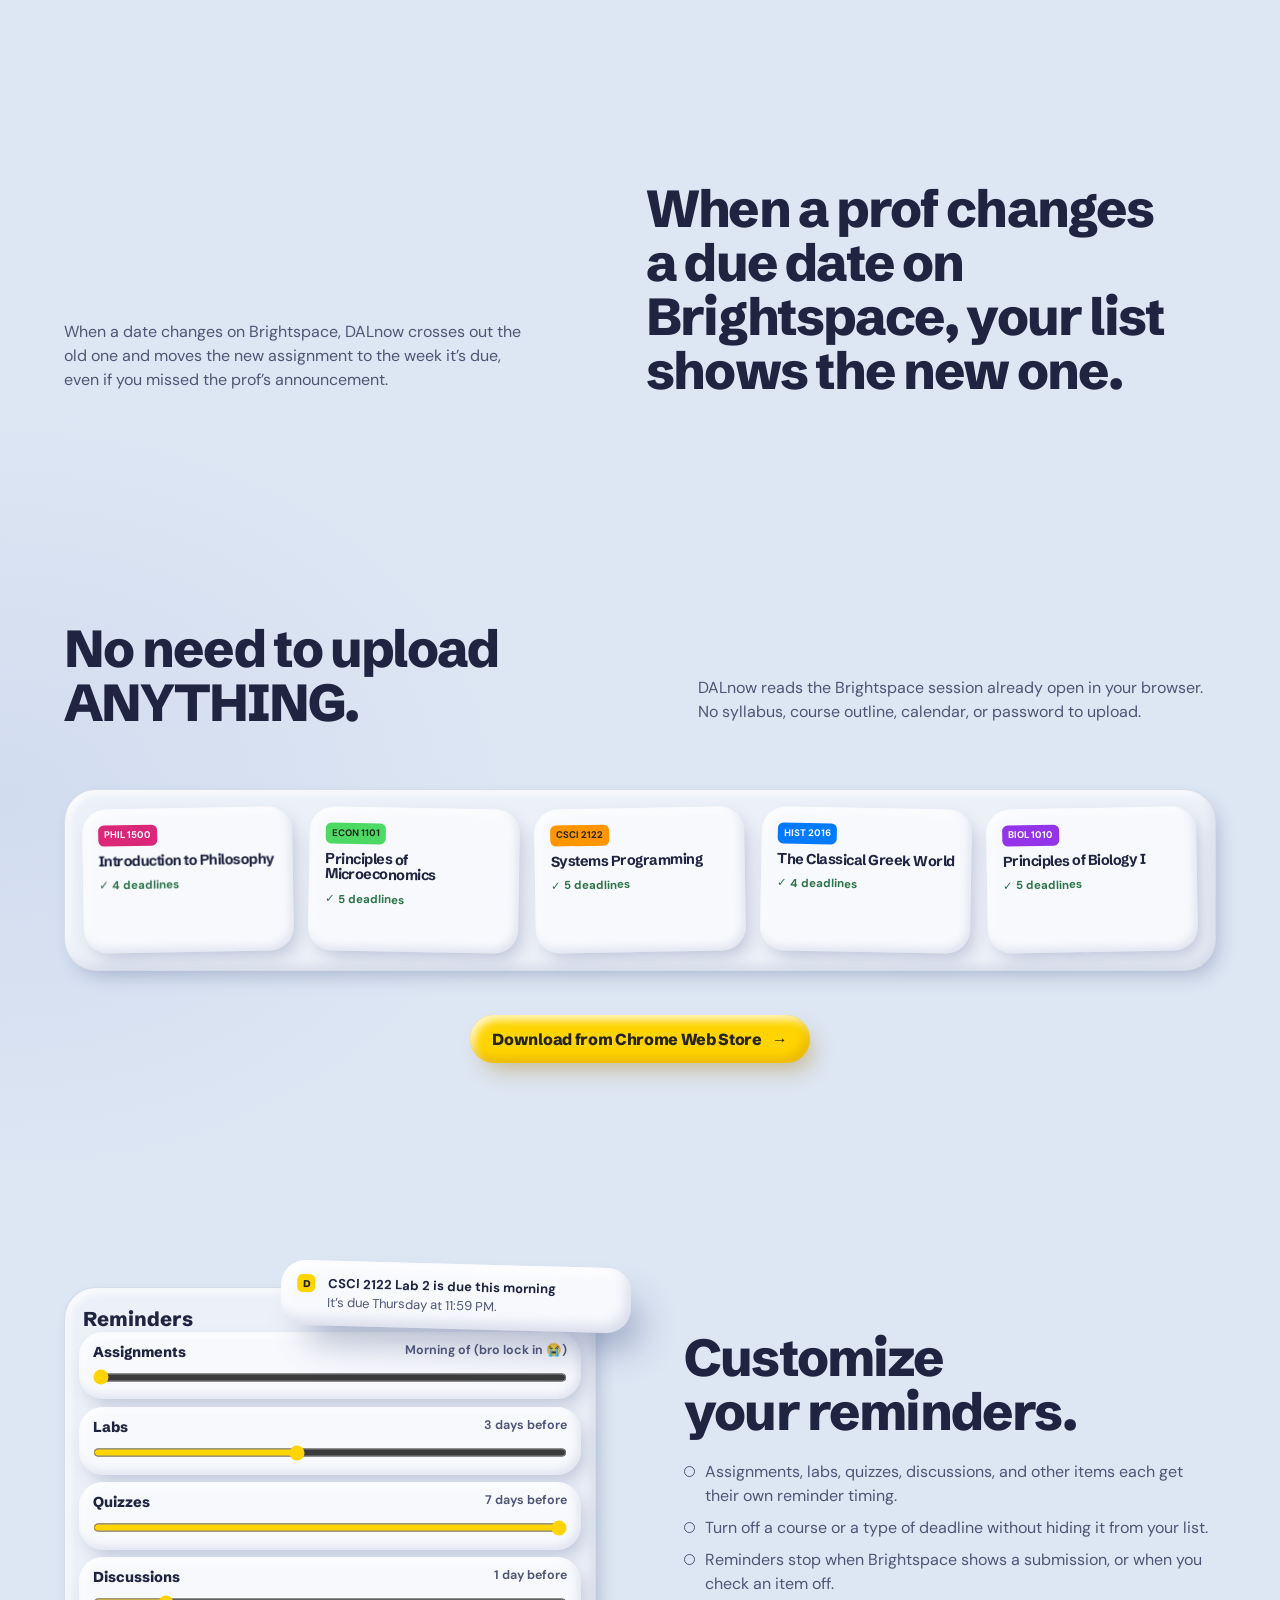
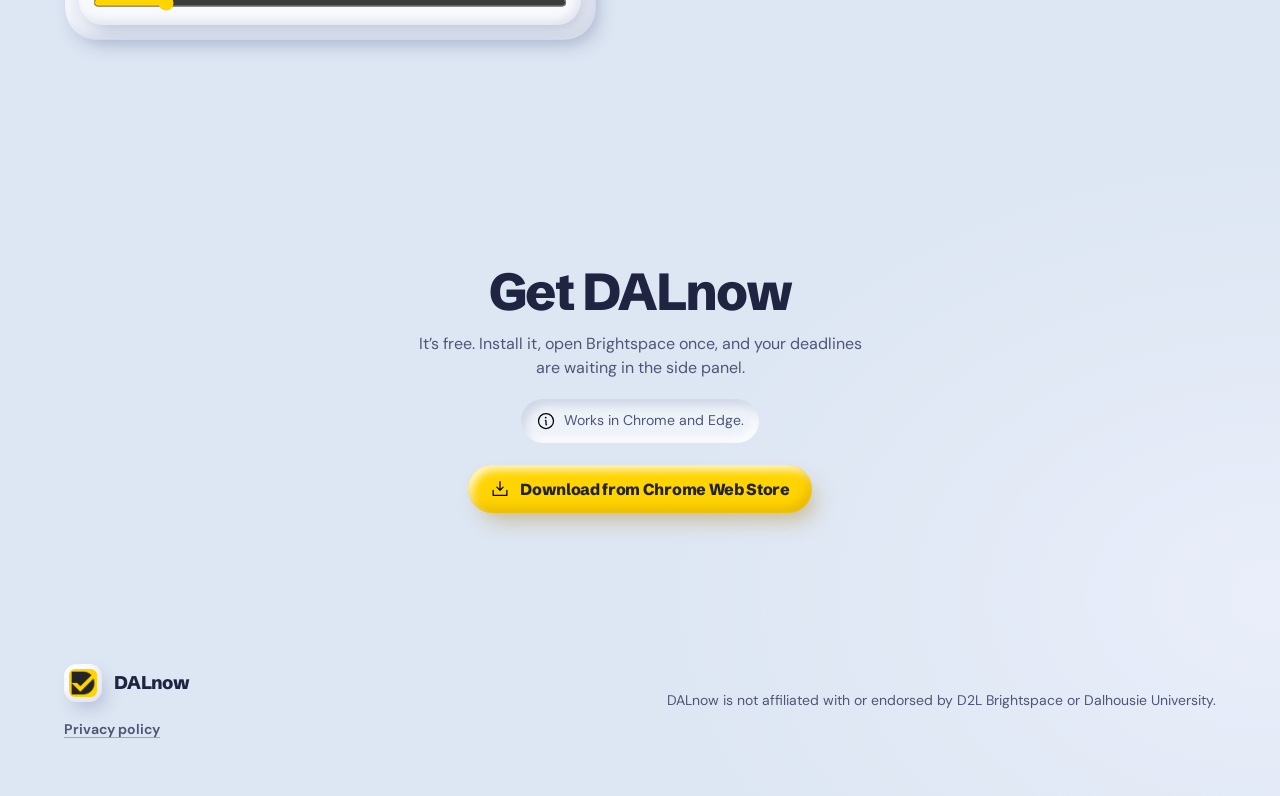
==== commit 5f0ef259: "fix: change email" ====
--- a/site/index.html
+++ b/site/index.html
@@ -9,6 +9,7 @@
     />
     <meta name="theme-color" content="#dde6f3" />
     <title>DALnow: Brightspace deadlines, kept up to date</title>
+    <link rel="icon" type="image/png" sizes="128x128" href="assets/icon128.png" />
     <link rel="stylesheet" href="styles/tokens.css" />
     <link rel="stylesheet" href="styles/styles.css" />
     <link rel="stylesheet" href="styles/site.css" />
@@ -125,7 +126,11 @@
                 height="20"
               />Download from Chrome Web Store</a
             >
-            <a class="button button-secondary" href="#" data-placeholder-link
+            <a
+              class="button button-secondary"
+              href="https://github.com/fouadbuilds/dalnow"
+              target="_blank"
+              rel="noreferrer"
               ><img
                 class="button-icon"
                 src="assets/icons/github-logo.svg"
@@ -138,7 +143,7 @@
           <p class="contact-copy hero-reveal">
             Questions? DM
             <a href="https://www.instagram.com/fouaden_/">@fouaden_</a> or email
-            <a href="mailto:adenirafouad@gmail.com">adenirafouad@gmail.com</a>.
+            <a href="mailto:adeniranfouado@gmail.com">adeniranfouado@gmail.com</a>.
           </p>
         </div>
 
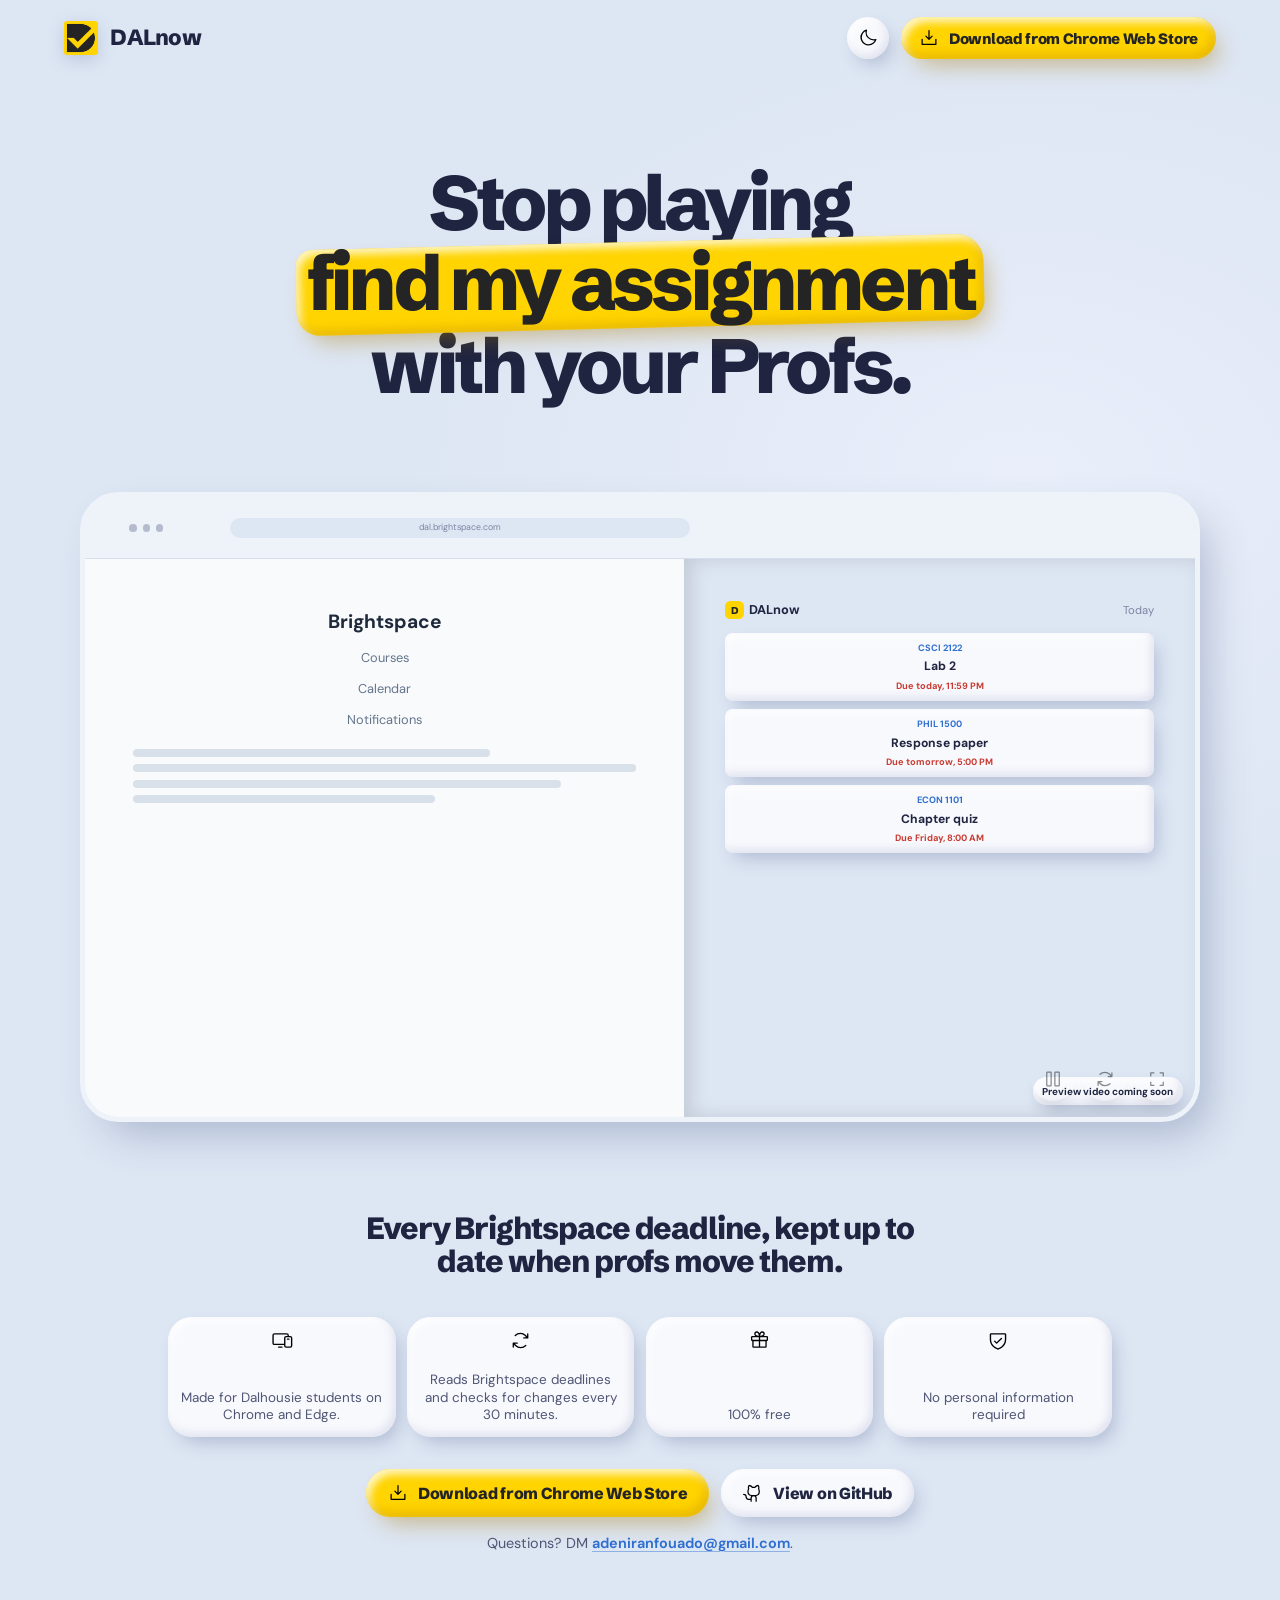
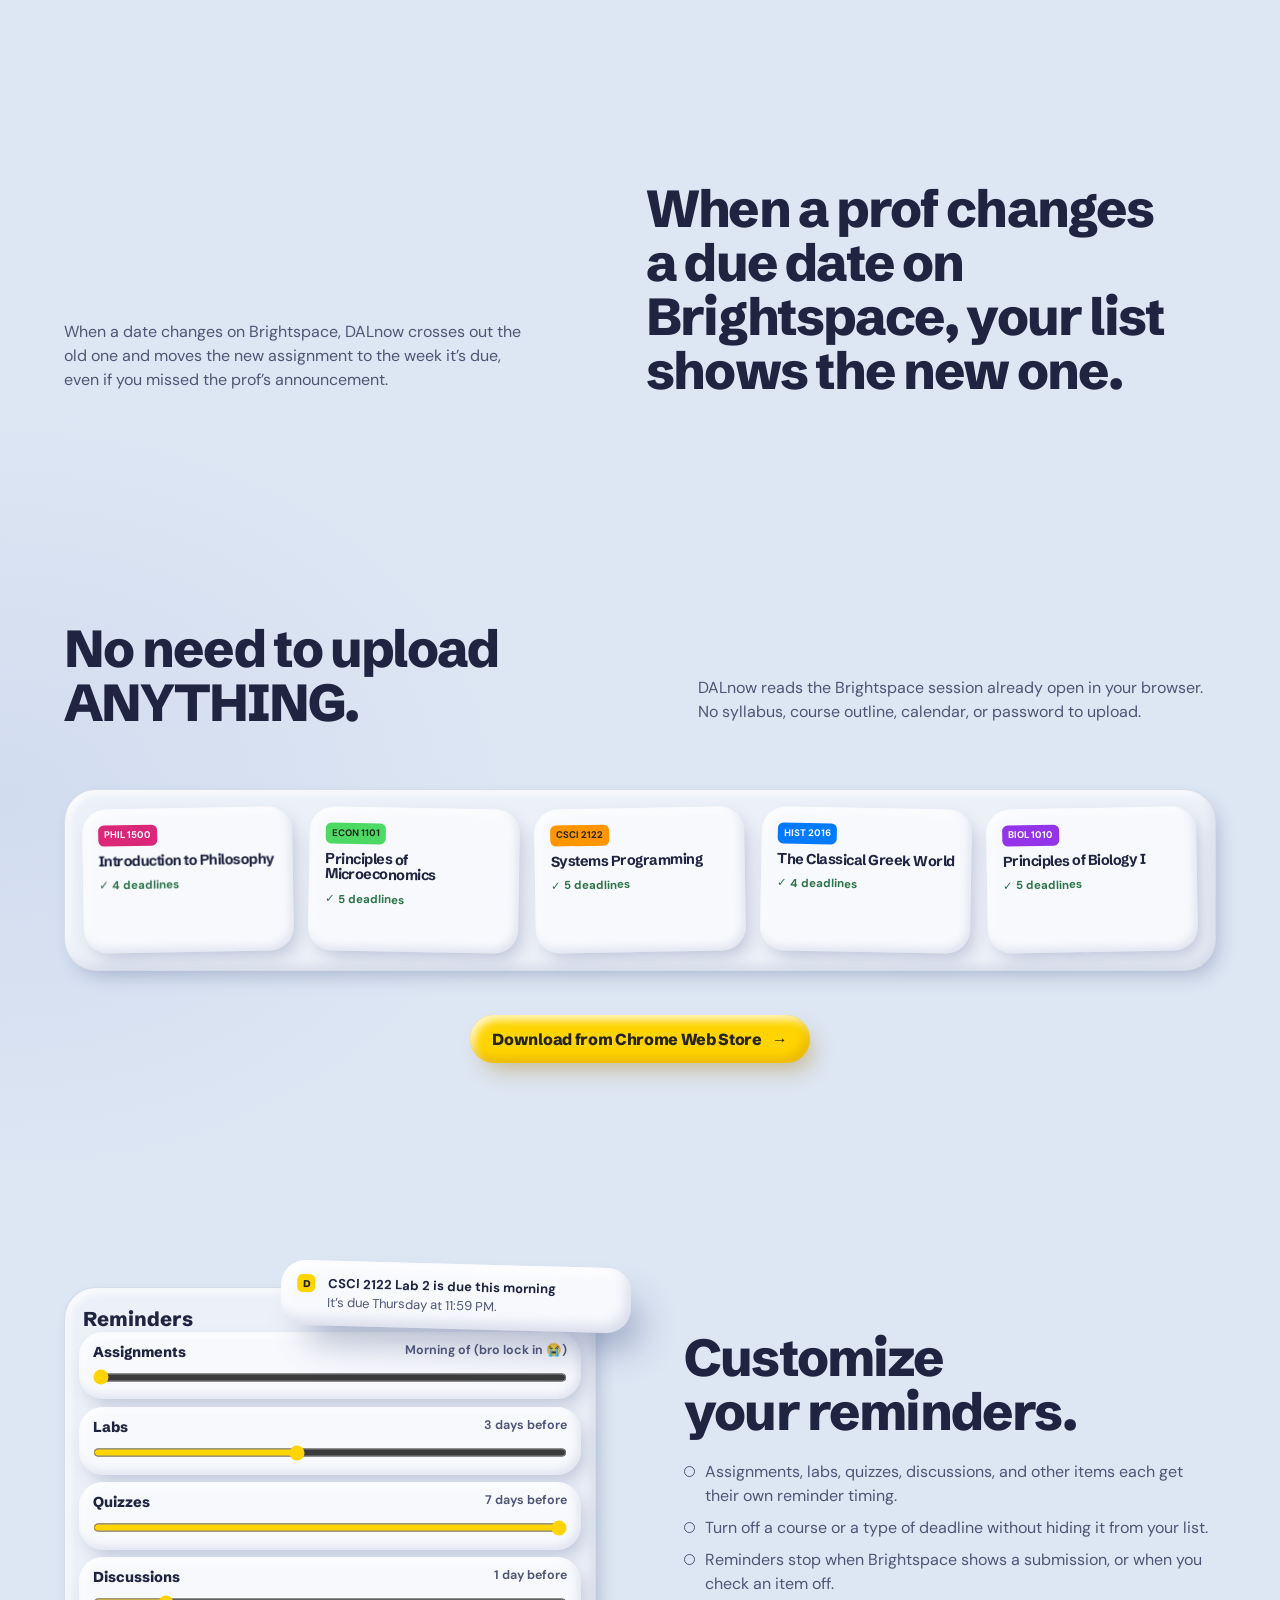
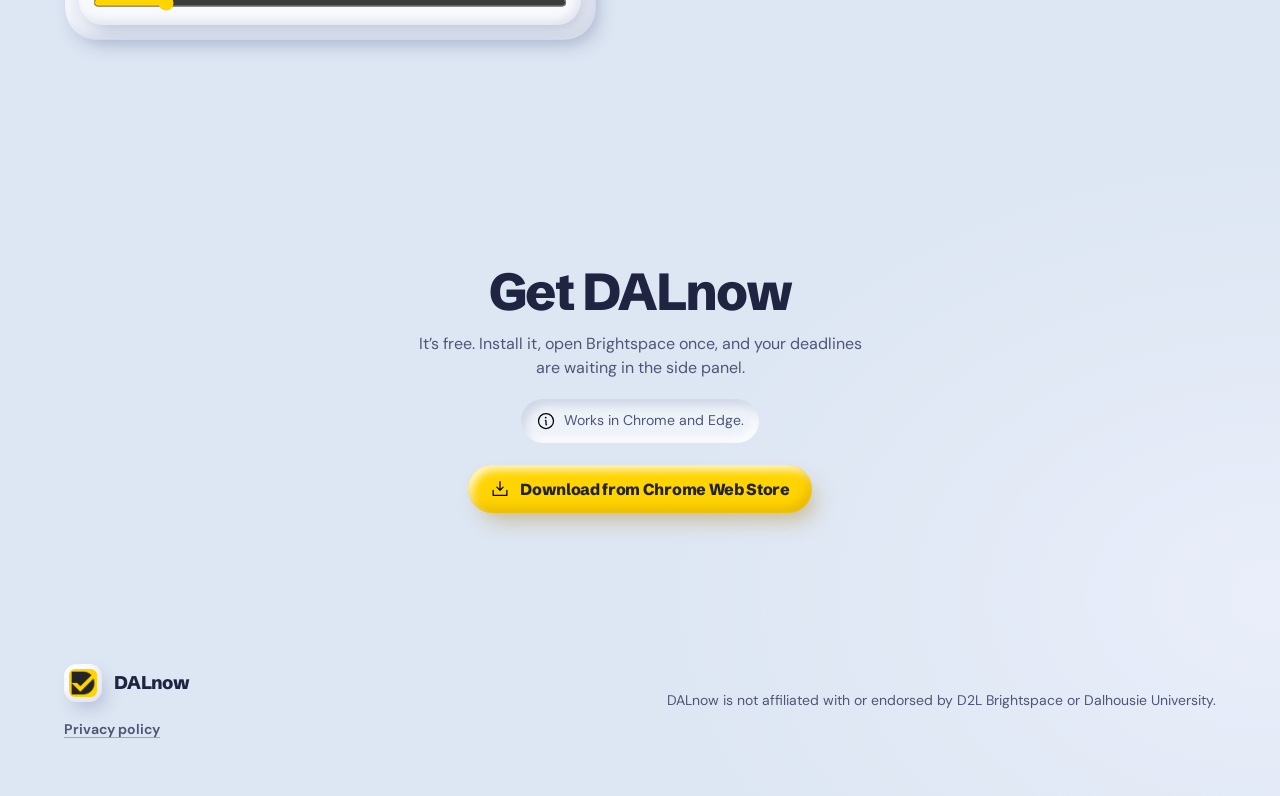
==== commit 8ae40669: "slug" ====
--- a/site/index.html
+++ b/site/index.html
@@ -51,8 +51,9 @@
         </button>
         <a
           class="button button-small store-link"
-          href="https://chromewebstore.google.com/"
-          data-placeholder-link
+          href="https://chromewebstore.google.com/detail/onhhfdaikmocmpfmjlfdmimnblldbibm?utm_source=item-share-cb"
+          target="_blank"
+          rel="noreferrer"
           ><img
             class="button-icon"
             src="assets/icons/download-simple.svg"
@@ -116,8 +117,9 @@
           <div class="hero-actions hero-reveal">
             <a
               class="button store-link"
-              href="https://chromewebstore.google.com/"
-              data-placeholder-link
+              href="https://chromewebstore.google.com/detail/onhhfdaikmocmpfmjlfdmimnblldbibm?utm_source=item-share-cb"
+              target="_blank"
+              rel="noreferrer"
               ><img
                 class="button-icon"
                 src="assets/icons/download-simple.svg"
@@ -142,7 +144,6 @@
           </div>
           <p class="contact-copy hero-reveal">
             Questions? DM
-            <a href="https://www.instagram.com/fouaden_/">@fouaden_</a> or email
             <a href="mailto:adeniranfouado@gmail.com">adeniranfouado@gmail.com</a>.
           </p>
         </div>
@@ -309,8 +310,9 @@
         <div class="section-cta">
           <a
             class="button store-link"
-            href="https://chromewebstore.google.com/"
-            data-placeholder-link
+            href="https://chromewebstore.google.com/detail/onhhfdaikmocmpfmjlfdmimnblldbibm?utm_source=item-share-cb"
+            target="_blank"
+            rel="noreferrer"
             >Download from Chrome Web Store <span aria-hidden="true">→</span></a
           >
         </div>
@@ -415,8 +417,9 @@
         </div>
         <a
           class="button store-link"
-          href="https://chromewebstore.google.com/"
-          data-placeholder-link
+          href="https://chromewebstore.google.com/detail/onhhfdaikmocmpfmjlfdmimnblldbibm?utm_source=item-share-cb"
+          target="_blank"
+          rel="noreferrer"
           ><img
             class="button-icon"
             src="assets/icons/download-simple.svg"
@@ -445,9 +448,6 @@
         University.
       </p>
     </footer>
-    <p class="toast" role="status" aria-live="polite" hidden>
-      That link will be ready when DALnow is published.
-    </p>
     <script src="scripts/site.js"></script>
   </body>
 </html>
